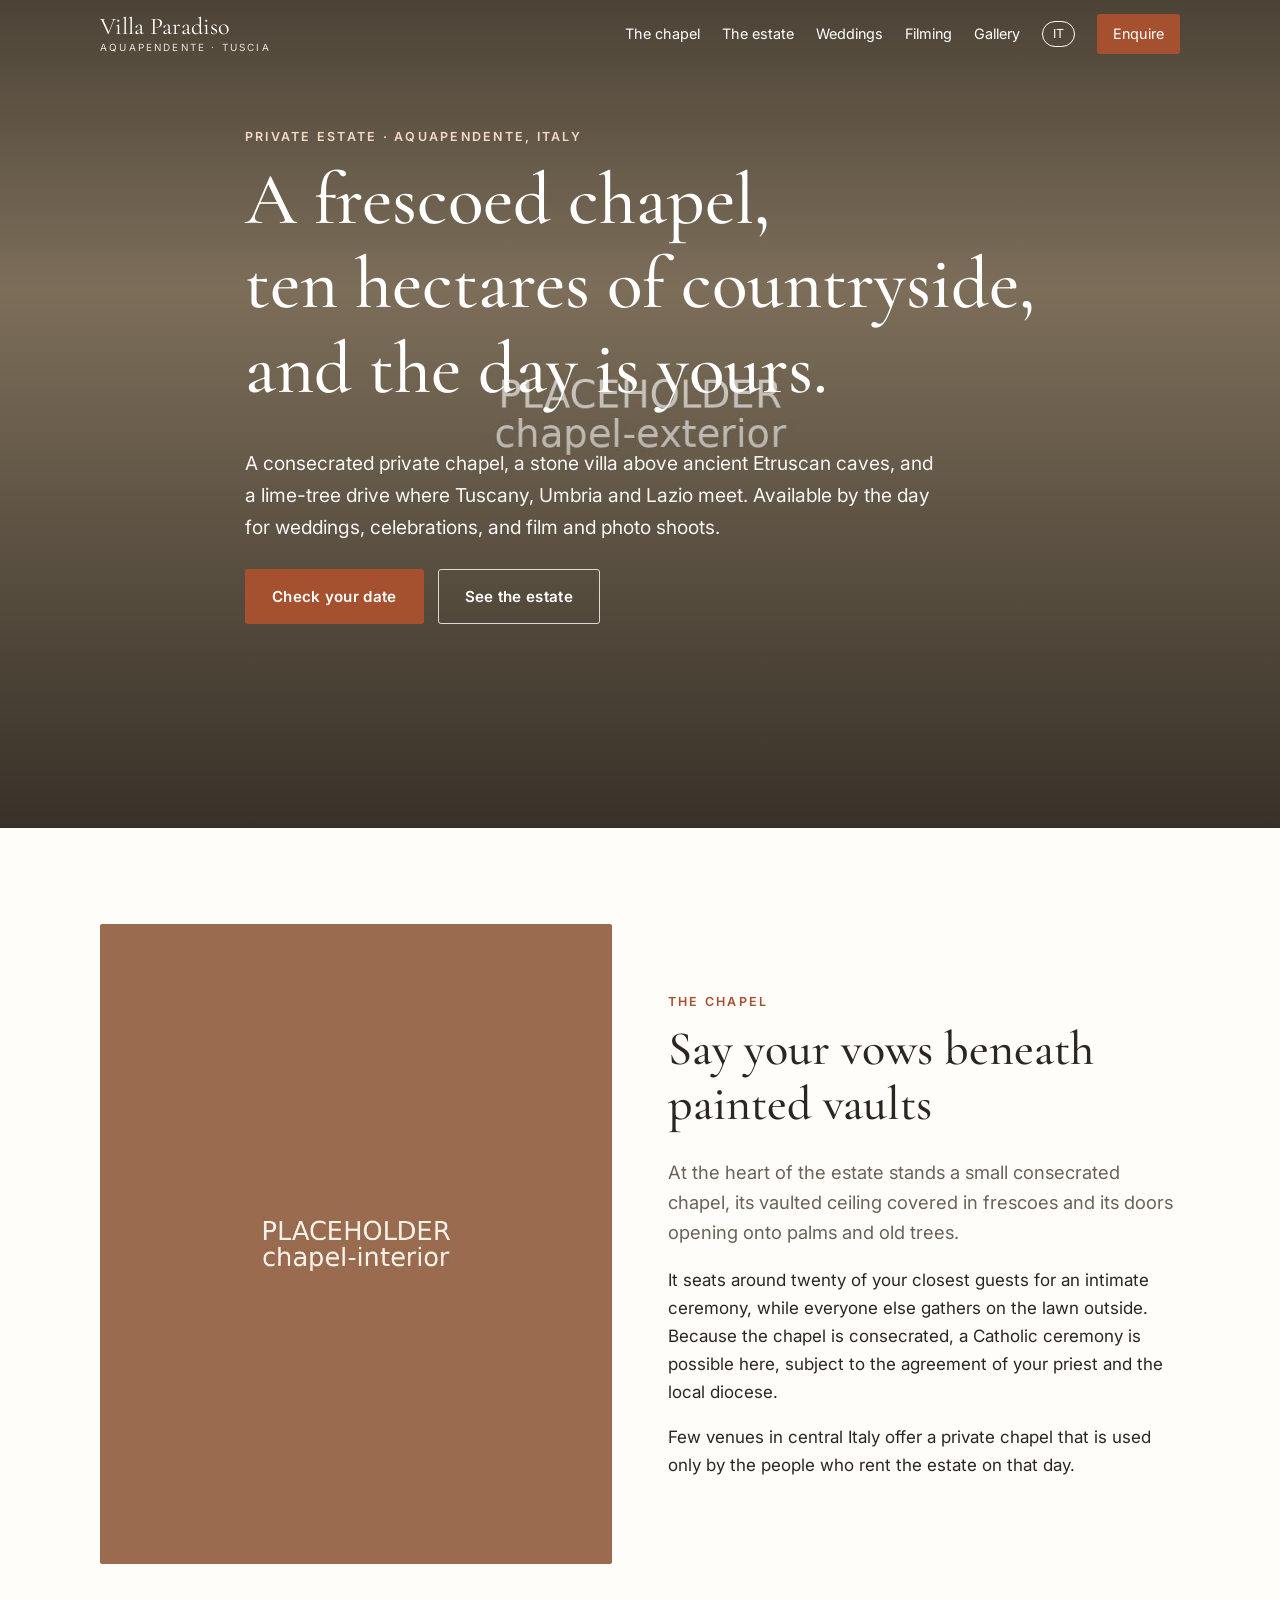
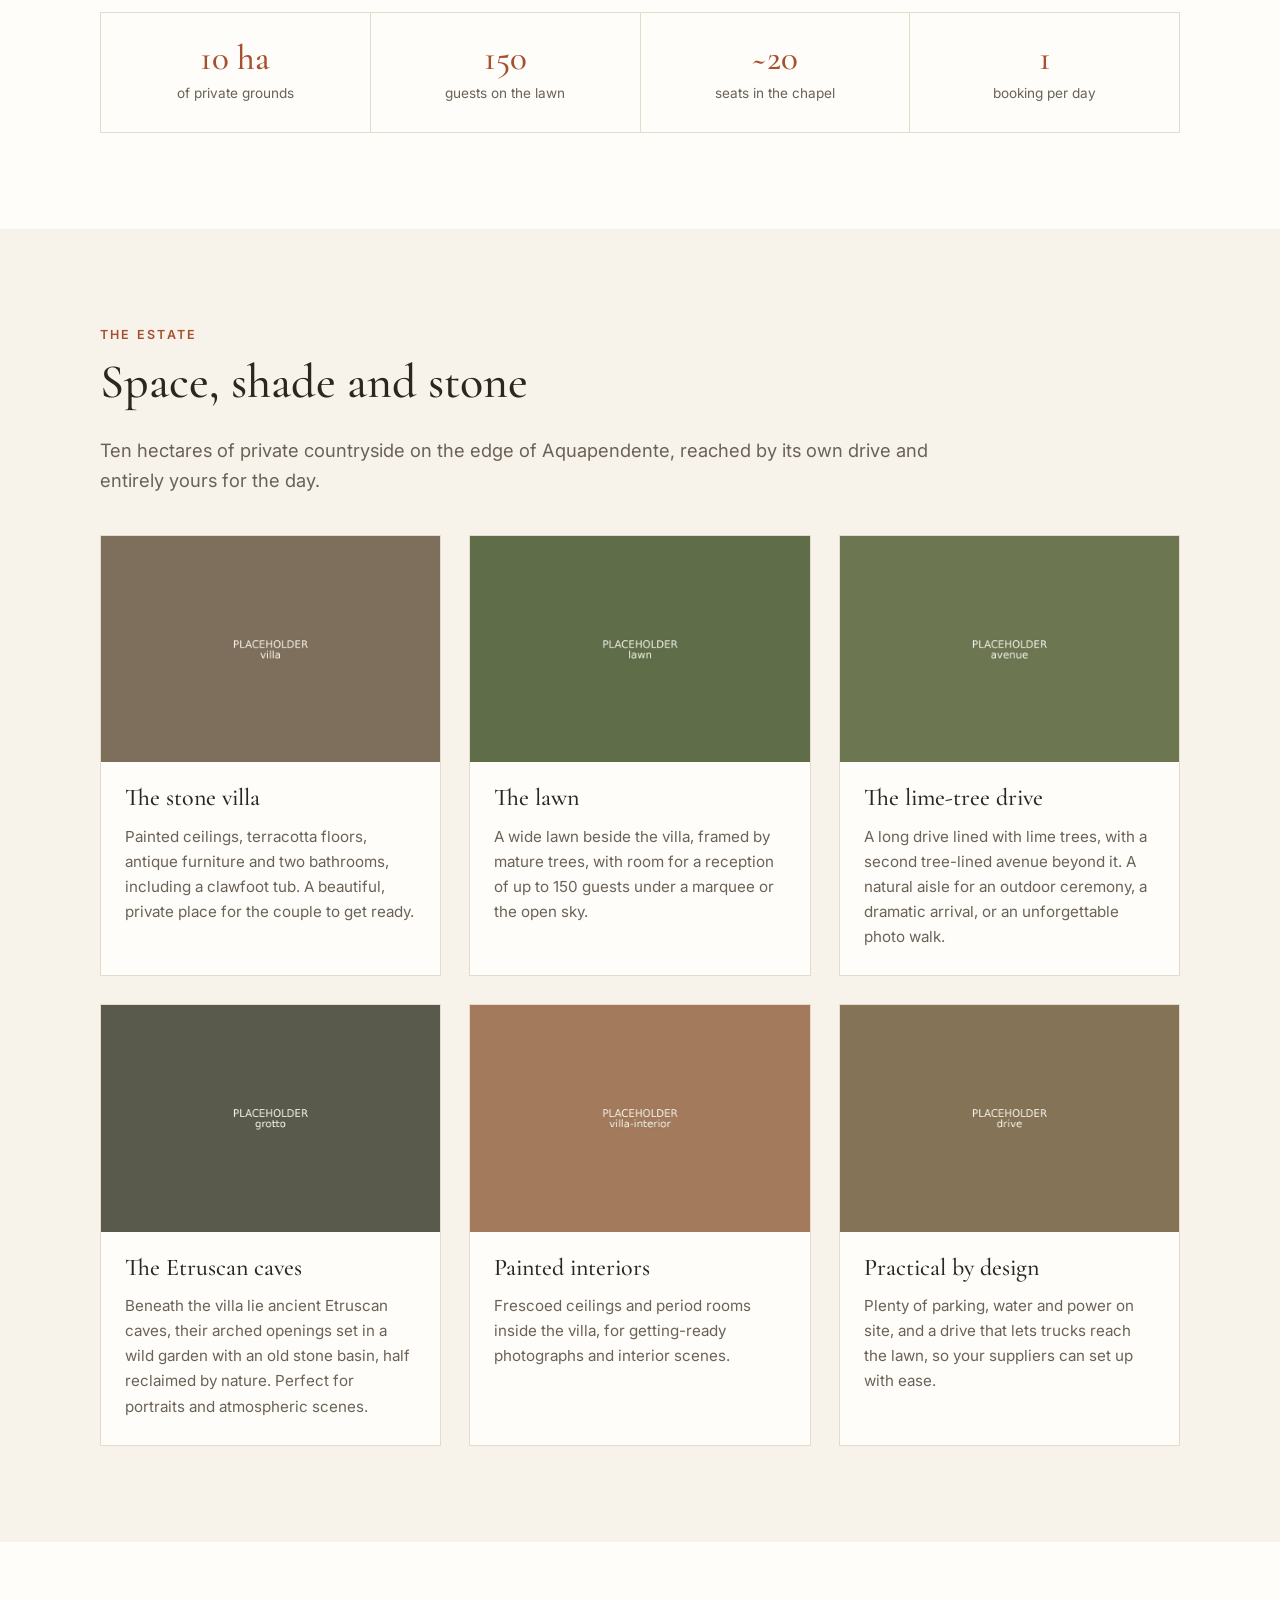
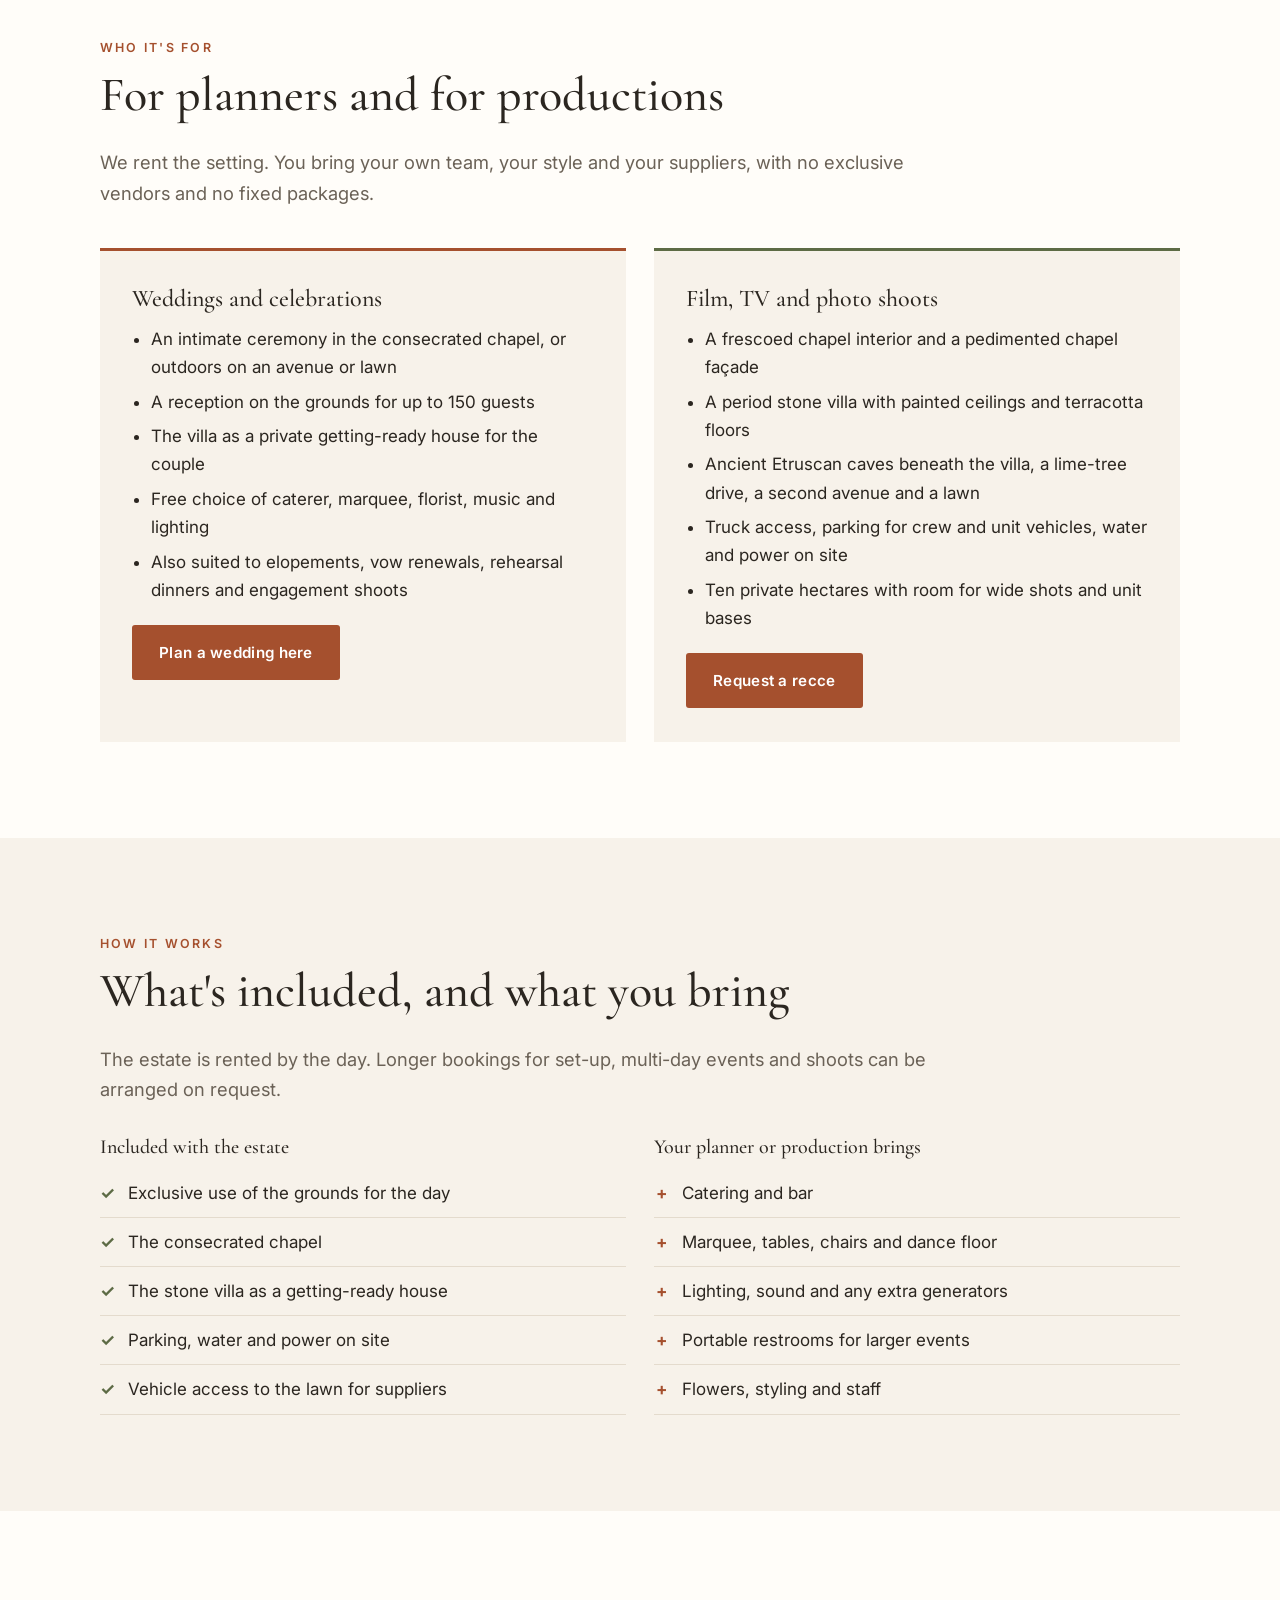
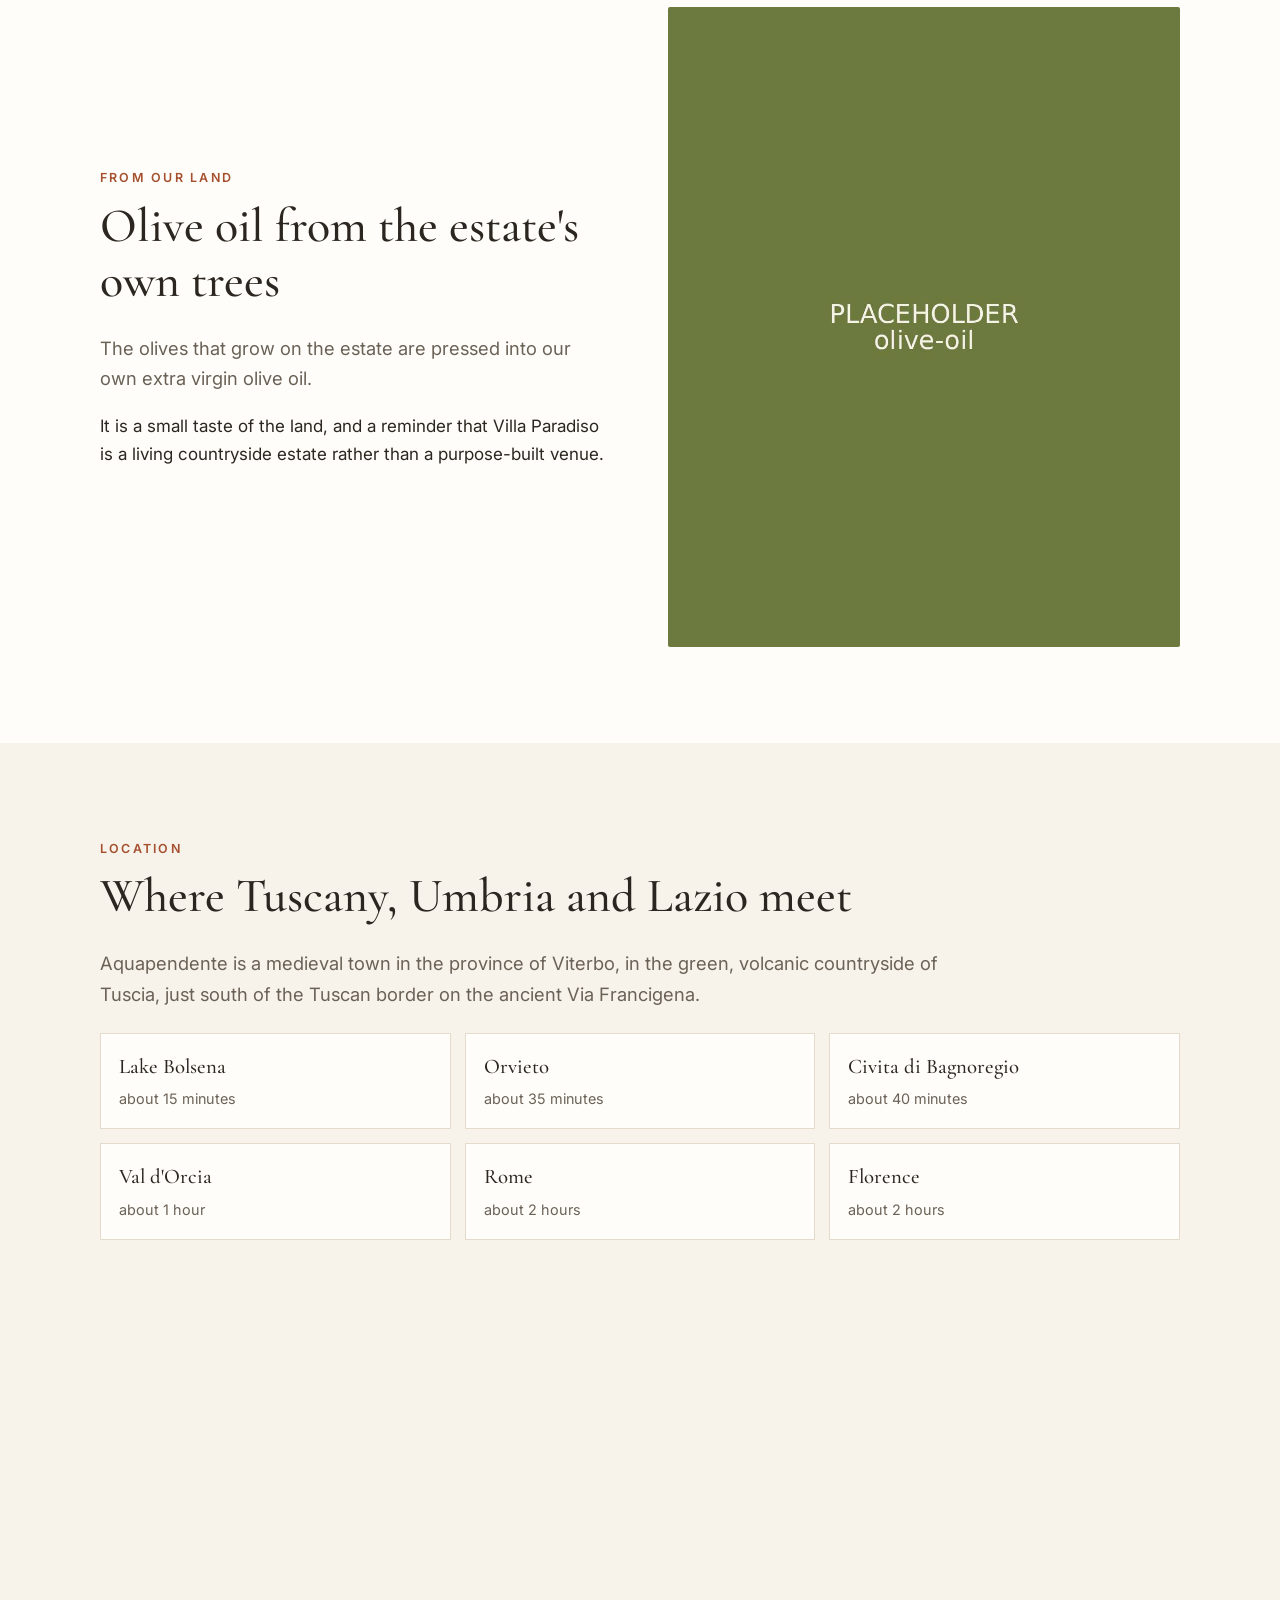
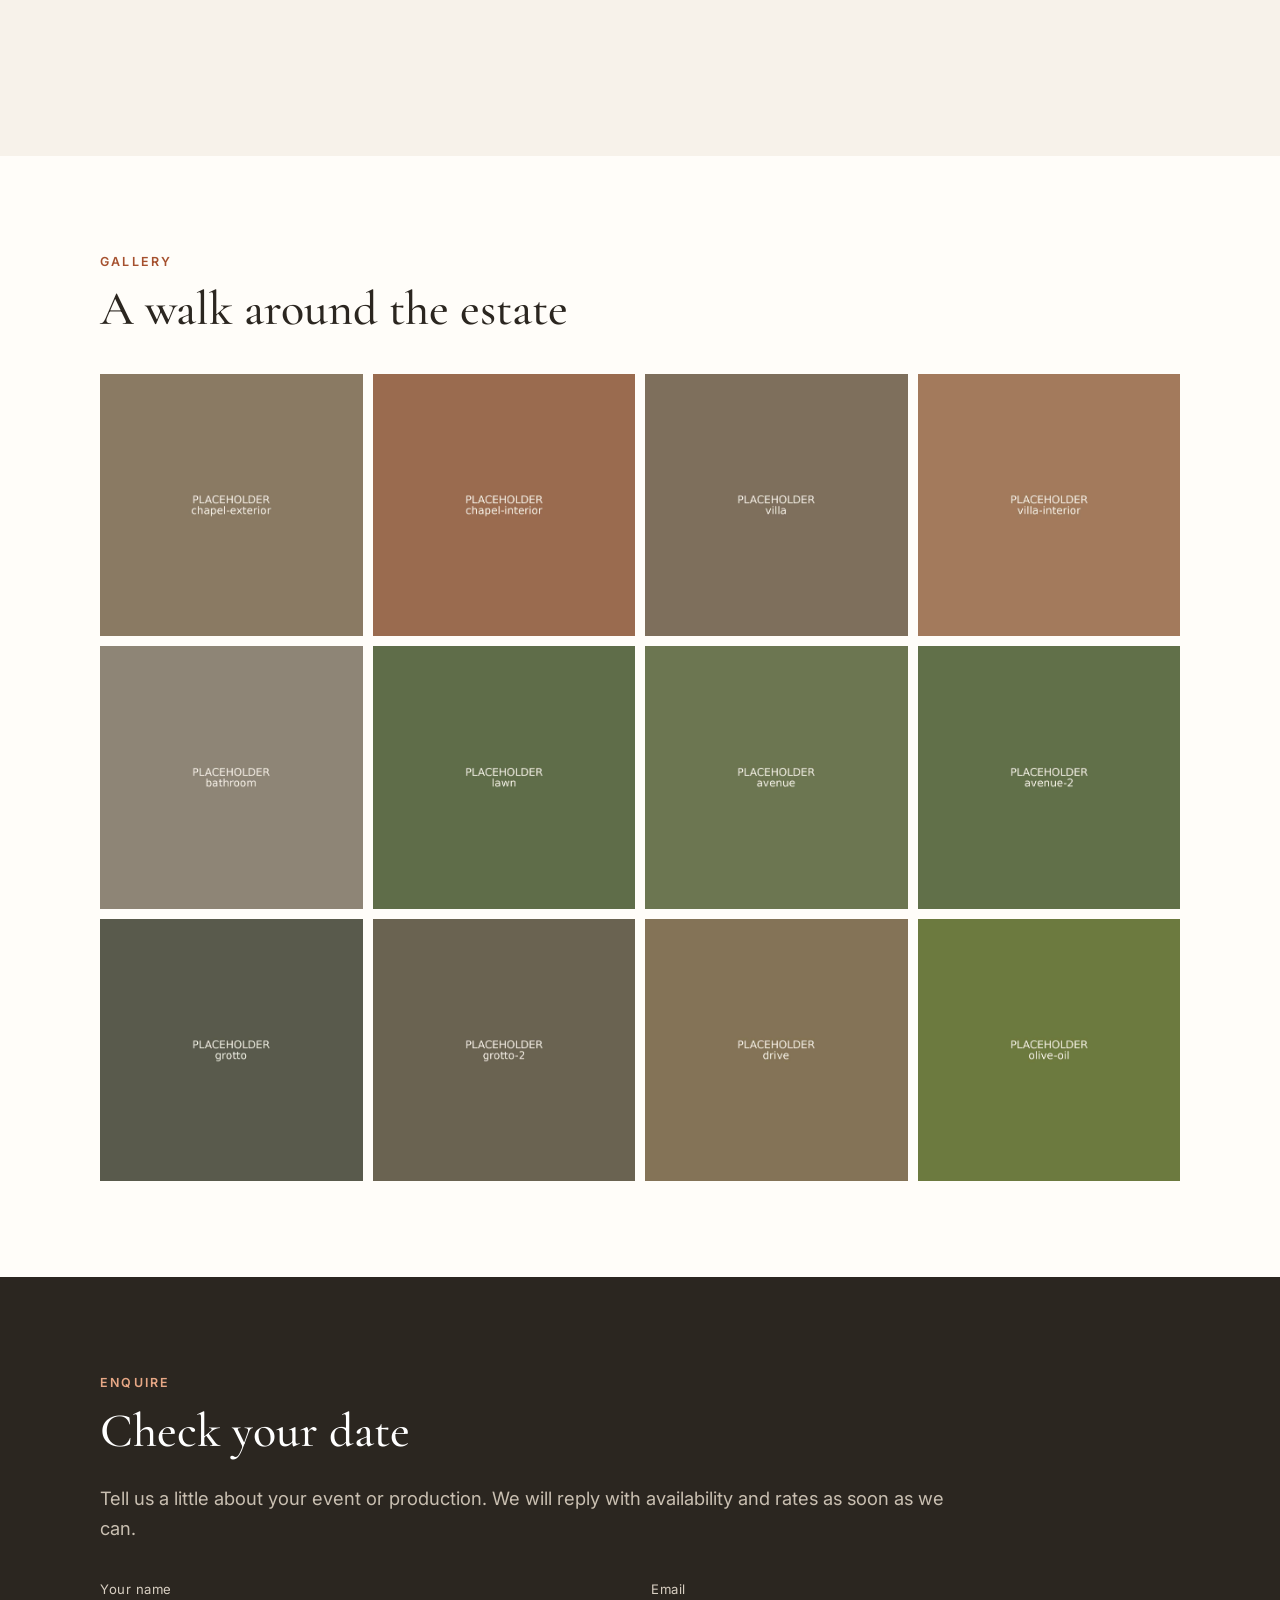
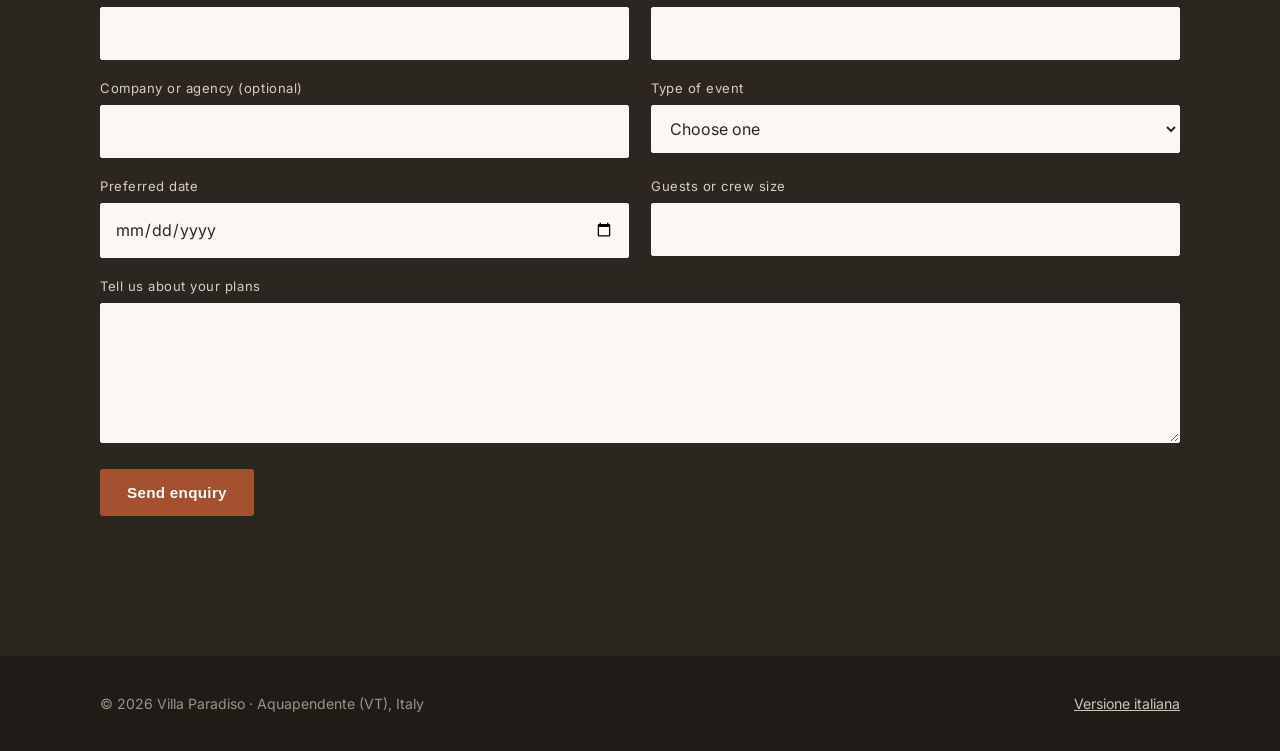
==== index.html @ 88b655b9 "Add Etruscan caves and lime-tree drive; olive oil as story only Co-Authored-By: Claude Opus 5.5 (1M " ====
<!doctype html>
<html lang="en">
<head>
  <meta charset="utf-8">
  <meta name="viewport" content="width=device-width, initial-scale=1">
  <title>Villa Paradiso · Private chapel and estate for weddings and filming in Tuscia, Italy</title>
  <meta name="description" content="A private consecrated chapel with frescoes, a stone villa and 10 hectares of grounds near Aquapendente, between Tuscany, Umbria and Lazio. For weddings of up to 150 guests and film and photo shoots.">
  <link rel="canonical" href="https://villaparadisotuscia.it/">
  <link rel="alternate" hreflang="en" href="https://villaparadisotuscia.it/">
  <link rel="alternate" hreflang="it" href="https://villaparadisotuscia.it/it/">
  <link rel="alternate" hreflang="x-default" href="https://villaparadisotuscia.it/">
  <meta property="og:title" content="Villa Paradiso · Tuscia">
  <meta property="og:description" content="Private frescoed chapel and 10-hectare estate for weddings and filming, near Aquapendente, Italy.">
  <meta property="og:image" content="https://villaparadisotuscia.it/assets/img/chapel-exterior.jpg">
  <meta property="og:type" content="website">
  <link rel="icon" href="assets/img/favicon.svg" type="image/svg+xml">
  <link rel="preconnect" href="https://fonts.googleapis.com">
  <link rel="preconnect" href="https://fonts.gstatic.com" crossorigin>
  <link href="https://fonts.googleapis.com/css2?family=Cormorant+Garamond:ital,wght@0,400;0,500;1,400&family=Inter:wght@400;500;600&display=swap" rel="stylesheet">
  <link rel="stylesheet" href="assets/css/style.css">
</head>
<body>

<header class="site-header">
  <div class="wrap">
    <a class="brand" href="#top">Villa Paradiso<small>Aquapendente · Tuscia</small></a>
    <button class="menu-toggle" aria-label="Menu" aria-expanded="false">☰</button>
    <nav class="nav">
      <a href="#chapel">The chapel</a>
      <a href="#estate">The estate</a>
      <a href="#weddings">Weddings</a>
      <a href="#filming">Filming</a>
      <a href="#gallery">Gallery</a>
      <a class="lang" href="it/" hreflang="it" lang="it">IT</a>
      <a class="btn-small" href="#enquire">Enquire</a>
    </nav>
  </div>
</header>

<main id="top">

<section class="hero" style="background-image:url('assets/img/chapel-exterior.jpg')">
  <div class="wrap">
    <div class="eyebrow">Private estate · Aquapendente, Italy</div>
    <h1>A frescoed chapel,<br>ten hectares of countryside,<br>and the day is yours.</h1>
    <p>A consecrated private chapel, a stone villa above ancient Etruscan caves, and a lime-tree drive where Tuscany, Umbria and Lazio meet. Available by the day for weddings, celebrations, and film and photo shoots.</p>
    <div class="hero-actions">
      <a class="btn btn-primary" href="#enquire">Check your date</a>
      <a class="btn btn-ghost" href="#gallery">See the estate</a>
    </div>
  </div>
</section>

<section id="chapel" class="alt">
  <div class="wrap split">
    <div class="split-media"><img src="assets/img/chapel-interior.jpg" alt="Frescoed vaulted ceiling and altar inside the private chapel" loading="lazy"></div>
    <div>
      <div class="eyebrow">The chapel</div>
      <h2>Say your vows beneath painted vaults</h2>
      <p class="lead">At the heart of the estate stands a small consecrated chapel, its vaulted ceiling covered in frescoes and its doors opening onto palms and old trees.</p>
      <p>It seats around twenty of your closest guests for an intimate ceremony, while everyone else gathers on the lawn outside. Because the chapel is consecrated, a Catholic ceremony is possible here, subject to the agreement of your priest and the local diocese.</p>
      <p>Few venues in central Italy offer a private chapel that is used only by the people who rent the estate on that day.</p>
    </div>
  </div>
  <div class="wrap">
    <div class="facts">
      <div class="fact"><strong>10 ha</strong><span>of private grounds</span></div>
      <div class="fact"><strong>150</strong><span>guests on the lawn</span></div>
      <div class="fact"><strong>~20</strong><span>seats in the chapel</span></div>
      <div class="fact"><strong>1</strong><span>booking per day</span></div>
    </div>
  </div>
</section>

<section id="estate">
  <div class="wrap">
    <div class="eyebrow">The estate</div>
    <h2>Space, shade and stone</h2>
    <p class="lead">Ten hectares of private countryside on the edge of Aquapendente, reached by its own drive and entirely yours for the day.</p>
    <div class="cards">
      <article class="card">
        <img src="assets/img/villa.jpg" alt="Three-storey stone villa with green shutters" loading="lazy">
        <div class="card-body">
          <h3>The stone villa</h3>
          <p>Painted ceilings, terracotta floors, antique furniture and two bathrooms, including a clawfoot tub. A beautiful, private place for the couple to get ready.</p>
        </div>
      </article>
      <article class="card">
        <img src="assets/img/lawn.jpg" alt="Lawn beside the villa shaded by mature trees" loading="lazy">
        <div class="card-body">
          <h3>The lawn</h3>
          <p>A wide lawn beside the villa, framed by mature trees, with room for a reception of up to 150 guests under a marquee or the open sky.</p>
        </div>
      </article>
      <article class="card">
        <img src="assets/img/avenue.jpg" alt="Long drive lined with lime trees" loading="lazy">
        <div class="card-body">
          <h3>The lime-tree drive</h3>
          <p>A long drive lined with lime trees, with a second tree-lined avenue beyond it. A natural aisle for an outdoor ceremony, a dramatic arrival, or an unforgettable photo walk.</p>
        </div>
      </article>
      <article class="card">
        <img src="assets/img/grotto.jpg" alt="Arched Etruscan caves beneath the villa" loading="lazy">
        <div class="card-body">
          <h3>The Etruscan caves</h3>
          <p>Beneath the villa lie ancient Etruscan caves, their arched openings set in a wild garden with an old stone basin, half reclaimed by nature. Perfect for portraits and atmospheric scenes.</p>
        </div>
      </article>
      <article class="card">
        <img src="assets/img/villa-interior.jpg" alt="Frescoed ceiling inside the villa" loading="lazy">
        <div class="card-body">
          <h3>Painted interiors</h3>
          <p>Frescoed ceilings and period rooms inside the villa, for getting-ready photographs and interior scenes.</p>
        </div>
      </article>
      <article class="card">
        <img src="assets/img/drive.jpg" alt="Gravel drive through the estate" loading="lazy">
        <div class="card-body">
          <h3>Practical by design</h3>
          <p>Plenty of parking, water and power on site, and a drive that lets trucks reach the lawn, so your suppliers can set up with ease.</p>
        </div>
      </article>
    </div>
  </div>
</section>

<section id="weddings" class="alt">
  <div class="wrap">
    <div class="eyebrow">Who it's for</div>
    <h2>For planners and for productions</h2>
    <p class="lead">We rent the setting. You bring your own team, your style and your suppliers, with no exclusive vendors and no fixed packages.</p>
    <div class="audience">
      <div class="audience-panel">
        <h3>Weddings and celebrations</h3>
        <ul>
          <li>An intimate ceremony in the consecrated chapel, or outdoors on an avenue or lawn</li>
          <li>A reception on the grounds for up to 150 guests</li>
          <li>The villa as a private getting-ready house for the couple</li>
          <li>Free choice of caterer, marquee, florist, music and lighting</li>
          <li>Also suited to elopements, vow renewals, rehearsal dinners and engagement shoots</li>
        </ul>
        <a class="btn btn-primary" href="#enquire">Plan a wedding here</a>
      </div>
      <div class="audience-panel film" id="filming">
        <h3>Film, TV and photo shoots</h3>
        <ul>
          <li>A frescoed chapel interior and a pedimented chapel façade</li>
          <li>A period stone villa with painted ceilings and terracotta floors</li>
          <li>Ancient Etruscan caves beneath the villa, a lime-tree drive, a second avenue and a lawn</li>
          <li>Truck access, parking for crew and unit vehicles, water and power on site</li>
          <li>Ten private hectares with room for wide shots and unit bases</li>
        </ul>
        <a class="btn btn-primary" href="#enquire">Request a recce</a>
      </div>
    </div>
  </div>
</section>

<section id="included">
  <div class="wrap">
    <div class="eyebrow">How it works</div>
    <h2>What's included, and what you bring</h2>
    <p class="lead">The estate is rented by the day. Longer bookings for set-up, multi-day events and shoots can be arranged on request.</p>
    <div class="included">
      <div>
        <h3>Included with the estate</h3>
        <ul class="yes">
          <li>Exclusive use of the grounds for the day</li>
          <li>The consecrated chapel</li>
          <li>The stone villa as a getting-ready house</li>
          <li>Parking, water and power on site</li>
          <li>Vehicle access to the lawn for suppliers</li>
        </ul>
      </div>
      <div>
        <h3>Your planner or production brings</h3>
        <ul class="bring">
          <li>Catering and bar</li>
          <li>Marquee, tables, chairs and dance floor</li>
          <li>Lighting, sound and any extra generators</li>
          <li>Portable restrooms for larger events</li>
          <li>Flowers, styling and staff</li>
        </ul>
      </div>
    </div>
  </div>
</section>

<section id="olive-oil" class="alt">
  <div class="wrap split reverse">
    <div class="split-media"><img src="assets/img/olive-oil.jpg" alt="Bottle of extra virgin olive oil made from the estate's olives" loading="lazy"></div>
    <div>
      <div class="eyebrow">From our land</div>
      <h2>Olive oil from the estate's own trees</h2>
      <p class="lead">The olives that grow on the estate are pressed into our own extra virgin olive oil.</p>
      <p>It is a small taste of the land, and a reminder that Villa Paradiso is a living countryside estate rather than a purpose-built venue.</p>
    </div>
  </div>
</section>

<section id="location">
  <div class="wrap">
    <div class="eyebrow">Location</div>
    <h2>Where Tuscany, Umbria and Lazio meet</h2>
    <p class="lead">Aquapendente is a medieval town in the province of Viterbo, in the green, volcanic countryside of Tuscia, just south of the Tuscan border on the ancient Via Francigena.</p>
    <ul class="distances">
      <li><strong>Lake Bolsena</strong><span>about 15 minutes</span></li>
      <li><strong>Orvieto</strong><span>about 35 minutes</span></li>
      <li><strong>Civita di Bagnoregio</strong><span>about 40 minutes</span></li>
      <li><strong>Val d'Orcia</strong><span>about 1 hour</span></li>
      <li><strong>Rome</strong><span>about 2 hours</span></li>
      <li><strong>Florence</strong><span>about 2 hours</span></li>
    </ul>
    <iframe class="map-frame" title="Map of Aquapendente" loading="lazy" src="https://maps.google.com/maps?q=Aquapendente%20VT%2C%20Italy&amp;z=9&amp;output=embed"></iframe>
  </div>
</section>

<section id="gallery" class="alt">
  <div class="wrap">
    <div class="eyebrow">Gallery</div>
    <h2>A walk around the estate</h2>
    <div class="gallery">
      <button><img src="assets/img/chapel-exterior.jpg" alt="The chapel façade among palms" loading="lazy"></button>
      <button><img src="assets/img/chapel-interior.jpg" alt="Frescoed chapel interior" loading="lazy"></button>
      <button><img src="assets/img/villa.jpg" alt="The stone villa" loading="lazy"></button>
      <button><img src="assets/img/villa-interior.jpg" alt="Painted ceiling in the villa" loading="lazy"></button>
      <button><img src="assets/img/bathroom.jpg" alt="Bathroom with clawfoot tub" loading="lazy"></button>
      <button><img src="assets/img/lawn.jpg" alt="The lawn and mature trees" loading="lazy"></button>
      <button><img src="assets/img/avenue.jpg" alt="The lime-tree drive" loading="lazy"></button>
      <button><img src="assets/img/avenue-2.jpg" alt="The second avenue" loading="lazy"></button>
      <button><img src="assets/img/grotto.jpg" alt="The Etruscan caves beneath the villa" loading="lazy"></button>
      <button><img src="assets/img/grotto-2.jpg" alt="Stone basin in the garden by the caves" loading="lazy"></button>
      <button><img src="assets/img/drive.jpg" alt="The drive through the estate" loading="lazy"></button>
      <button><img src="assets/img/olive-oil.jpg" alt="Estate olive oil" loading="lazy"></button>
    </div>
  </div>
</section>

<section id="enquire" class="enquire">
  <div class="wrap">
    <div class="eyebrow">Enquire</div>
    <h2>Check your date</h2>
    <p class="lead">Tell us a little about your event or production. We will reply with availability and rates as soon as we can.</p>
    <form class="enquiry" action="https://formspree.io/f/YOUR_FORM_ID" method="POST"
      data-msg-sending="Sending…"
      data-msg-ok="Thank you. Your enquiry has been sent and we will be in touch soon."
      data-msg-err="Sorry, something went wrong. Please try again in a moment."
      data-msg-setup="The enquiry form is not connected yet.">
      <input type="hidden" name="_subject" value="New enquiry from villaparadisotuscia.it (EN)">
      <input type="text" name="_gotcha" class="hp" tabindex="-1" autocomplete="off" aria-hidden="true">
      <div>
        <label for="name">Your name</label>
        <input id="name" name="name" required autocomplete="name">
      </div>
      <div>
        <label for="email">Email</label>
        <input id="email" name="email" type="email" required autocomplete="email">
      </div>
      <div>
        <label for="company">Company or agency (optional)</label>
        <input id="company" name="company" autocomplete="organization">
      </div>
      <div>
        <label for="type">Type of event</label>
        <select id="type" name="type" required>
          <option value="">Choose one</option>
          <option>Wedding</option>
          <option>Elopement or vow renewal</option>
          <option>Private celebration</option>
          <option>Film or TV production</option>
          <option>Photo shoot</option>
          <option>Other</option>
        </select>
      </div>
      <div>
        <label for="date">Preferred date</label>
        <input id="date" name="date" type="date">
      </div>
      <div>
        <label for="guests">Guests or crew size</label>
        <input id="guests" name="guests" type="number" min="1" max="500">
      </div>
      <div class="full">
        <label for="message">Tell us about your plans</label>
        <textarea id="message" name="message" required></textarea>
      </div>
      <div class="full">
        <button class="btn btn-primary" type="submit">Send enquiry</button>
      </div>
      <p class="form-status" role="status"></p>
    </form>
  </div>
</section>

</main>

<footer>
  <div class="wrap">
    <span>© <span id="year">2026</span> Villa Paradiso · Aquapendente (VT), Italy</span>
    <span><a href="it/" hreflang="it" lang="it">Versione italiana</a></span>
  </div>
</footer>

<div class="lightbox" role="dialog" aria-modal="true" aria-label="Photo viewer">
  <button class="lb-close" aria-label="Close">×</button>
  <button class="lb-prev" aria-label="Previous photo">‹</button>
  <img alt="">
  <button class="lb-next" aria-label="Next photo">›</button>
</div>

<script src="assets/js/main.js"></script>
</body>
</html>
---- assets/css/style.css ----
:root {
  --cream: #f7f2ea;
  --paper: #fffdf9;
  --ink: #2b2620;
  --muted: #6b6257;
  --terracotta: #a5502e;
  --terracotta-dark: #86401f;
  --olive: #5d6b45;
  --line: #e4dbcd;
  --serif: "Cormorant Garamond", Georgia, "Times New Roman", serif;
  --sans: "Inter", system-ui, -apple-system, "Segoe UI", Roboto, sans-serif;
  --max: 1120px;
}

* { box-sizing: border-box; }
html { scroll-behavior: smooth; }
body {
  margin: 0;
  background: var(--cream);
  color: var(--ink);
  font-family: var(--sans);
  font-size: 17px;
  line-height: 1.65;
}
img { max-width: 100%; display: block; }
a { color: var(--terracotta); }
h1, h2, h3 { font-family: var(--serif); font-weight: 500; line-height: 1.15; margin: 0 0 .5em; }
h1 { font-size: clamp(2.6rem, 6vw, 4.6rem); }
h2 { font-size: clamp(2rem, 4vw, 3rem); }
h3 { font-size: 1.5rem; }
p { margin: 0 0 1em; }

.wrap { max-width: var(--max); margin: 0 auto; padding: 0 20px; }
.eyebrow {
  font-size: .78rem; letter-spacing: .18em; text-transform: uppercase;
  color: var(--terracotta); font-weight: 600; margin-bottom: .8em;
}
.lead { font-size: 1.15rem; color: var(--muted); max-width: 46em; }

/* Header */
.site-header {
  position: fixed; inset: 0 0 auto 0; z-index: 50;
  transition: background .25s, box-shadow .25s;
}
.site-header.scrolled { background: rgba(255, 253, 249, .96); box-shadow: 0 1px 0 var(--line); }
.site-header .wrap { display: flex; align-items: center; justify-content: space-between; height: 68px; }
.brand { font-family: var(--serif); font-size: 1.5rem; color: #fff; text-decoration: none; line-height: 1; }
.brand small { display: block; font-family: var(--sans); font-size: .62rem; letter-spacing: .22em; text-transform: uppercase; opacity: .85; margin-top: 4px; }
.site-header.scrolled .brand, .site-header.scrolled .nav a { color: var(--ink); }
.nav { display: flex; gap: 22px; align-items: center; }
.nav a { color: #fff; text-decoration: none; font-size: .9rem; }
.nav a:hover { text-decoration: underline; }
.nav .lang { border: 1px solid currentColor; padding: 2px 10px; border-radius: 99px; font-size: .78rem; }
.nav .btn-small { background: var(--terracotta); color: #fff !important; padding: 8px 16px; border-radius: 3px; }
.menu-toggle { display: none; background: none; border: 0; color: #fff; font-size: 1.6rem; cursor: pointer; }
.site-header.scrolled .menu-toggle { color: var(--ink); }

/* Hero */
.hero {
  position: relative; min-height: 92vh; display: flex; align-items: flex-end;
  color: #fff; background: #3a342c center / cover no-repeat;
}
.hero::before {
  content: ""; position: absolute; inset: 0;
  background: linear-gradient(180deg, rgba(0,0,0,.45) 0%, rgba(0,0,0,.1) 35%, rgba(0,0,0,.6) 100%);
}
.hero .wrap { position: relative; padding-bottom: 12vh; }
.hero .eyebrow { color: #f3d9c6; }
.hero p { font-size: 1.2rem; max-width: 36em; opacity: .95; }
.hero-actions { display: flex; gap: 14px; flex-wrap: wrap; margin-top: 1.5em; }

.btn {
  display: inline-block; padding: 14px 26px; border-radius: 3px; text-decoration: none;
  font-weight: 600; font-size: .95rem; letter-spacing: .02em; border: 1px solid transparent; cursor: pointer;
}
.btn-primary { background: var(--terracotta); color: #fff; }
.btn-primary:hover { background: var(--terracotta-dark); }
.btn-ghost { border-color: rgba(255,255,255,.8); color: #fff; }
.btn-ghost:hover { background: rgba(255,255,255,.12); }

/* Sections */
section { padding: 96px 0; }
section.alt { background: var(--paper); }
.split { display: grid; grid-template-columns: 1fr 1fr; gap: 56px; align-items: center; }
.split.reverse .split-media { order: 2; }
.split-media img { width: 100%; aspect-ratio: 4 / 5; object-fit: cover; border-radius: 2px; }
.facts { display: grid; grid-template-columns: repeat(4, 1fr); gap: 1px; background: var(--line); border: 1px solid var(--line); margin-top: 48px; }
.fact { background: var(--paper); padding: 26px 20px; text-align: center; }
.fact strong { display: block; font-family: var(--serif); font-size: 2.2rem; font-weight: 500; color: var(--terracotta); line-height: 1.1; }
.fact span { font-size: .85rem; color: var(--muted); }

.cards { display: grid; grid-template-columns: repeat(3, 1fr); gap: 28px; margin-top: 40px; }
.card { background: var(--paper); border: 1px solid var(--line); }
section.alt .card { background: var(--cream); }
.card img { width: 100%; aspect-ratio: 3 / 2; object-fit: cover; }
.card-body { padding: 22px 24px 26px; }
.card-body p { color: var(--muted); font-size: .95rem; margin: 0; }

.audience { display: grid; grid-template-columns: 1fr 1fr; gap: 28px; margin-top: 40px; }
.audience-panel { background: var(--cream); border-top: 3px solid var(--terracotta); padding: 34px 32px; }
.audience-panel.film { border-top-color: var(--olive); }
.audience-panel ul { padding-left: 1.1em; margin: 0 0 1.2em; }
.audience-panel li { margin-bottom: .4em; }

.included { display: grid; grid-template-columns: 1fr 1fr; gap: 28px; margin-top: 32px; }
.included h3 { font-size: 1.25rem; }
.included ul { list-style: none; padding: 0; margin: 0; }
.included li { padding: 10px 0 10px 28px; border-bottom: 1px solid var(--line); position: relative; }
.included .yes li::before { content: "✓"; position: absolute; left: 0; color: var(--olive); font-weight: 700; }
.included .bring li::before { content: "+"; position: absolute; left: 2px; color: var(--terracotta); font-weight: 700; }

.distances { list-style: none; padding: 0; margin: 24px 0 0; display: grid; grid-template-columns: repeat(3, 1fr); gap: 14px; }
.distances li { background: var(--paper); border: 1px solid var(--line); padding: 16px 18px; }
.distances strong { display: block; font-family: var(--serif); font-size: 1.3rem; font-weight: 500; }
.distances span { color: var(--muted); font-size: .9rem; }
.map-frame { width: 100%; height: 380px; border: 0; margin-top: 32px; filter: saturate(.85); }

/* Gallery */
.gallery { display: grid; grid-template-columns: repeat(4, 1fr); gap: 10px; margin-top: 36px; }
.gallery button { padding: 0; border: 0; background: none; cursor: zoom-in; }
.gallery img { width: 100%; aspect-ratio: 1; object-fit: cover; transition: opacity .2s; }
.gallery button:hover img { opacity: .85; }
.lightbox {
  position: fixed; inset: 0; z-index: 100; background: rgba(20,17,14,.94);
  display: none; align-items: center; justify-content: center; padding: 20px;
}
.lightbox.open { display: flex; }
.lightbox img { max-height: 88vh; max-width: 100%; object-fit: contain; }
.lightbox button { position: absolute; background: none; border: 0; color: #fff; font-size: 2.4rem; cursor: pointer; padding: 10px 16px; }
.lightbox .lb-close { top: 10px; right: 10px; }
.lightbox .lb-prev { left: 6px; top: 50%; transform: translateY(-50%); }
.lightbox .lb-next { right: 6px; top: 50%; transform: translateY(-50%); }

/* Form */
.enquire { background: var(--ink); color: #efe8dd; }
.enquire h2 { color: #fff; }
.enquire .lead { color: #c9bfb1; }
.enquire .eyebrow { color: #e7a785; }
form.enquiry { display: grid; grid-template-columns: 1fr 1fr; gap: 18px 22px; margin-top: 36px; }
form.enquiry .full { grid-column: 1 / -1; }
form.enquiry label { display: block; font-size: .82rem; letter-spacing: .04em; margin-bottom: 6px; color: #d8cfc2; }
form.enquiry input, form.enquiry select, form.enquiry textarea {
  width: 100%; padding: 12px 14px; font: inherit; font-size: 1rem; color: var(--ink);
  background: #fbf8f3; border: 1px solid #fbf8f3; border-radius: 2px;
}
form.enquiry input:focus, form.enquiry select:focus, form.enquiry textarea:focus { outline: 2px solid #e7a785; outline-offset: 1px; }
form.enquiry textarea { min-height: 140px; resize: vertical; }
.hp { position: absolute; left: -9999px; }
.form-status { grid-column: 1 / -1; margin: 0; min-height: 1.5em; }
.form-status.ok { color: #b9d39a; }
.form-status.err { color: #f2a48a; }

footer { background: #1f1b17; color: #9d9386; padding: 36px 0; font-size: .88rem; }
footer .wrap { display: flex; justify-content: space-between; gap: 20px; flex-wrap: wrap; }
footer a { color: #cfc5b7; }

/* Responsive */
@media (max-width: 900px) {
  .split, .audience, .included { grid-template-columns: 1fr; gap: 32px; }
  .split.reverse .split-media { order: 0; }
  .cards { grid-template-columns: 1fr 1fr; }
  .facts { grid-template-columns: 1fr 1fr; }
  .distances { grid-template-columns: 1fr 1fr; }
  .gallery { grid-template-columns: repeat(3, 1fr); }
}
@media (max-width: 760px) {
  .menu-toggle { display: block; }
  .nav {
    display: none; position: absolute; top: 68px; left: 0; right: 0; flex-direction: column;
    background: var(--paper); padding: 20px; gap: 16px; box-shadow: 0 8px 20px rgba(0,0,0,.08);
  }
  .nav.open { display: flex; }
  .nav a { color: var(--ink); }
  .site-header { background: rgba(255, 253, 249, .96); }
  .site-header .brand, .site-header .menu-toggle { color: var(--ink); }
}
@media (max-width: 560px) {
  section { padding: 68px 0; }
  .cards, .distances { grid-template-columns: 1fr; }
  .gallery { grid-template-columns: 1fr 1fr; }
  form.enquiry { grid-template-columns: 1fr; }
  .audience-panel { padding: 26px 22px; }
}
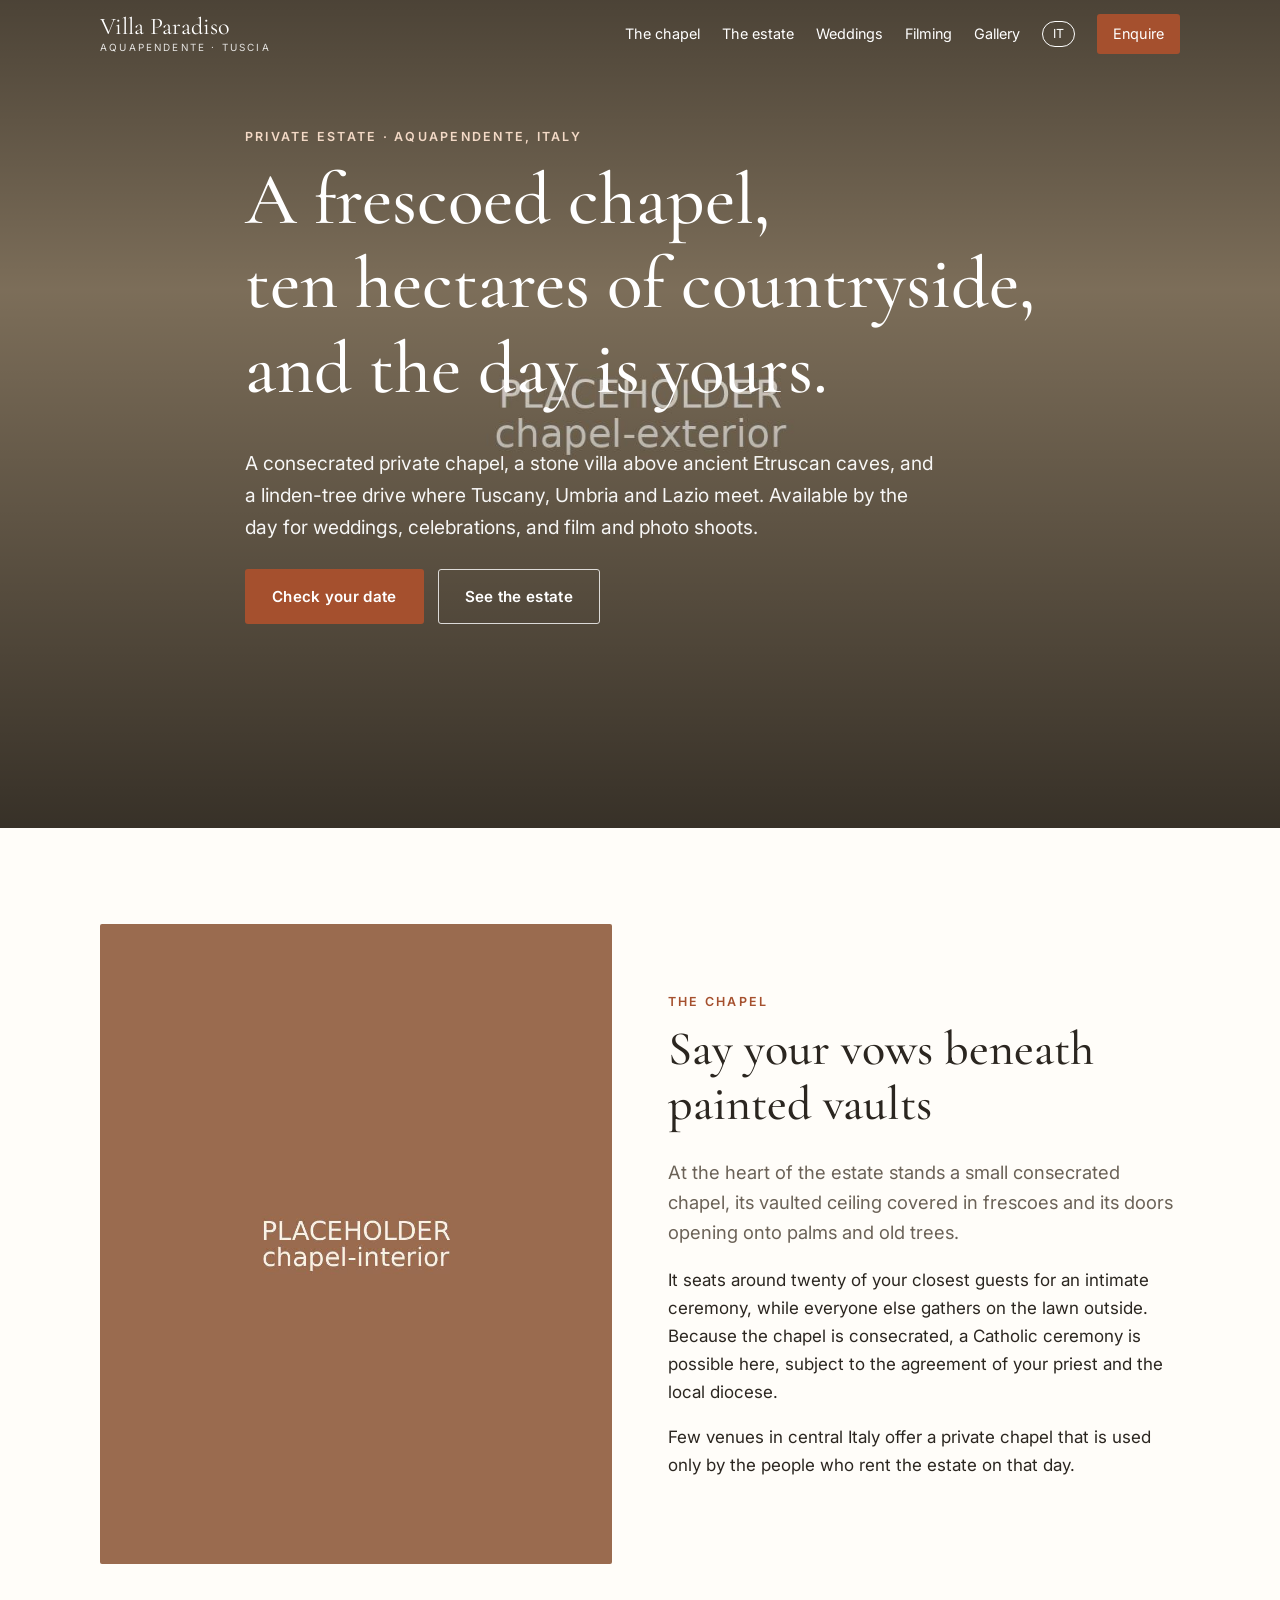
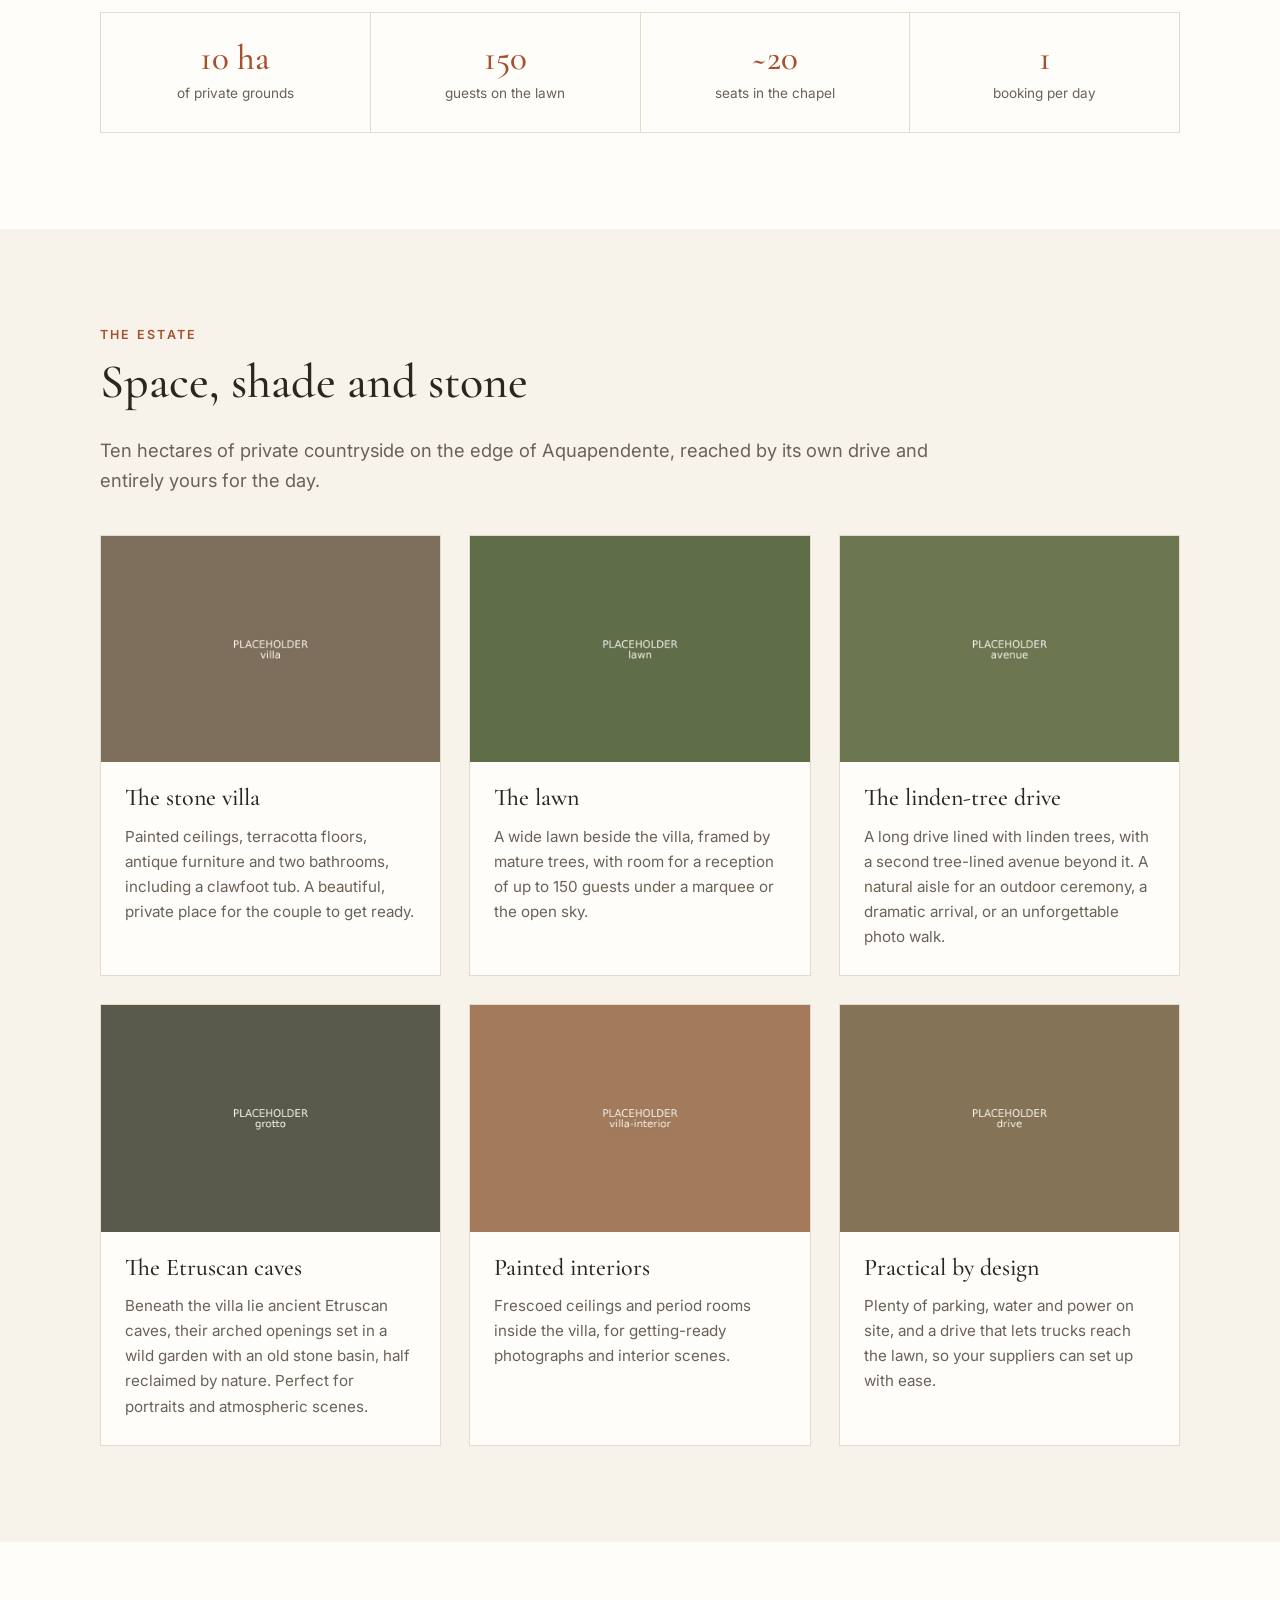
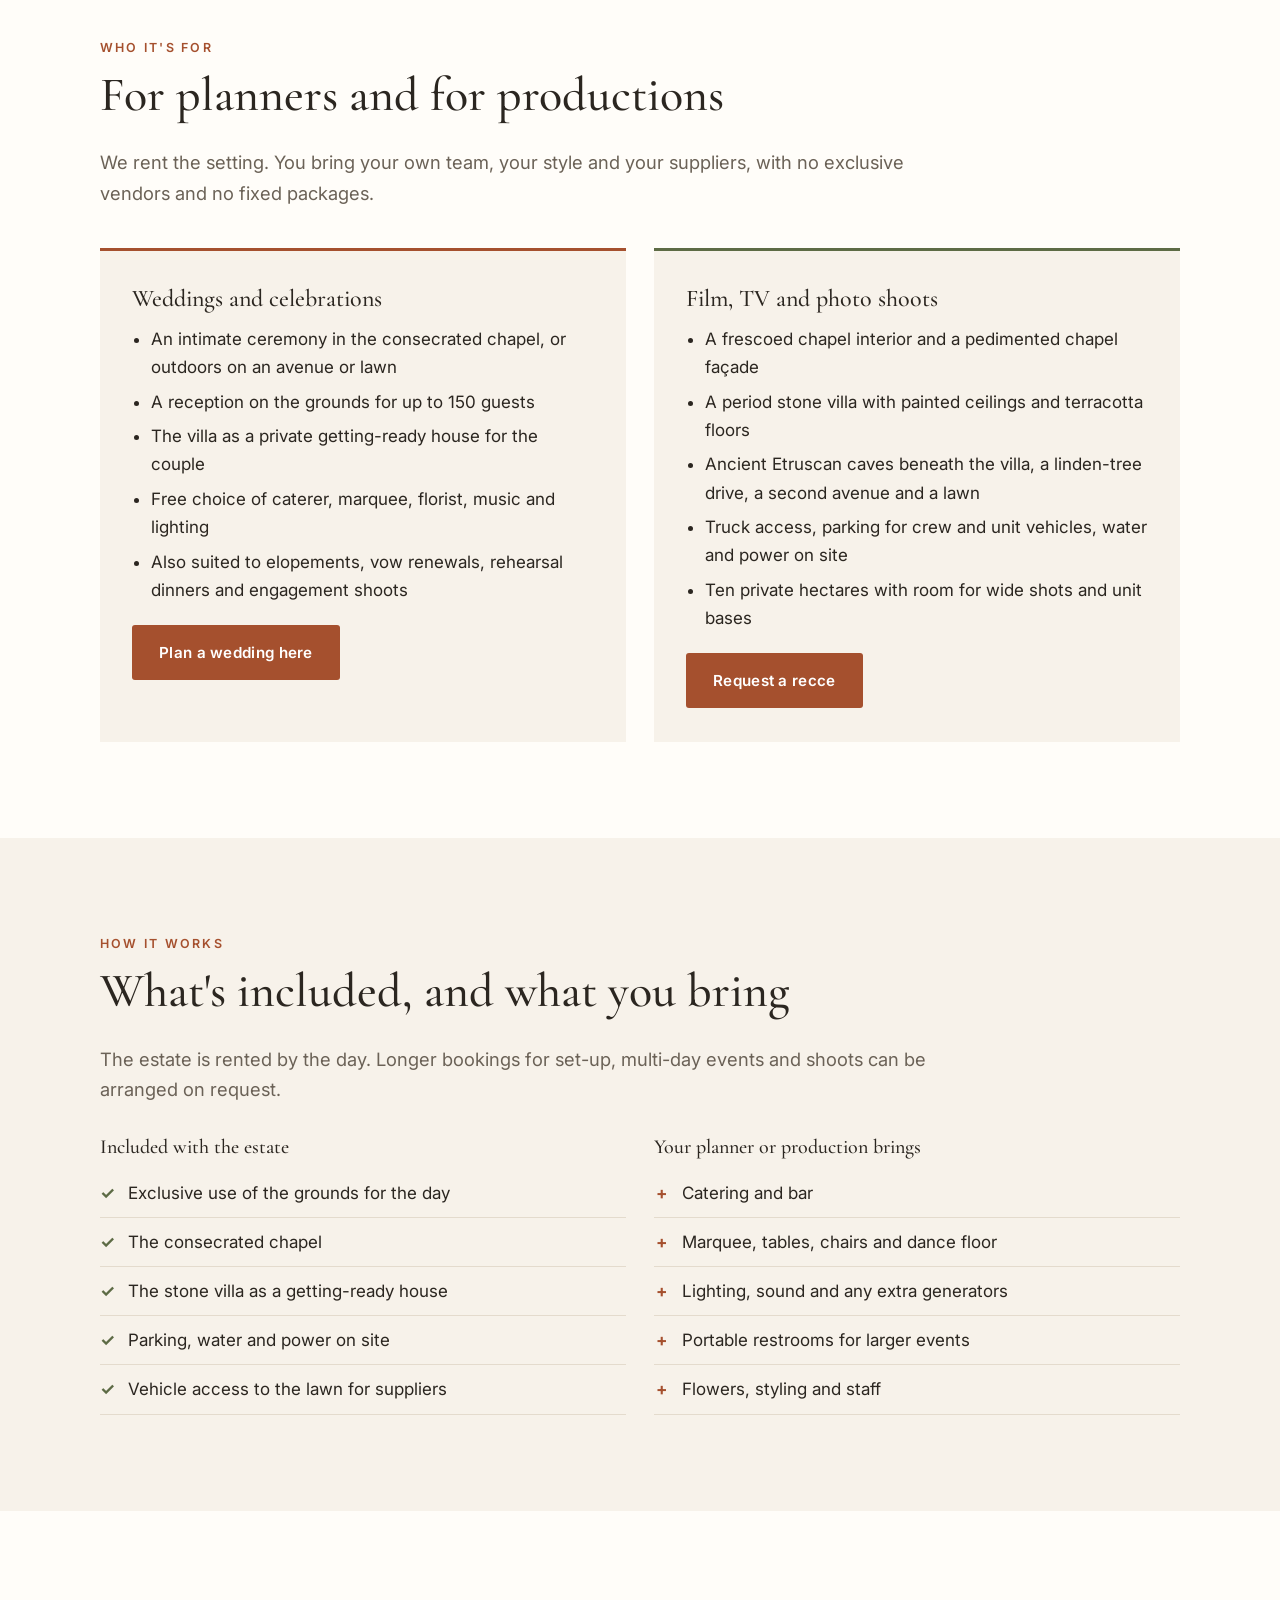
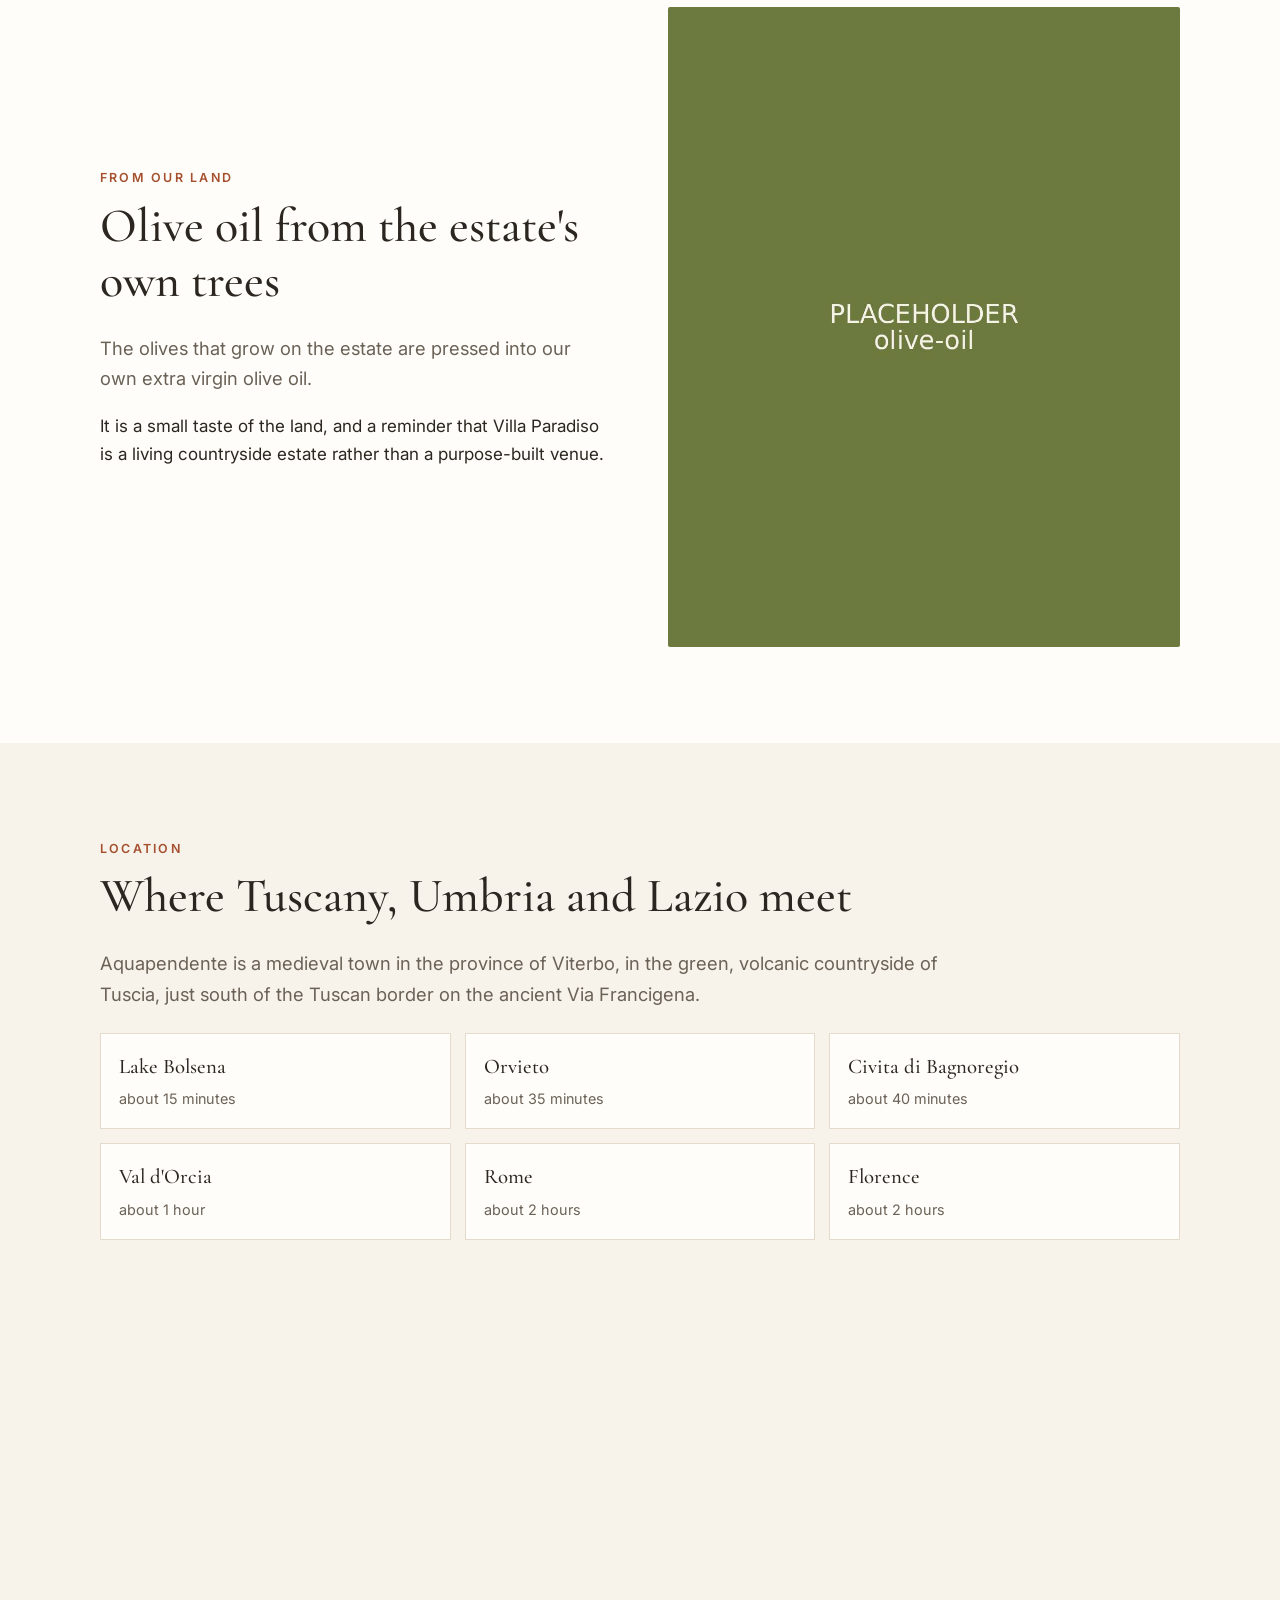
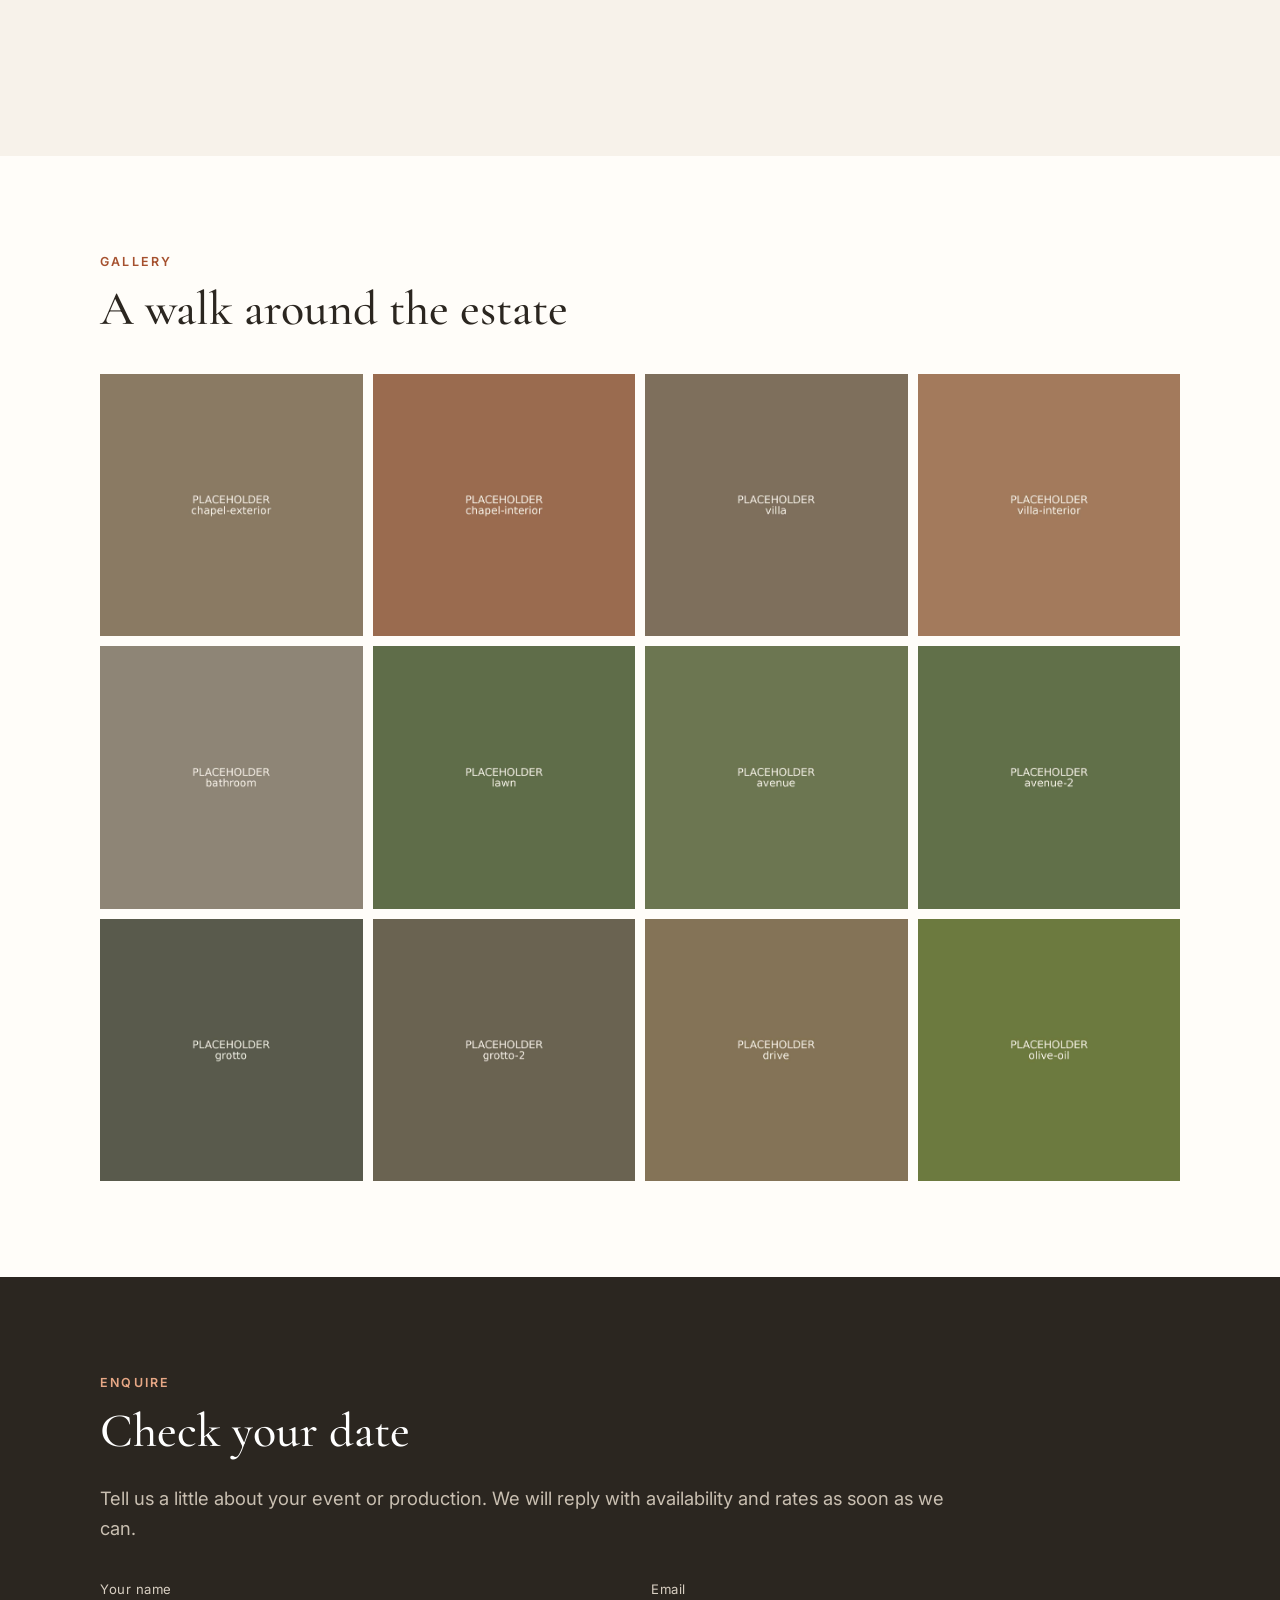
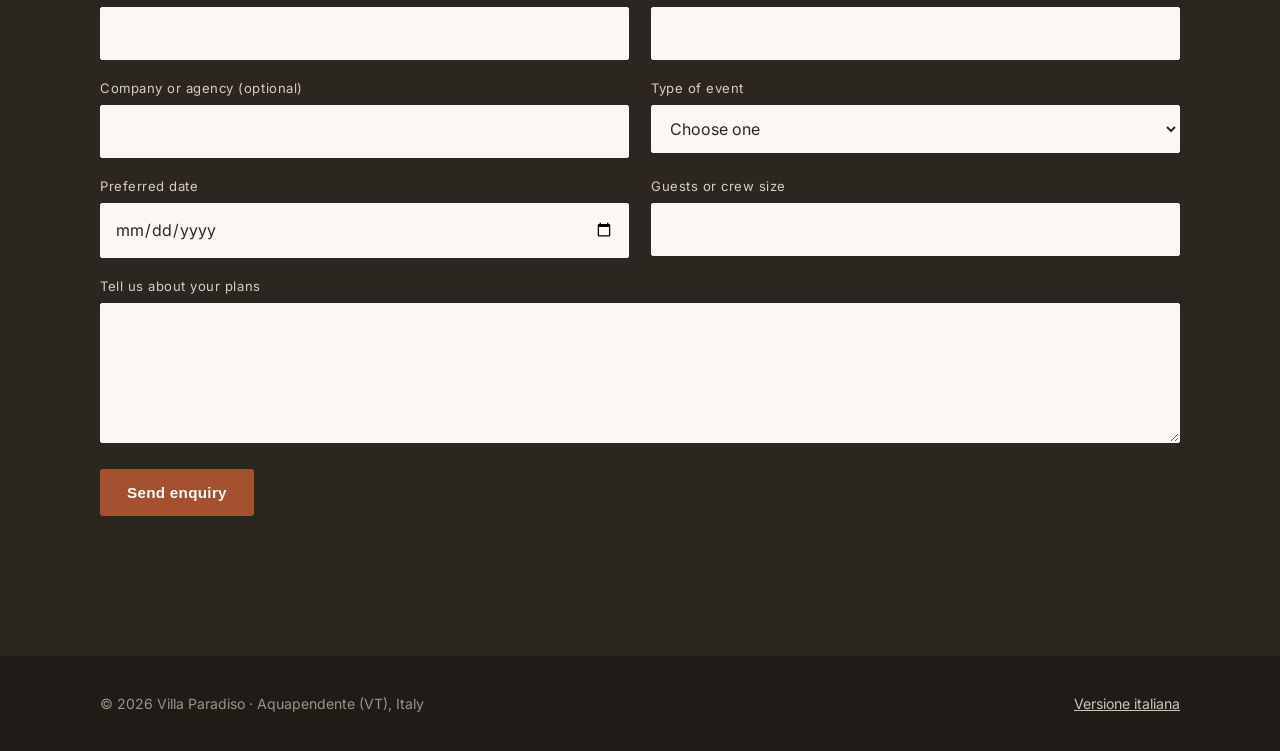
==== commit 8cb34b78: "Call the tigli linden trees in English Co-Authored-By: Claude Opus 5.5 (1M context) <noreply@anthrop" ====
--- a/index.html
+++ b/index.html
@@ -43,7 +43,7 @@
   <div class="wrap">
     <div class="eyebrow">Private estate · Aquapendente, Italy</div>
     <h1>A frescoed chapel,<br>ten hectares of countryside,<br>and the day is yours.</h1>
-    <p>A consecrated private chapel, a stone villa above ancient Etruscan caves, and a lime-tree drive where Tuscany, Umbria and Lazio meet. Available by the day for weddings, celebrations, and film and photo shoots.</p>
+    <p>A consecrated private chapel, a stone villa above ancient Etruscan caves, and a linden-tree drive where Tuscany, Umbria and Lazio meet. Available by the day for weddings, celebrations, and film and photo shoots.</p>
     <div class="hero-actions">
       <a class="btn btn-primary" href="#enquire">Check your date</a>
       <a class="btn btn-ghost" href="#gallery">See the estate</a>
@@ -93,10 +93,10 @@
         </div>
       </article>
       <article class="card">
-        <img src="assets/img/avenue.jpg" alt="Long drive lined with lime trees" loading="lazy">
-        <div class="card-body">
-          <h3>The lime-tree drive</h3>
-          <p>A long drive lined with lime trees, with a second tree-lined avenue beyond it. A natural aisle for an outdoor ceremony, a dramatic arrival, or an unforgettable photo walk.</p>
+        <img src="assets/img/avenue.jpg" alt="Long drive lined with linden trees" loading="lazy">
+        <div class="card-body">
+          <h3>The linden-tree drive</h3>
+          <p>A long drive lined with linden trees, with a second tree-lined avenue beyond it. A natural aisle for an outdoor ceremony, a dramatic arrival, or an unforgettable photo walk.</p>
         </div>
       </article>
       <article class="card">
@@ -146,7 +146,7 @@
         <ul>
           <li>A frescoed chapel interior and a pedimented chapel façade</li>
           <li>A period stone villa with painted ceilings and terracotta floors</li>
-          <li>Ancient Etruscan caves beneath the villa, a lime-tree drive, a second avenue and a lawn</li>
+          <li>Ancient Etruscan caves beneath the villa, a linden-tree drive, a second avenue and a lawn</li>
           <li>Truck access, parking for crew and unit vehicles, water and power on site</li>
           <li>Ten private hectares with room for wide shots and unit bases</li>
         </ul>
@@ -226,7 +226,7 @@
       <button><img src="assets/img/villa-interior.jpg" alt="Painted ceiling in the villa" loading="lazy"></button>
       <button><img src="assets/img/bathroom.jpg" alt="Bathroom with clawfoot tub" loading="lazy"></button>
       <button><img src="assets/img/lawn.jpg" alt="The lawn and mature trees" loading="lazy"></button>
-      <button><img src="assets/img/avenue.jpg" alt="The lime-tree drive" loading="lazy"></button>
+      <button><img src="assets/img/avenue.jpg" alt="The linden-tree drive" loading="lazy"></button>
       <button><img src="assets/img/avenue-2.jpg" alt="The second avenue" loading="lazy"></button>
       <button><img src="assets/img/grotto.jpg" alt="The Etruscan caves beneath the villa" loading="lazy"></button>
       <button><img src="assets/img/grotto-2.jpg" alt="Stone basin in the garden by the caves" loading="lazy"></button>
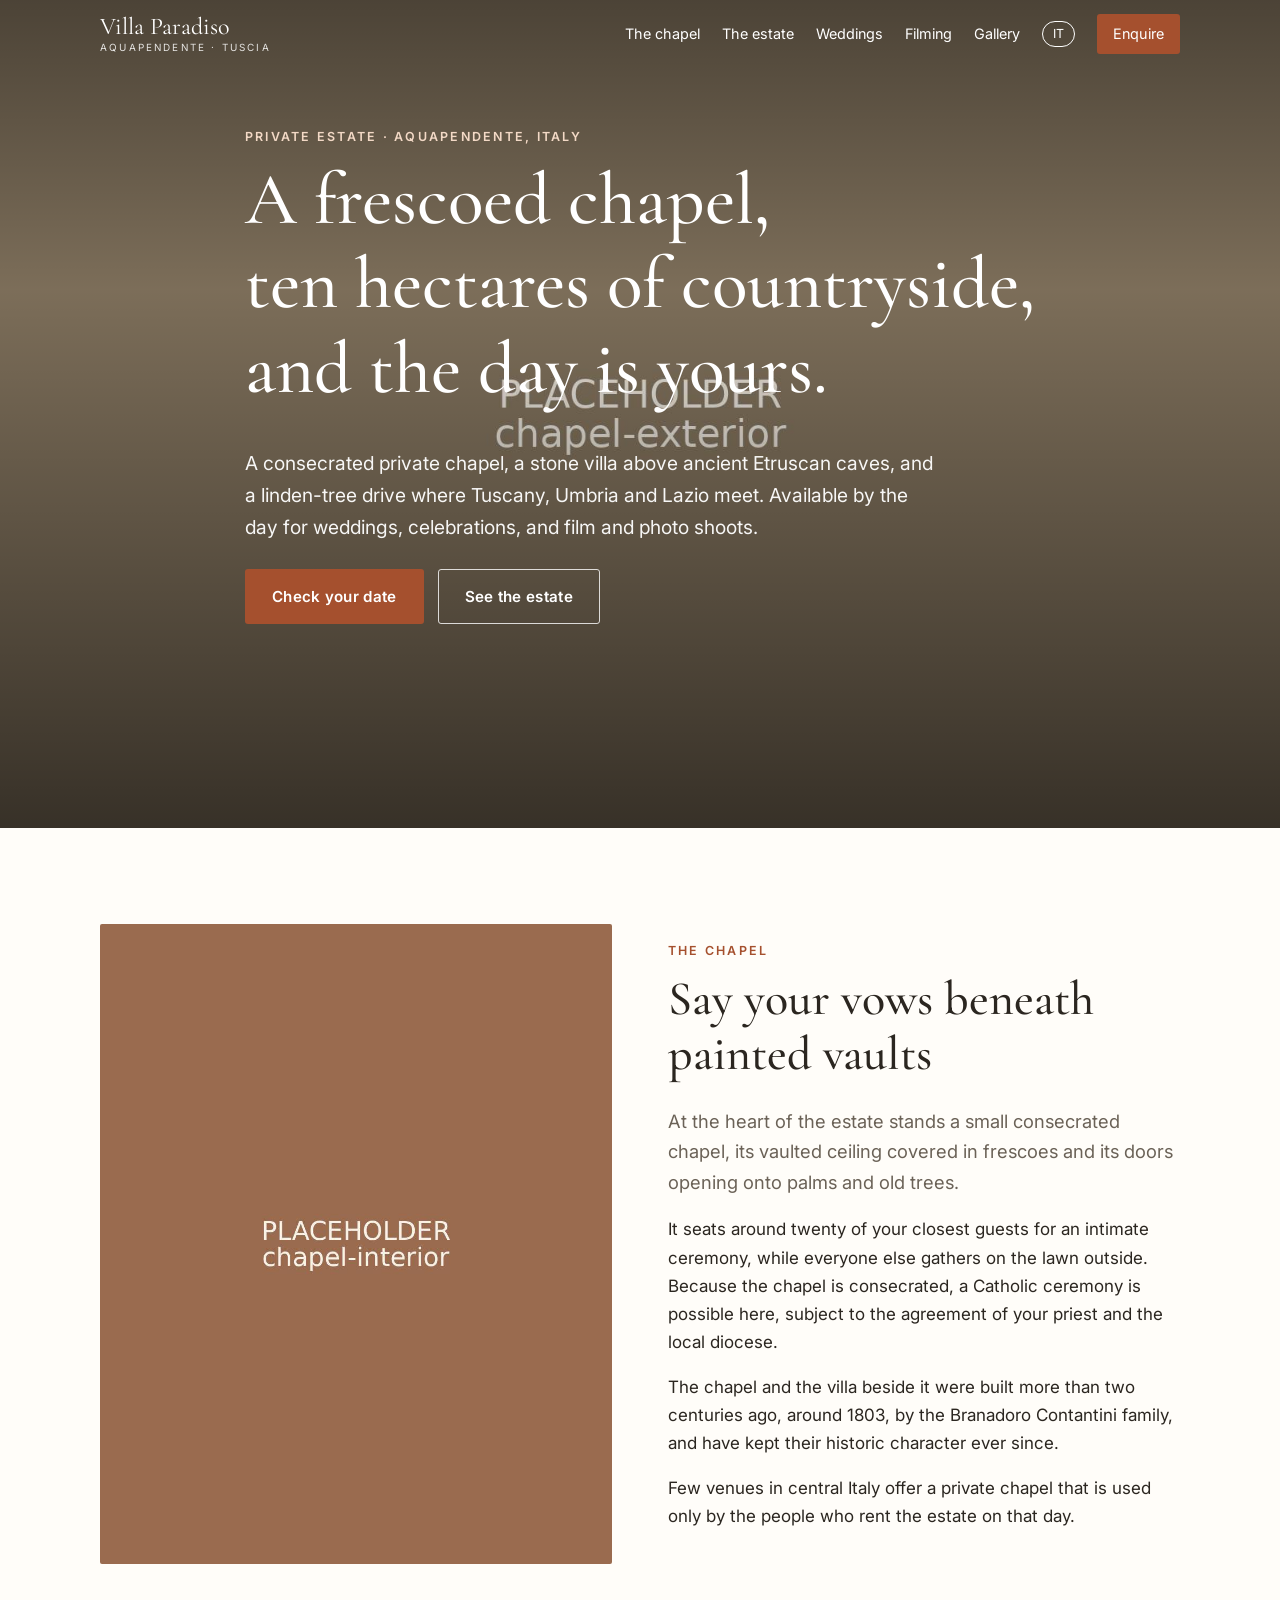
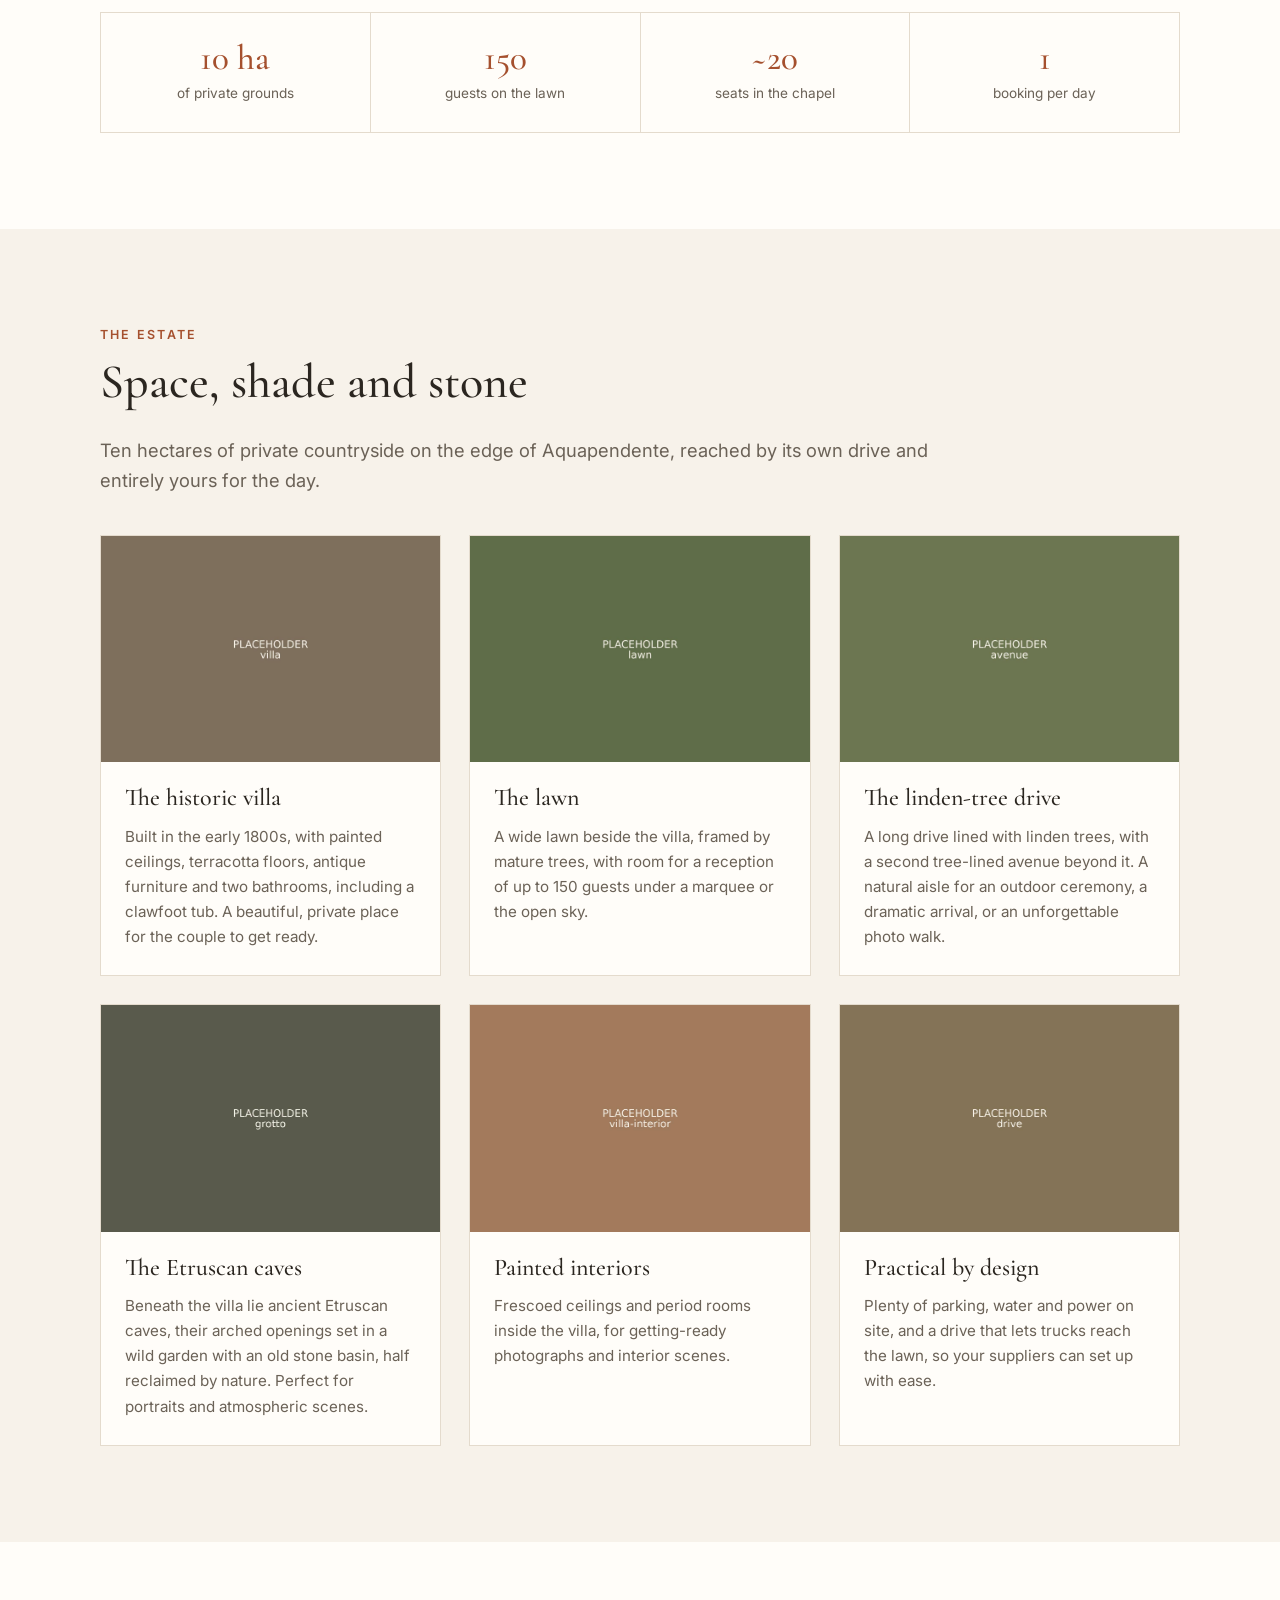
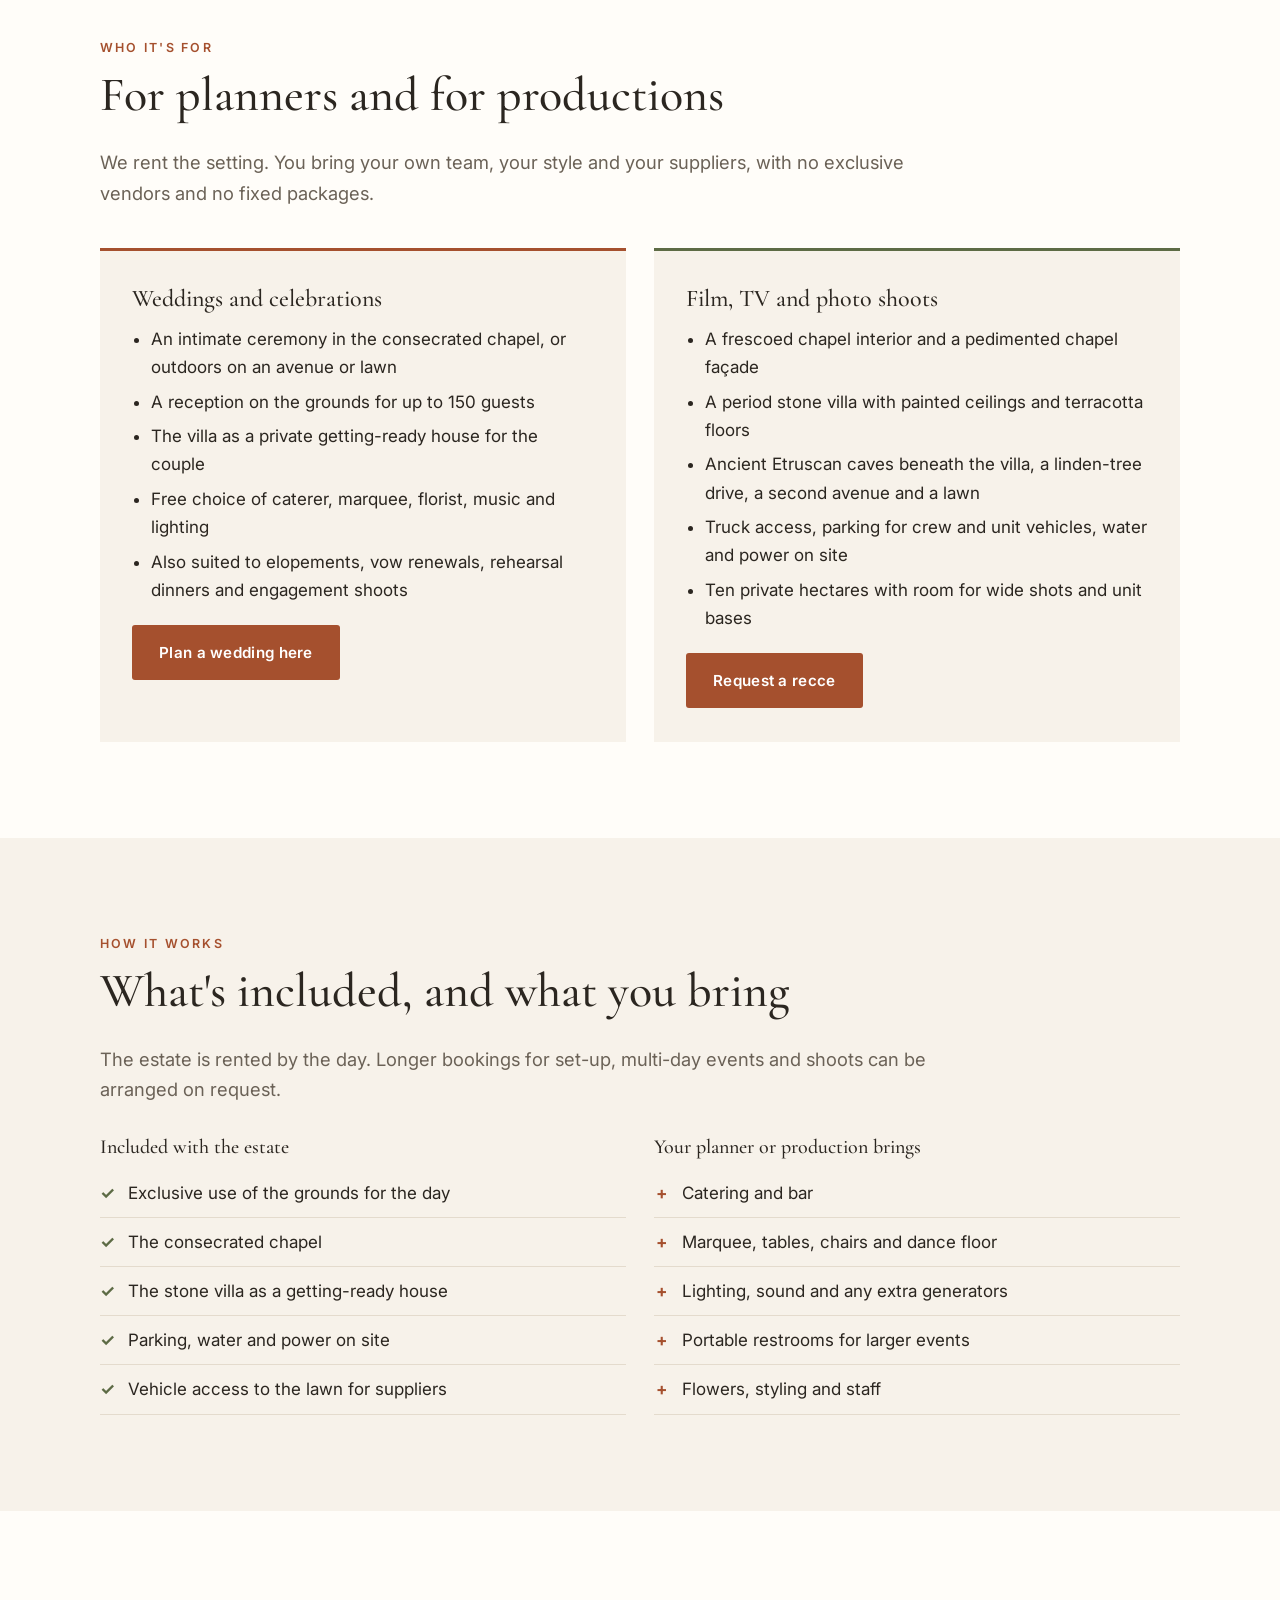
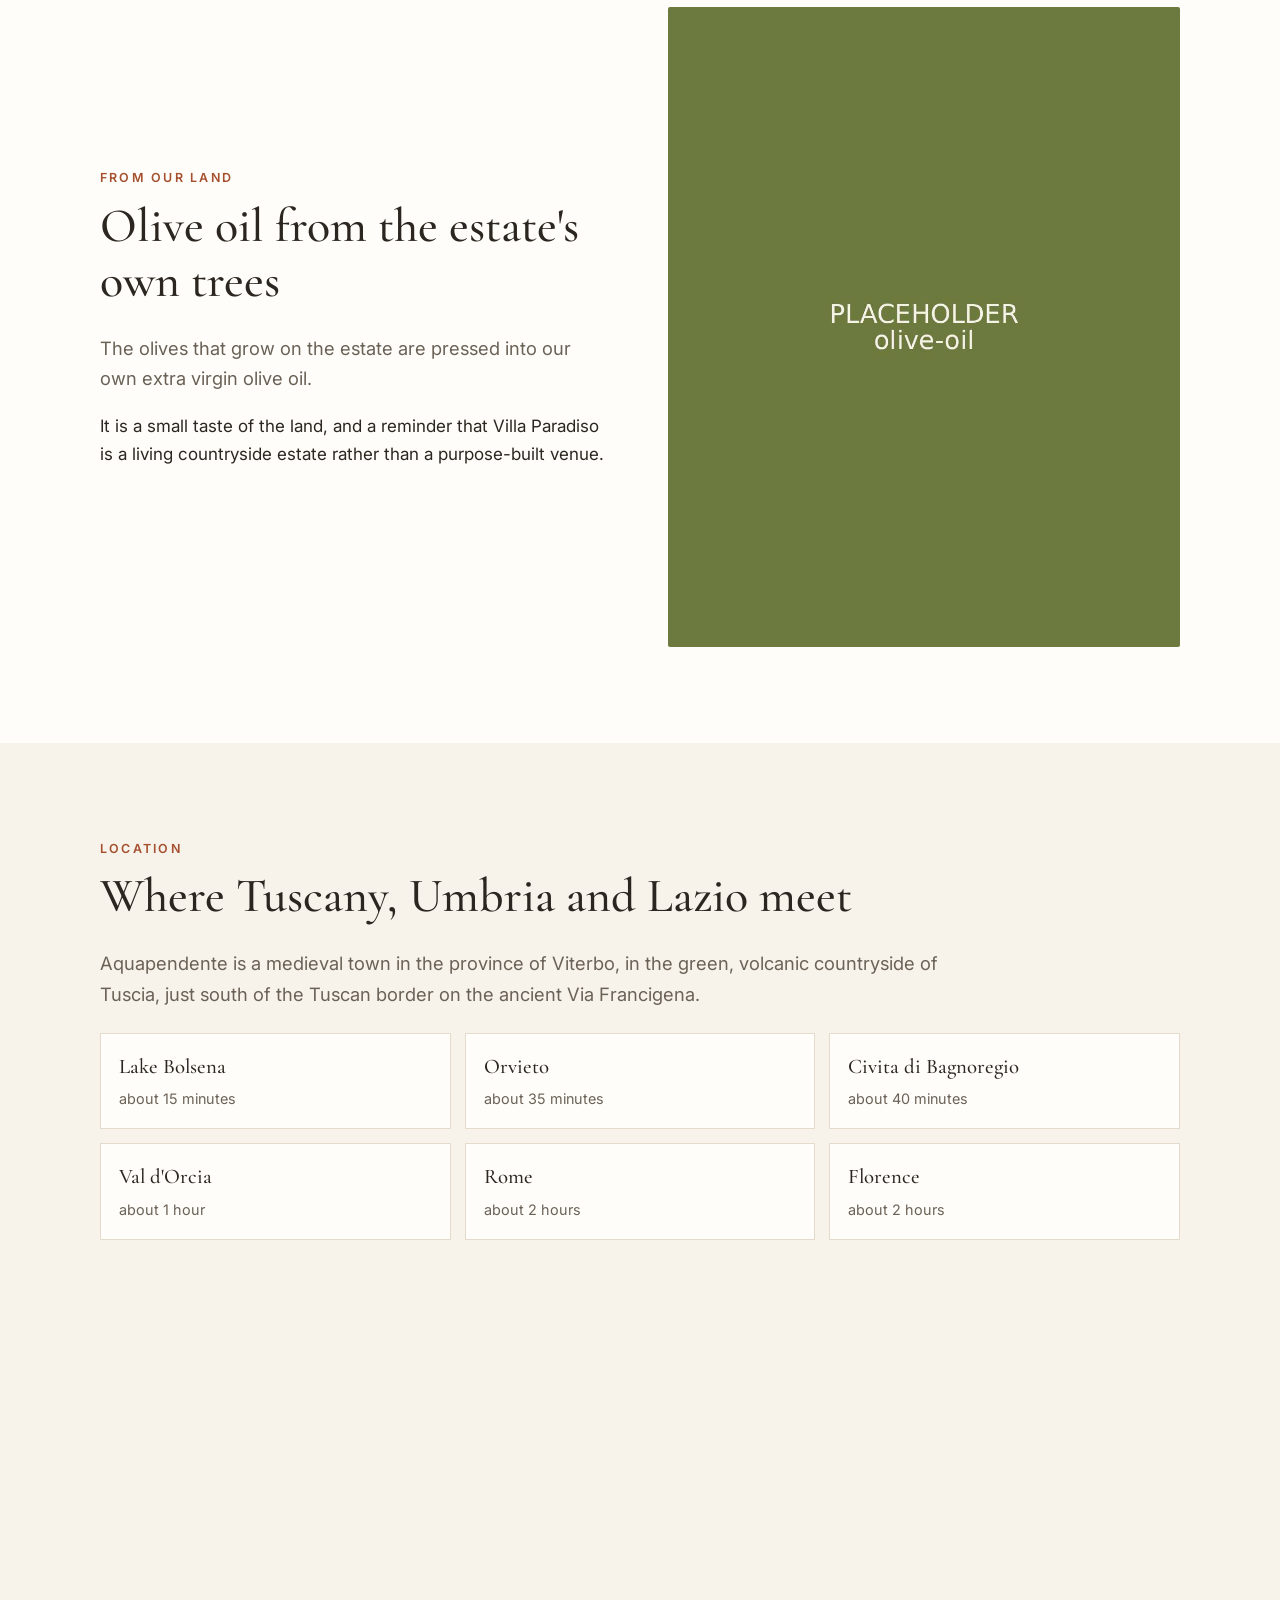
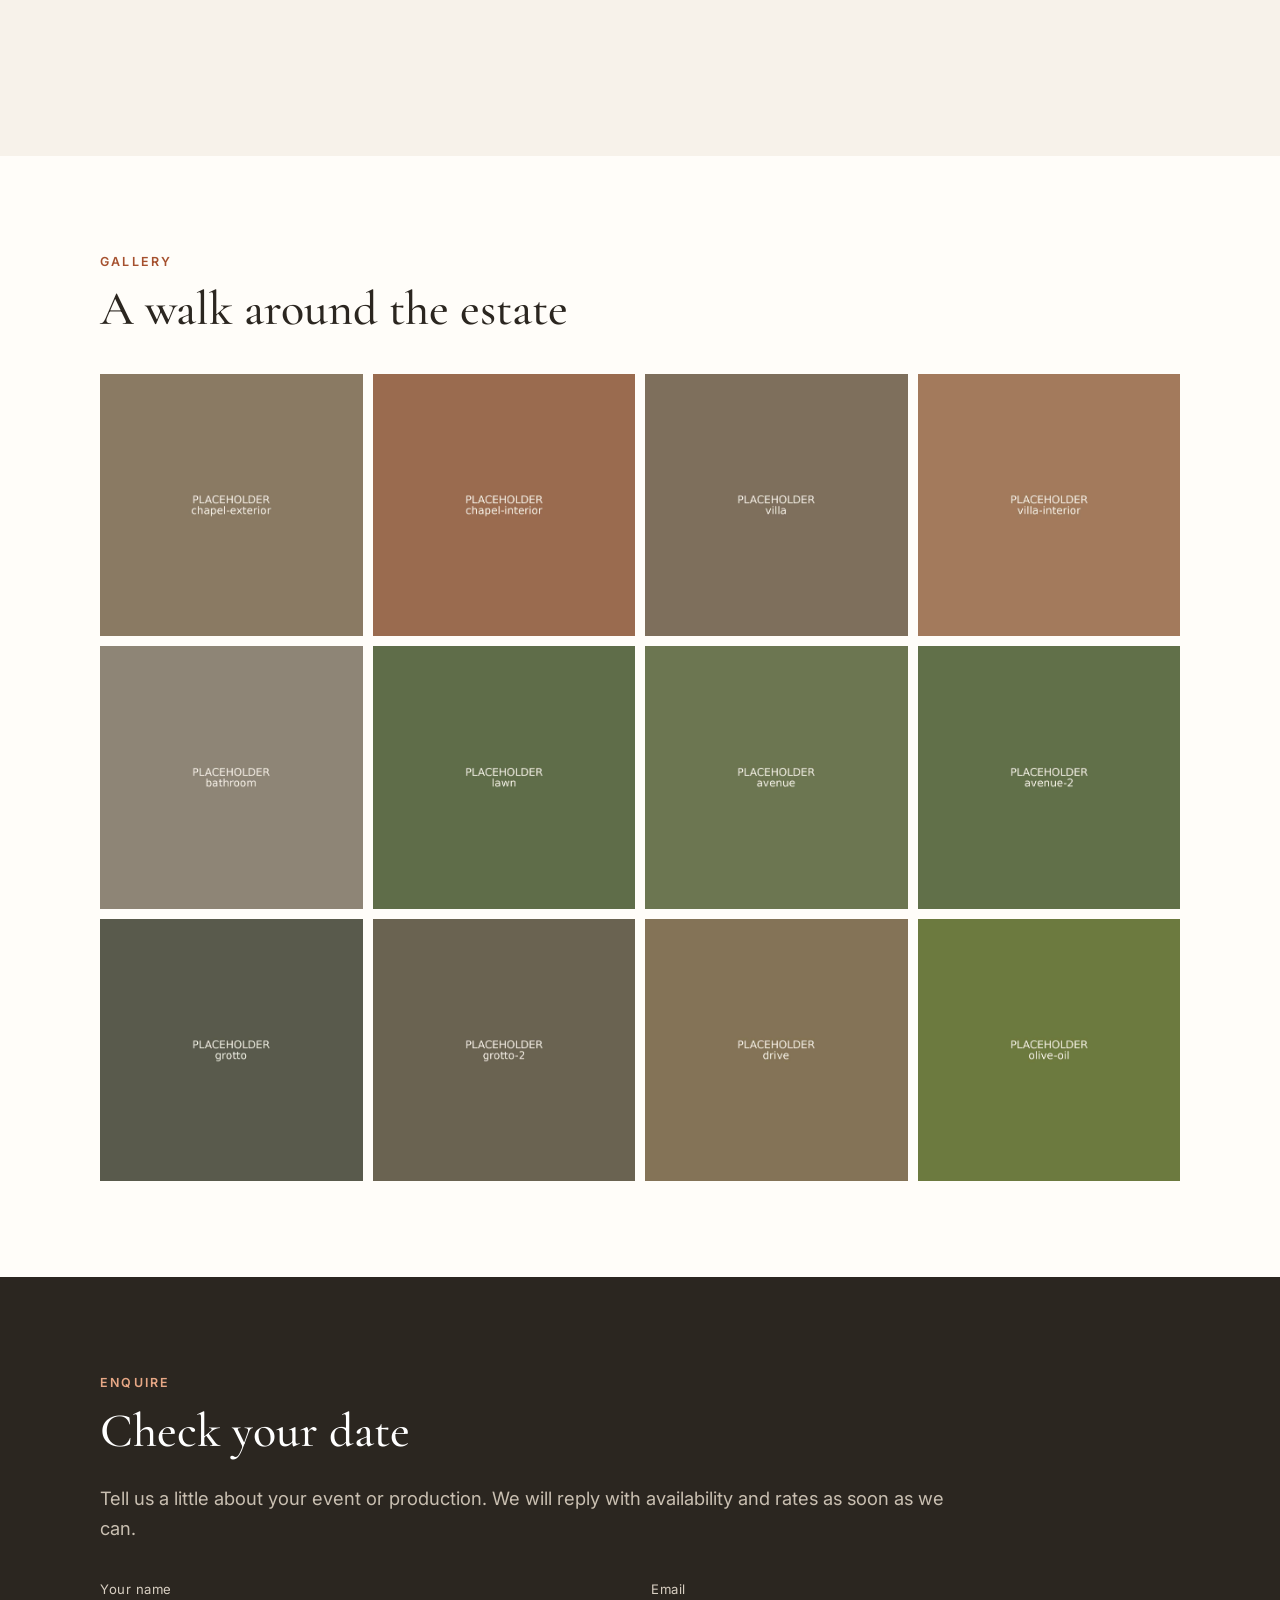
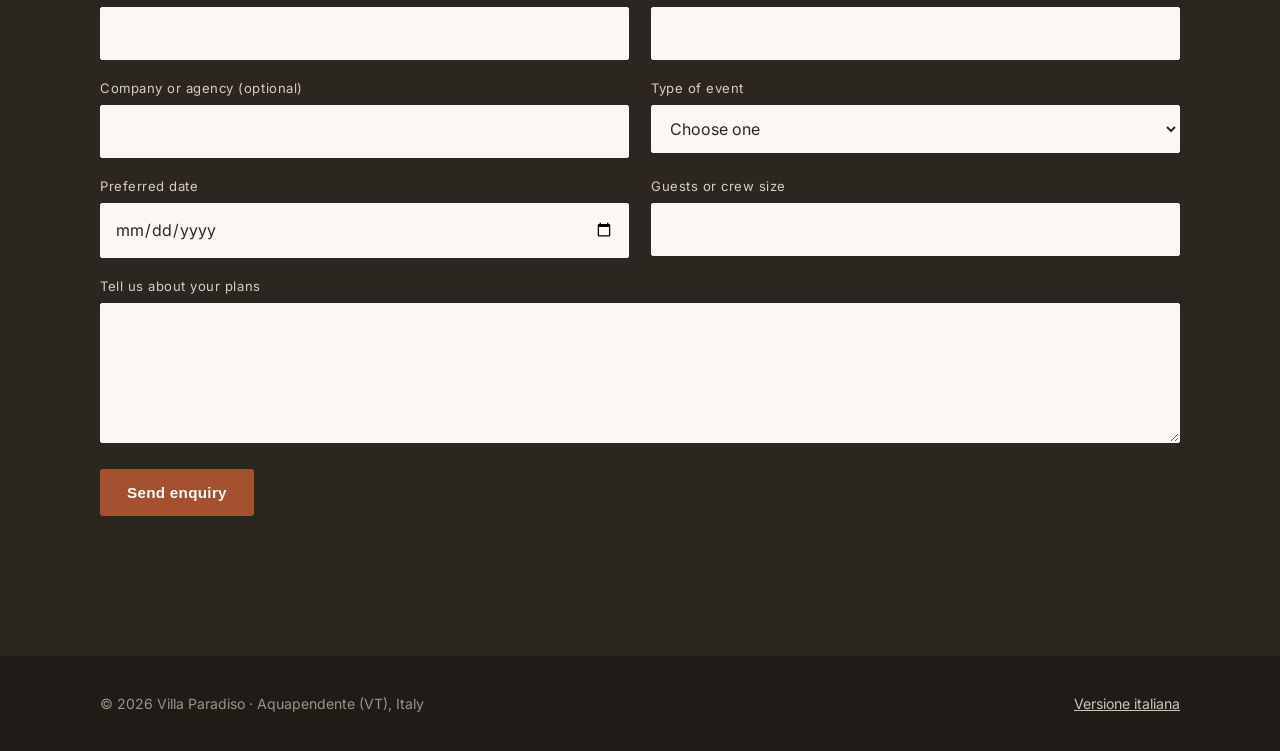
==== commit 7d30a43e: "Add estate history: villa and chapel built around 1803 Co-Authored-By: Claude Opus 5.5 (1M context) " ====
--- a/index.html
+++ b/index.html
@@ -59,6 +59,7 @@
       <h2>Say your vows beneath painted vaults</h2>
       <p class="lead">At the heart of the estate stands a small consecrated chapel, its vaulted ceiling covered in frescoes and its doors opening onto palms and old trees.</p>
       <p>It seats around twenty of your closest guests for an intimate ceremony, while everyone else gathers on the lawn outside. Because the chapel is consecrated, a Catholic ceremony is possible here, subject to the agreement of your priest and the local diocese.</p>
+      <p>The chapel and the villa beside it were built more than two centuries ago, around 1803, by the Branadoro Contantini family, and have kept their historic character ever since.</p>
       <p>Few venues in central Italy offer a private chapel that is used only by the people who rent the estate on that day.</p>
     </div>
   </div>
@@ -81,8 +82,8 @@
       <article class="card">
         <img src="assets/img/villa.jpg" alt="Three-storey stone villa with green shutters" loading="lazy">
         <div class="card-body">
-          <h3>The stone villa</h3>
-          <p>Painted ceilings, terracotta floors, antique furniture and two bathrooms, including a clawfoot tub. A beautiful, private place for the couple to get ready.</p>
+          <h3>The historic villa</h3>
+          <p>Built in the early 1800s, with painted ceilings, terracotta floors, antique furniture and two bathrooms, including a clawfoot tub. A beautiful, private place for the couple to get ready.</p>
         </div>
       </article>
       <article class="card">
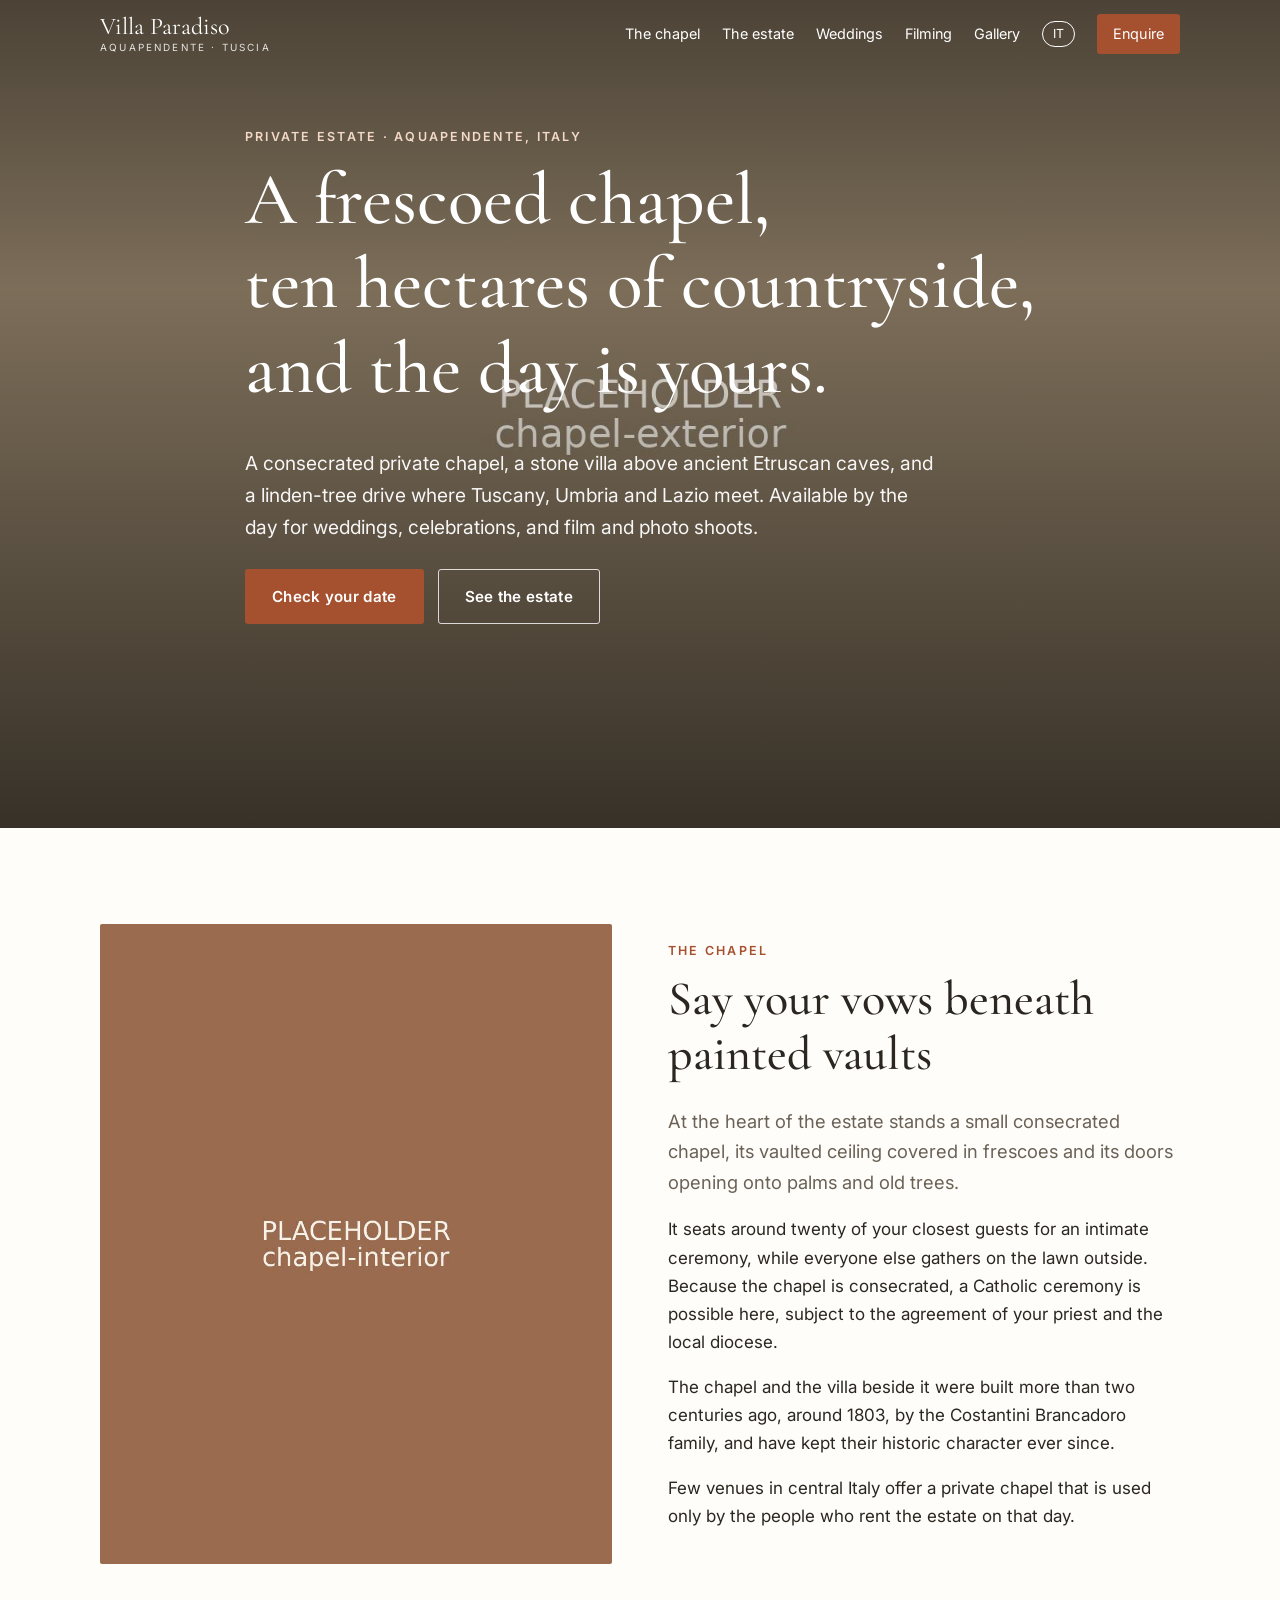
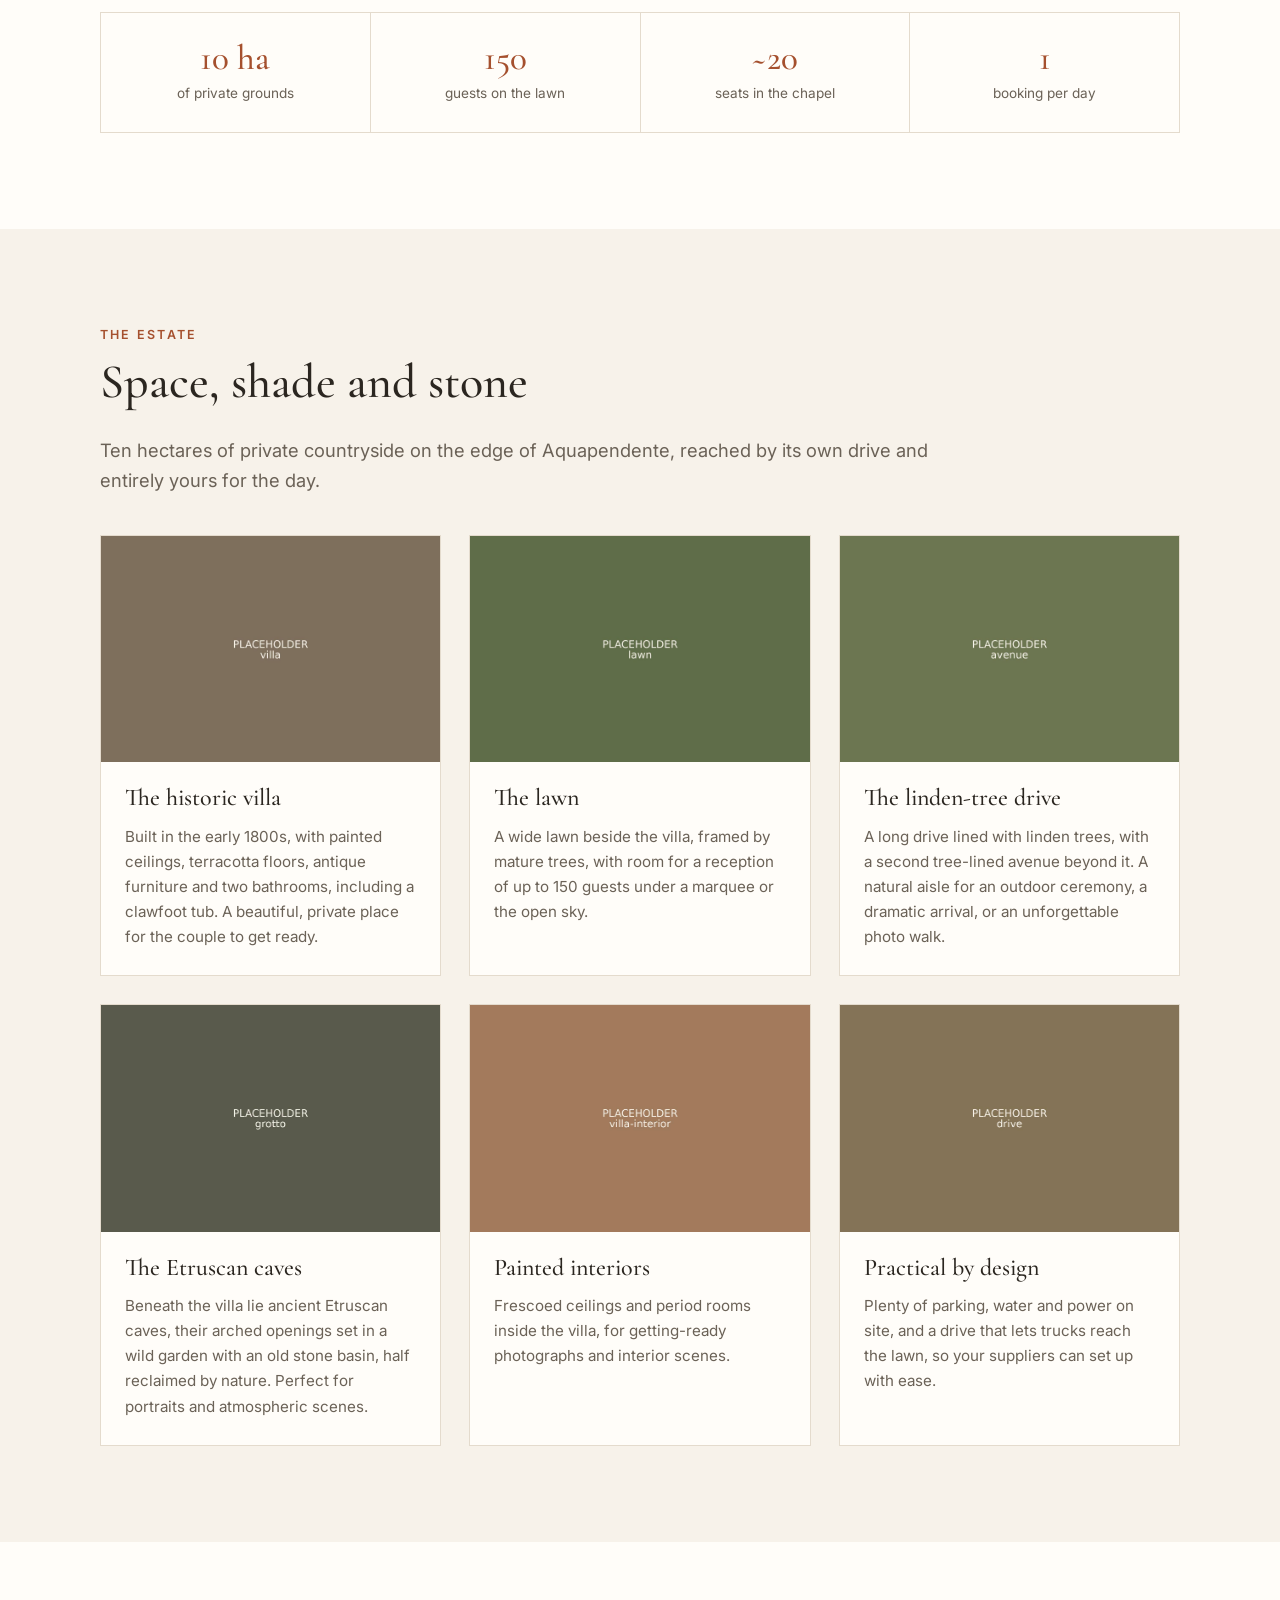
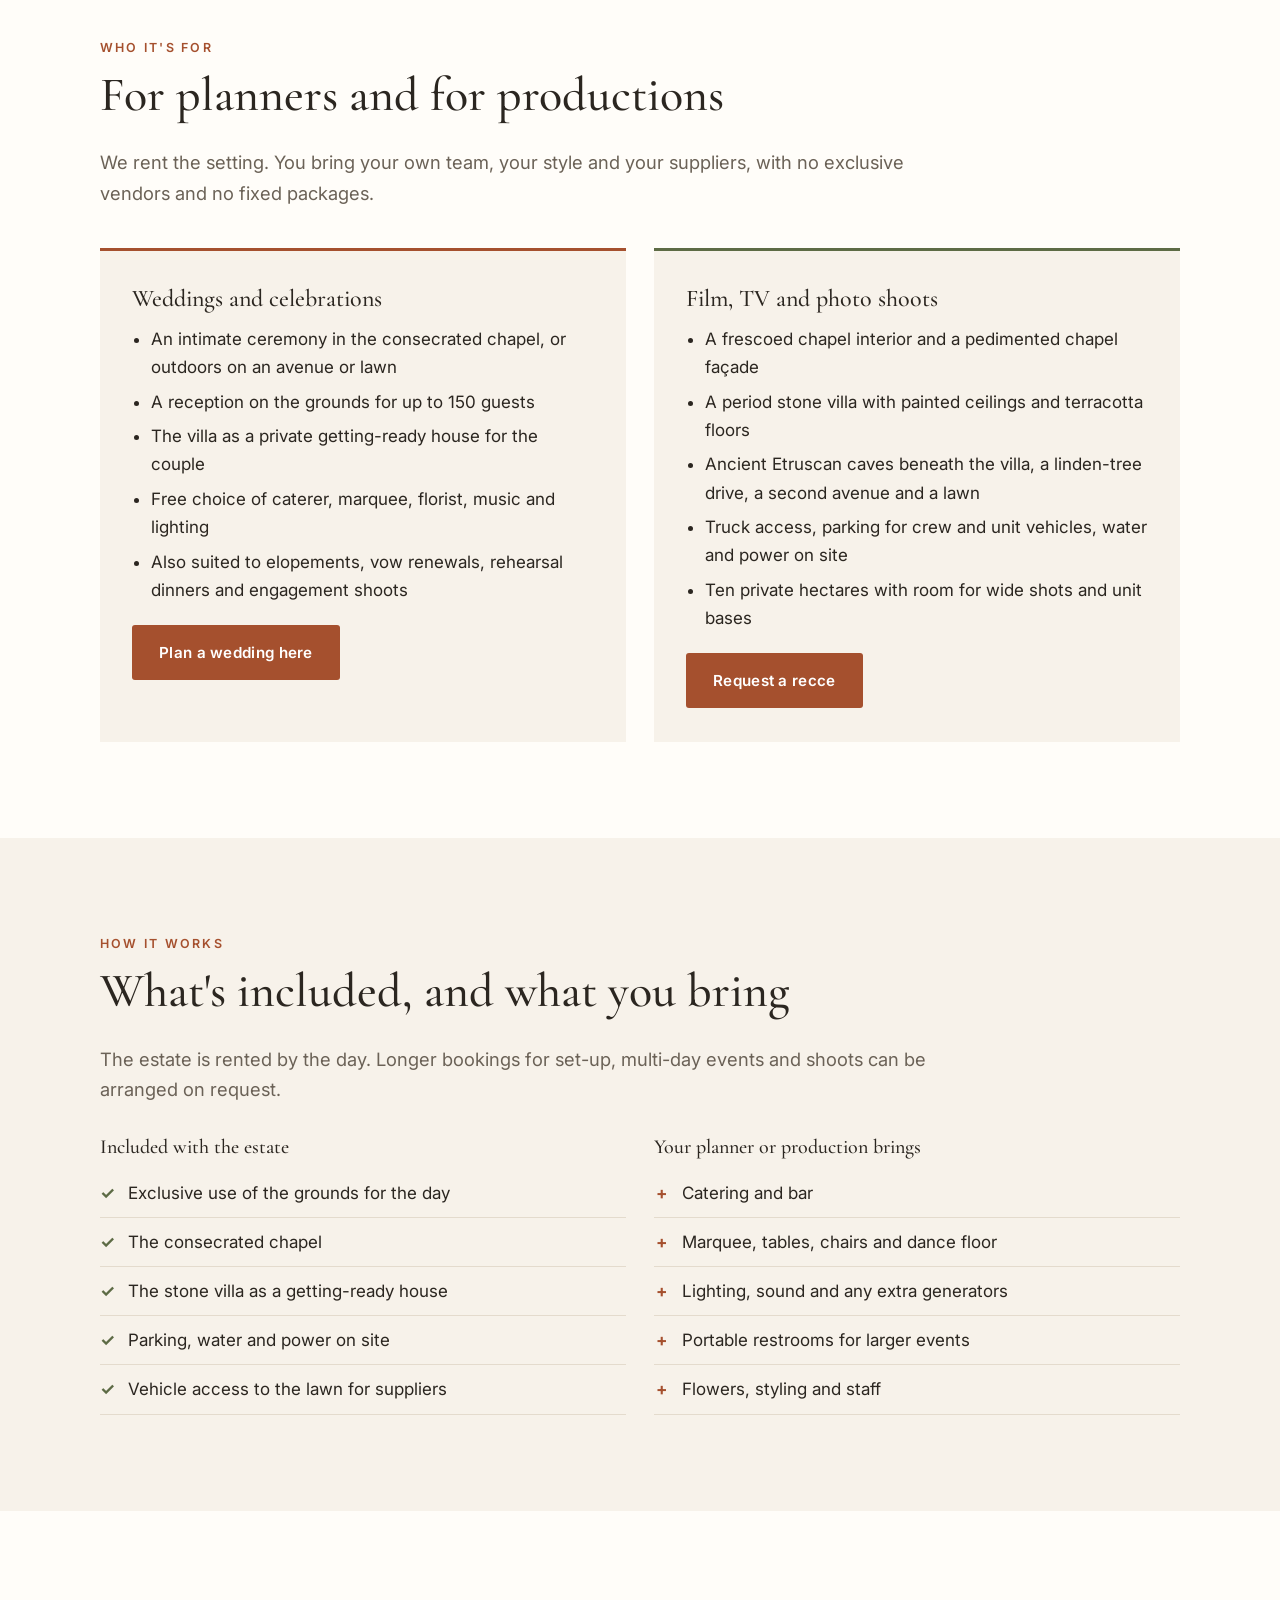
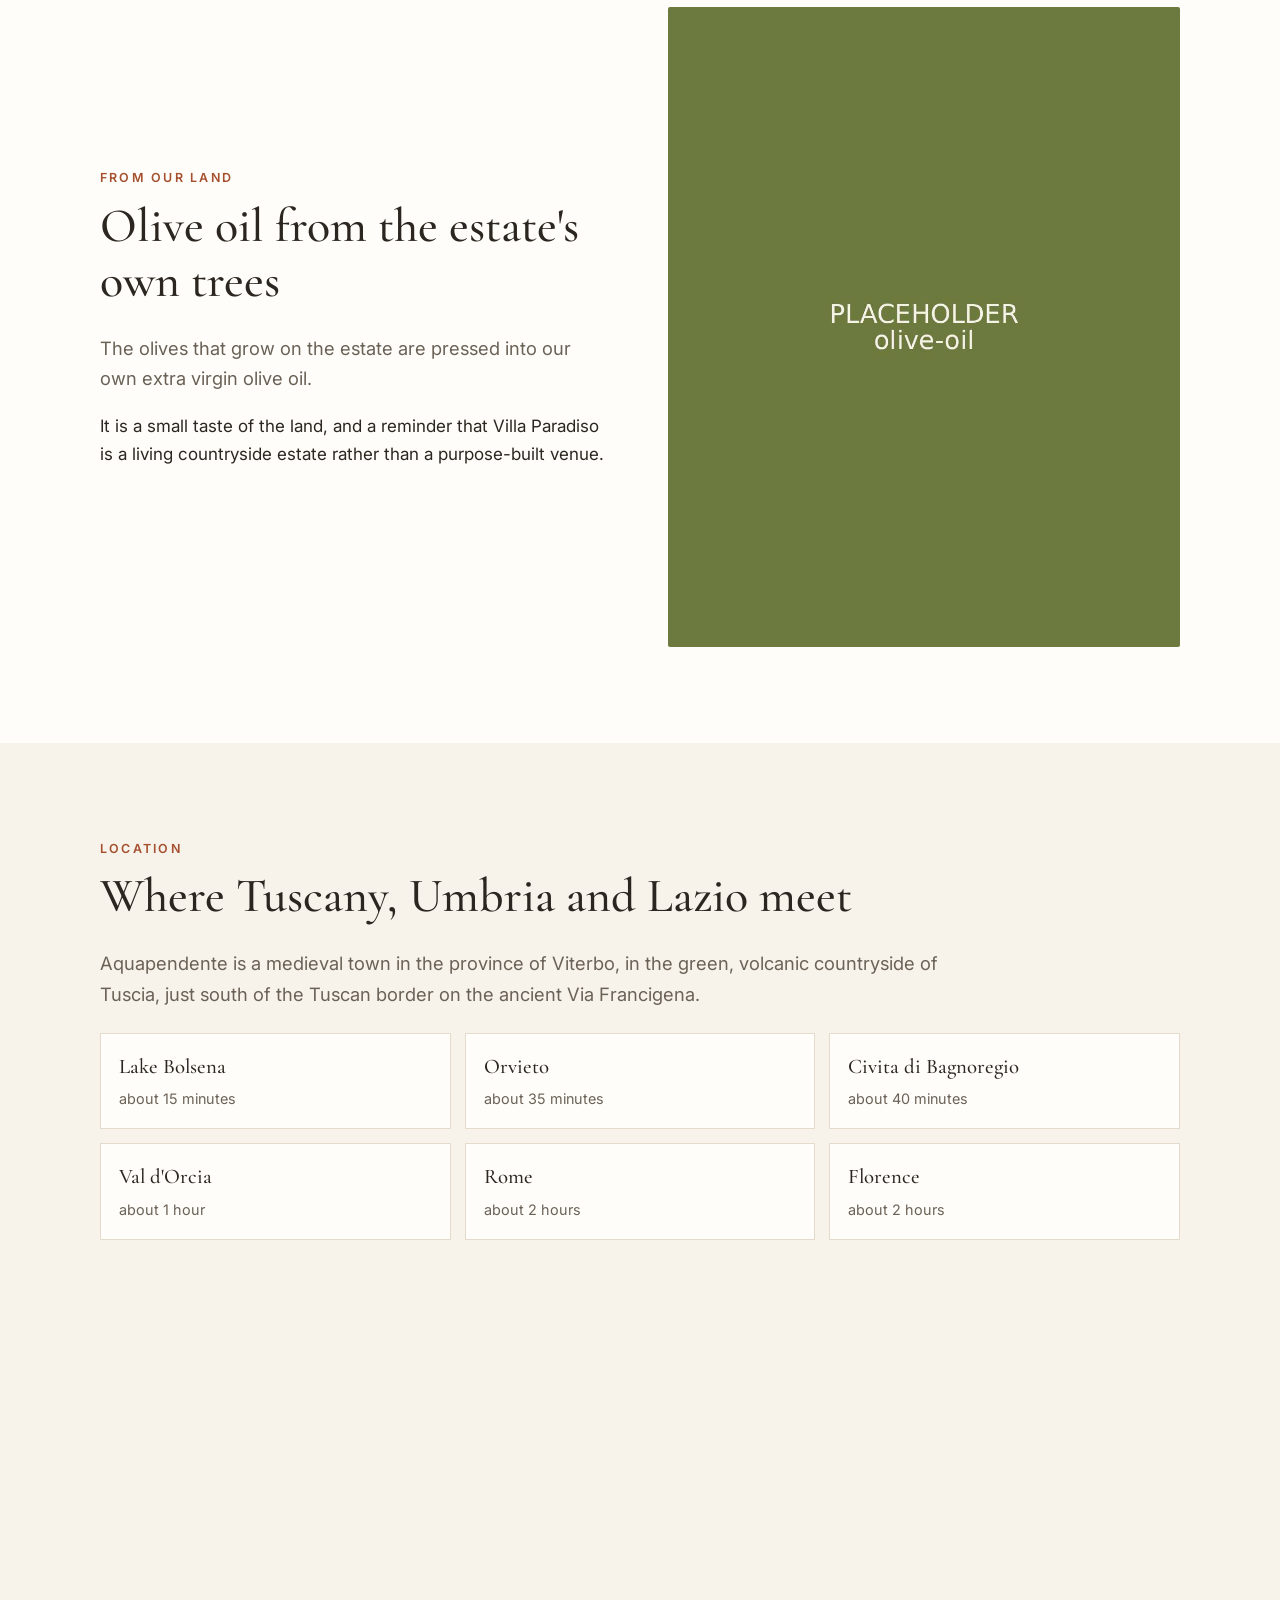
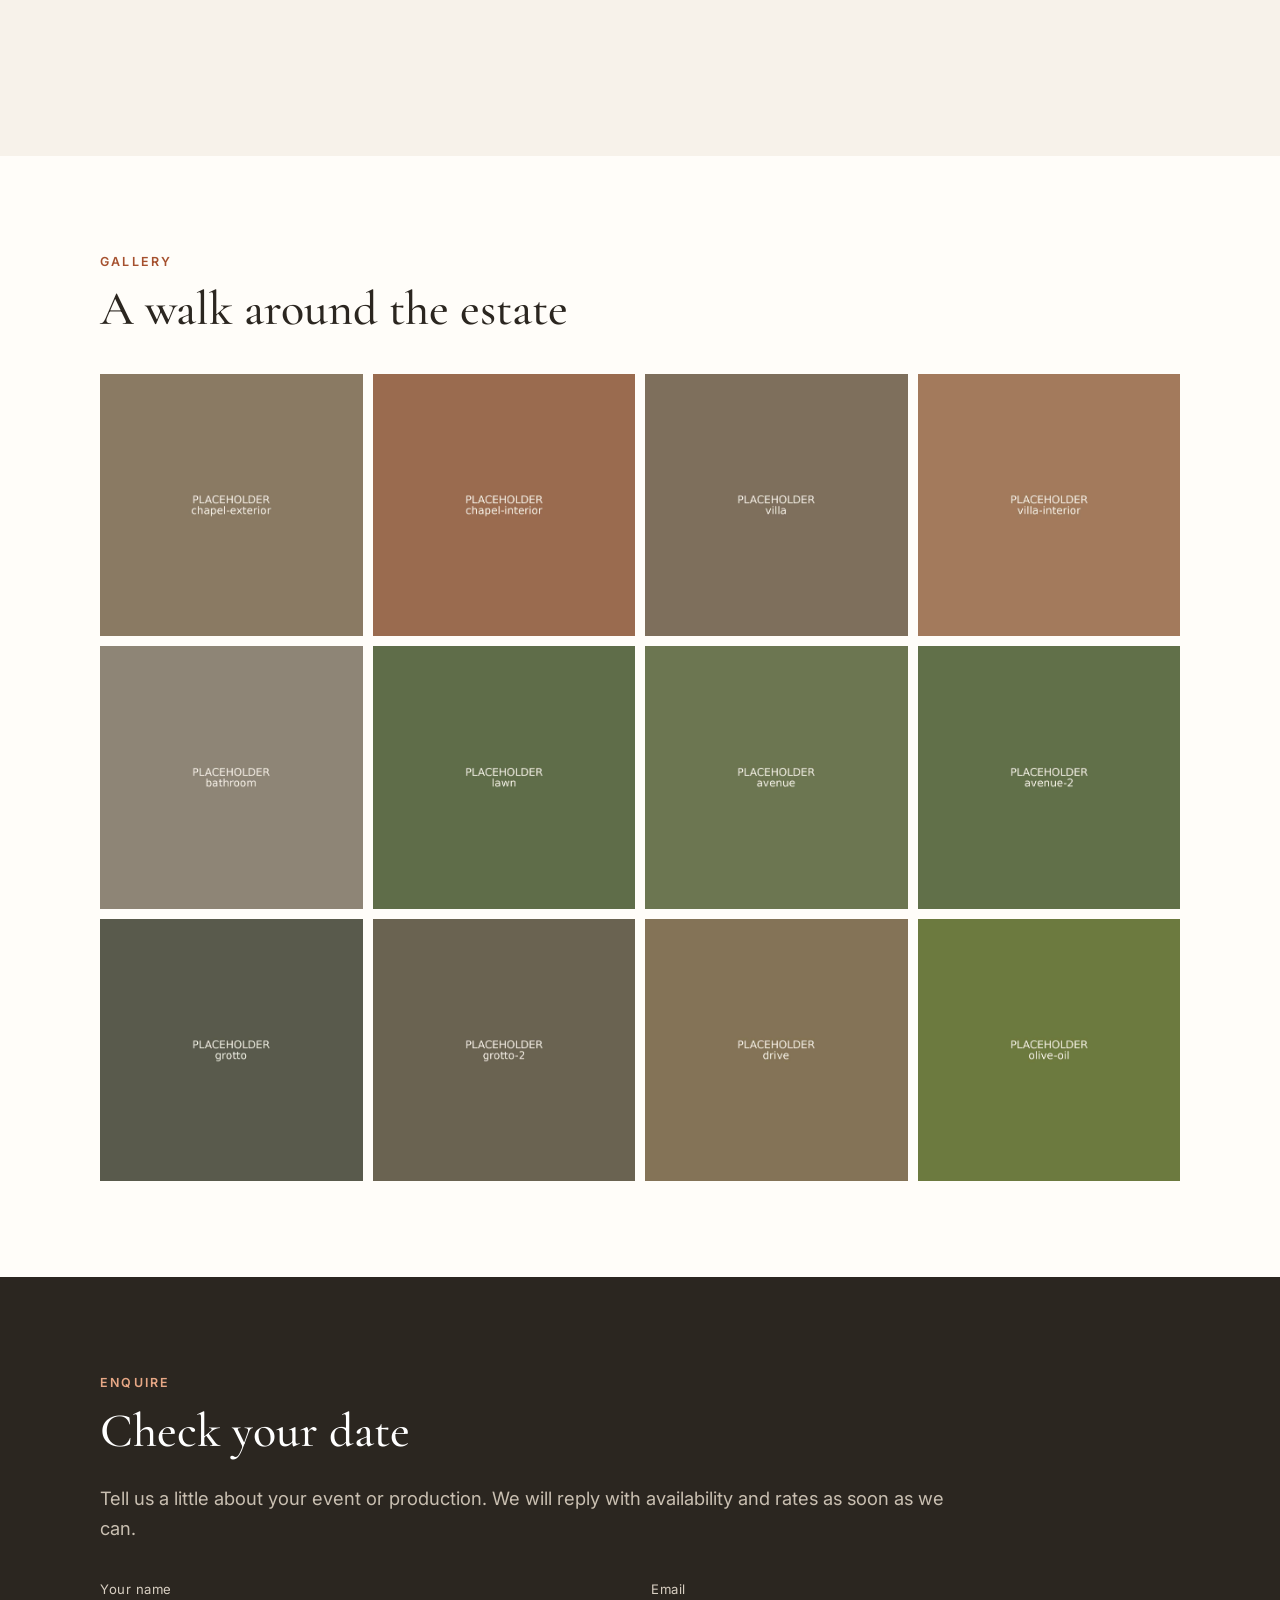
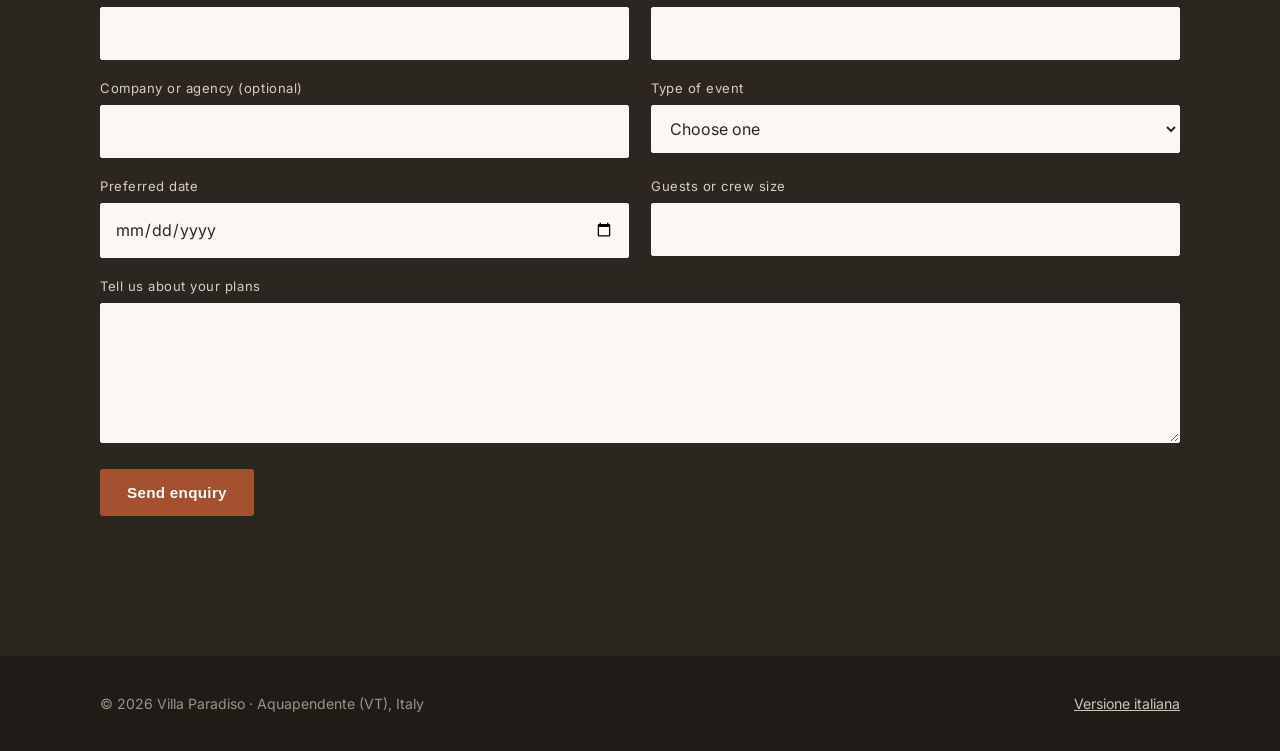
==== commit 9956b1eb: "Correct family name to Costantini Brancadoro Co-Authored-By: Claude Opus 5.5 (1M context) <noreply@a" ====
--- a/index.html
+++ b/index.html
@@ -59,7 +59,7 @@
       <h2>Say your vows beneath painted vaults</h2>
       <p class="lead">At the heart of the estate stands a small consecrated chapel, its vaulted ceiling covered in frescoes and its doors opening onto palms and old trees.</p>
       <p>It seats around twenty of your closest guests for an intimate ceremony, while everyone else gathers on the lawn outside. Because the chapel is consecrated, a Catholic ceremony is possible here, subject to the agreement of your priest and the local diocese.</p>
-      <p>The chapel and the villa beside it were built more than two centuries ago, around 1803, by the Branadoro Contantini family, and have kept their historic character ever since.</p>
+      <p>The chapel and the villa beside it were built more than two centuries ago, around 1803, by the Costantini Brancadoro family, and have kept their historic character ever since.</p>
       <p>Few venues in central Italy offer a private chapel that is used only by the people who rent the estate on that day.</p>
     </div>
   </div>
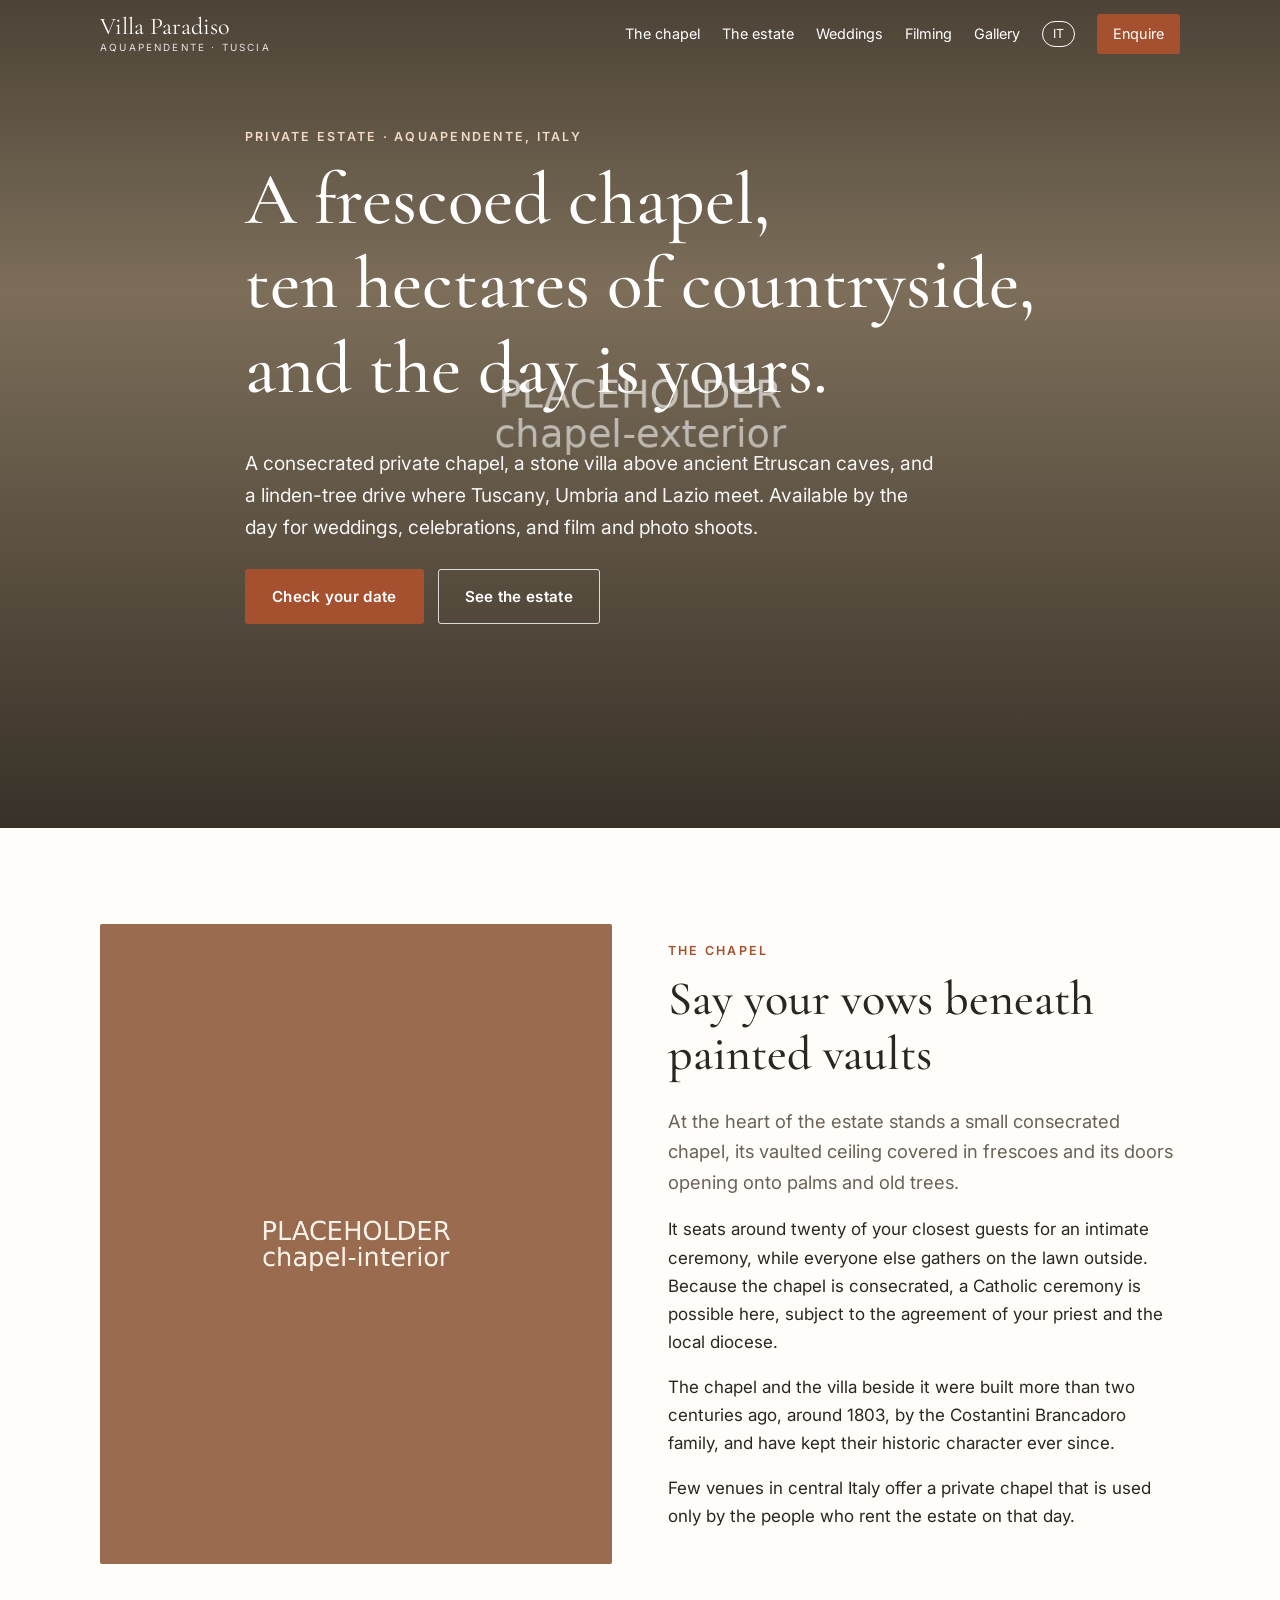
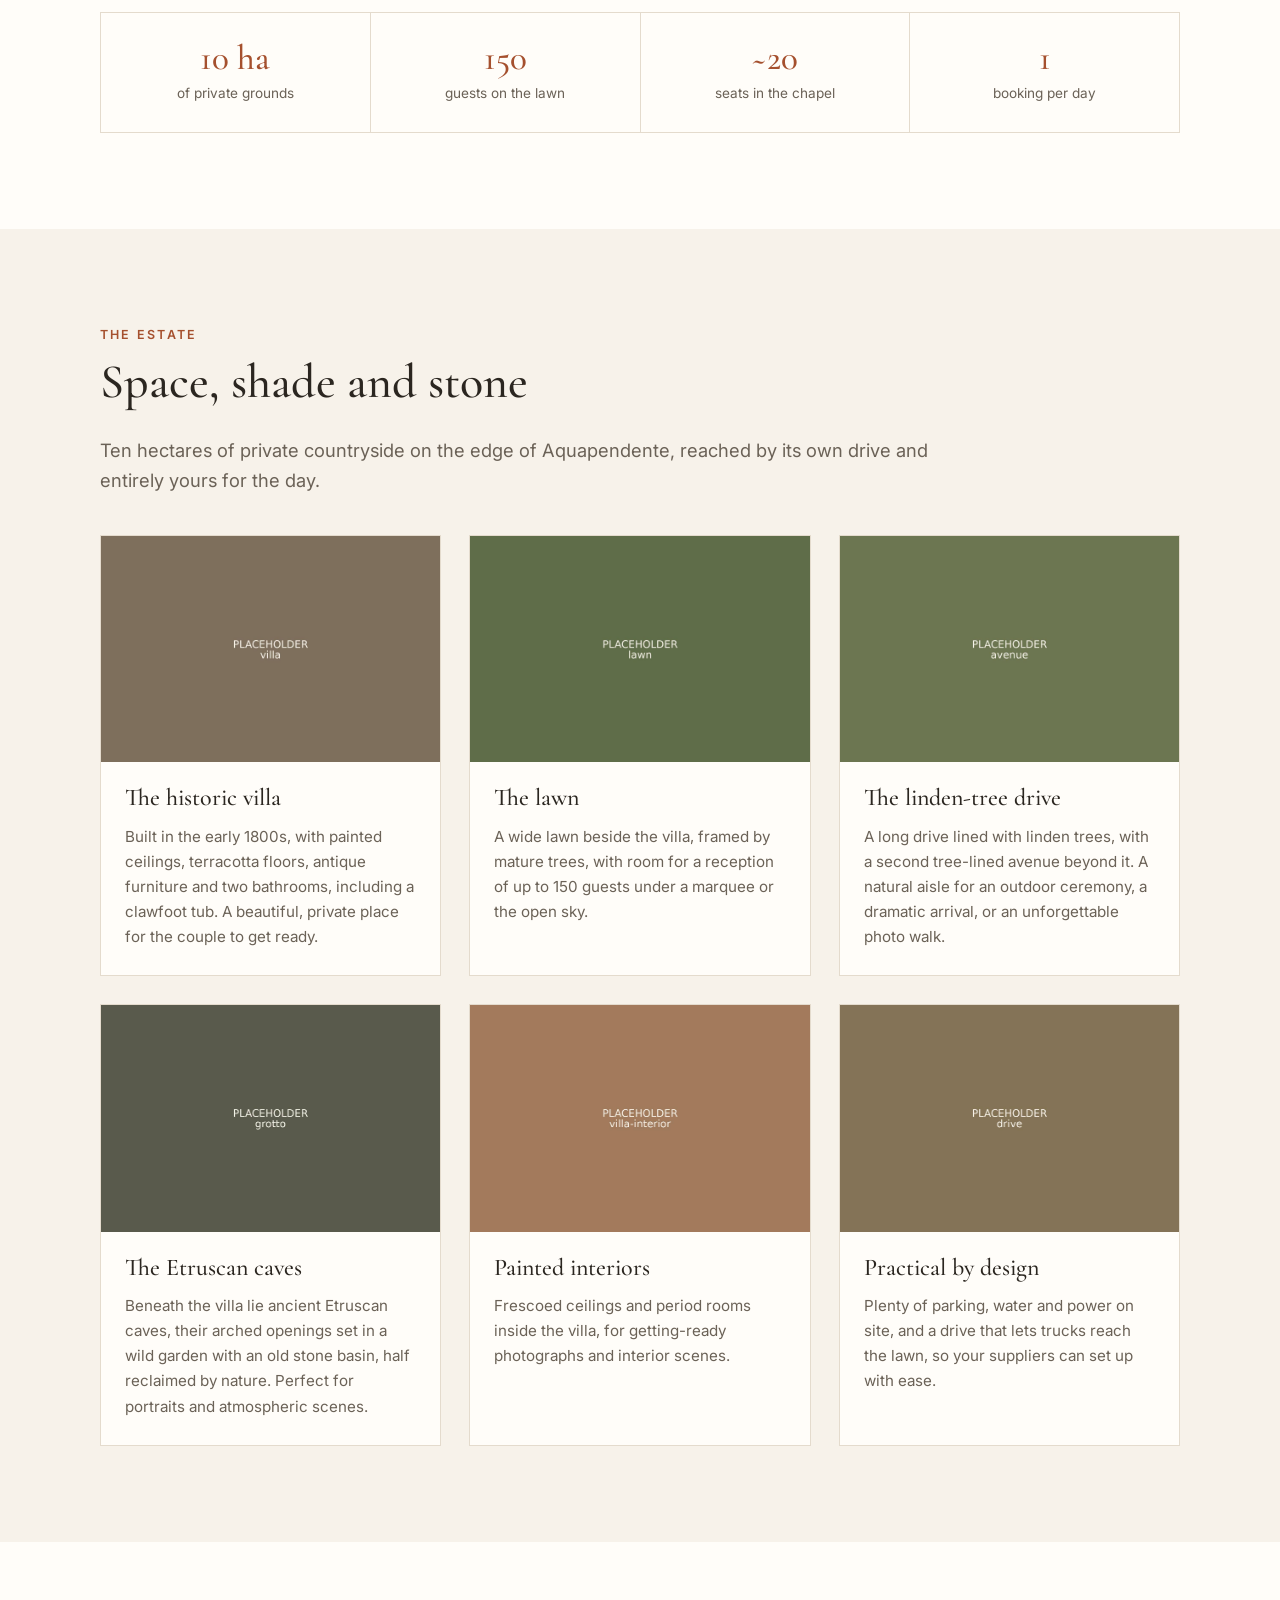
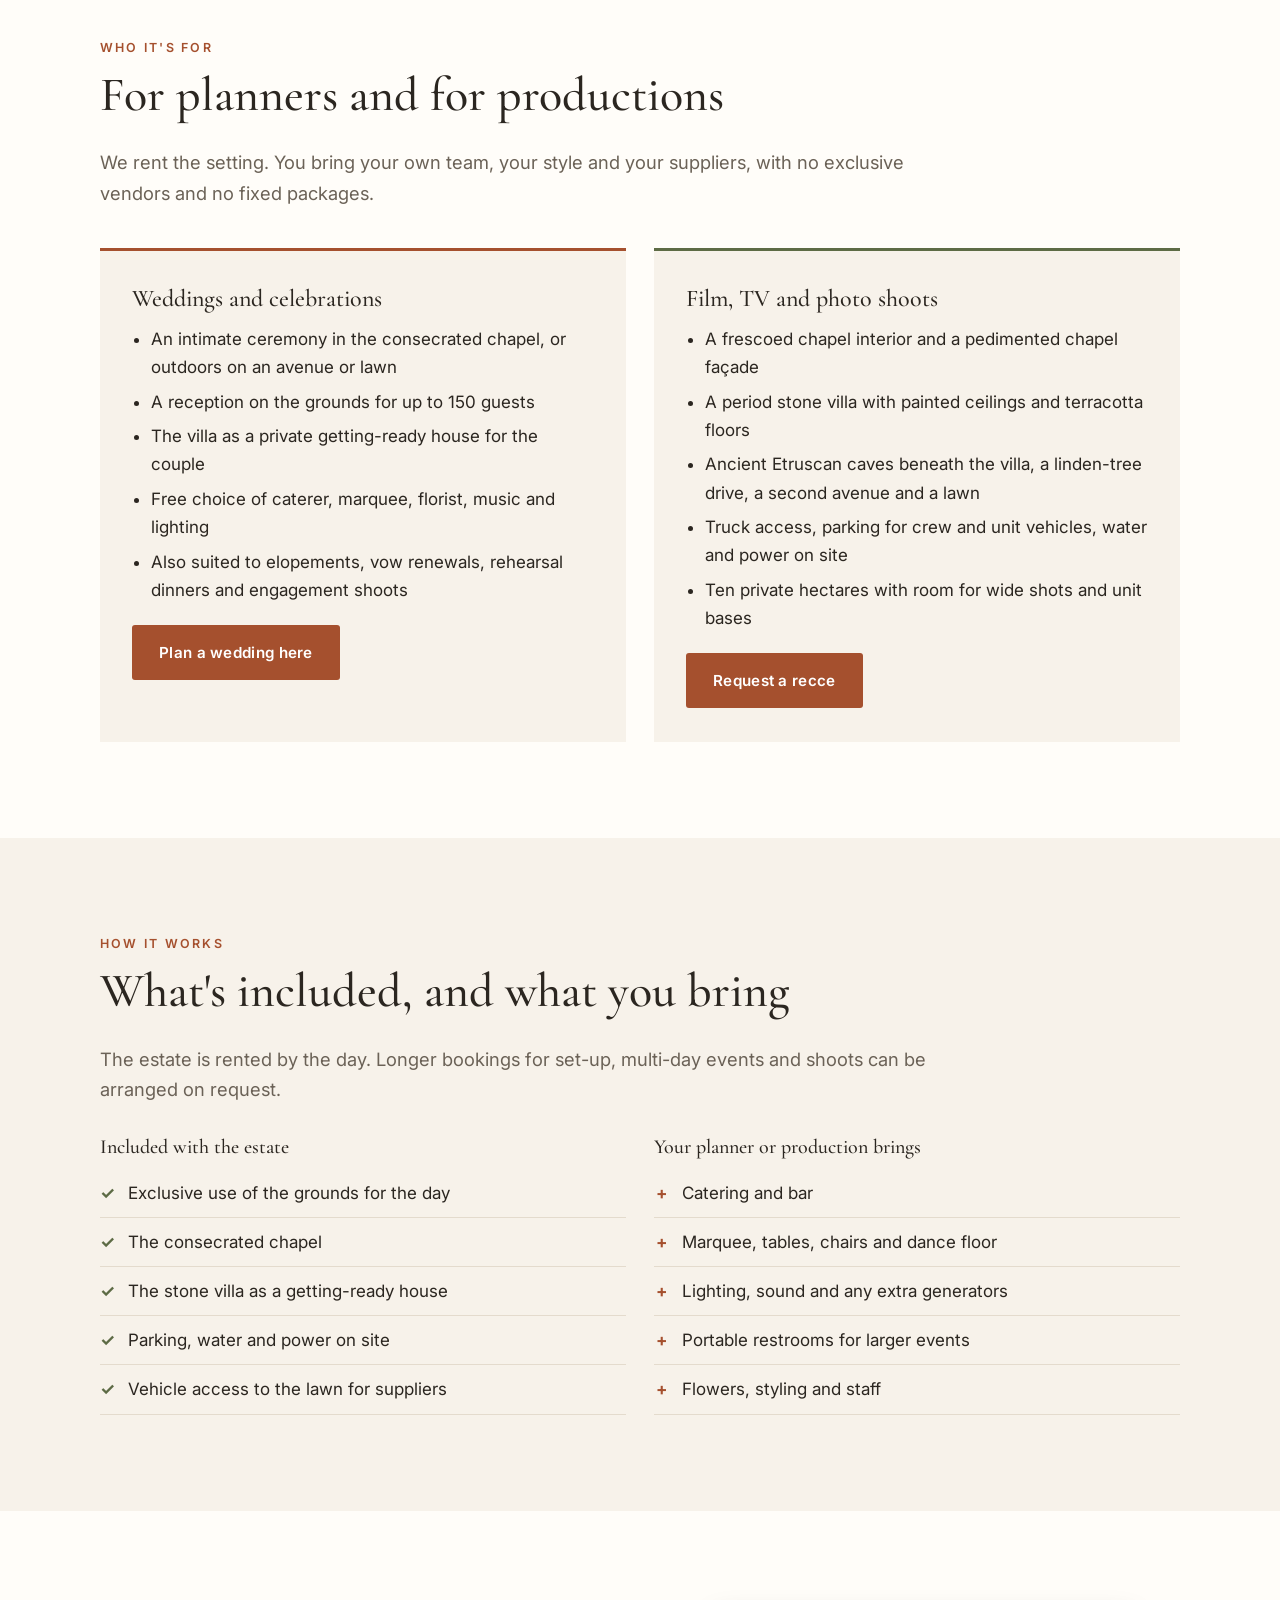
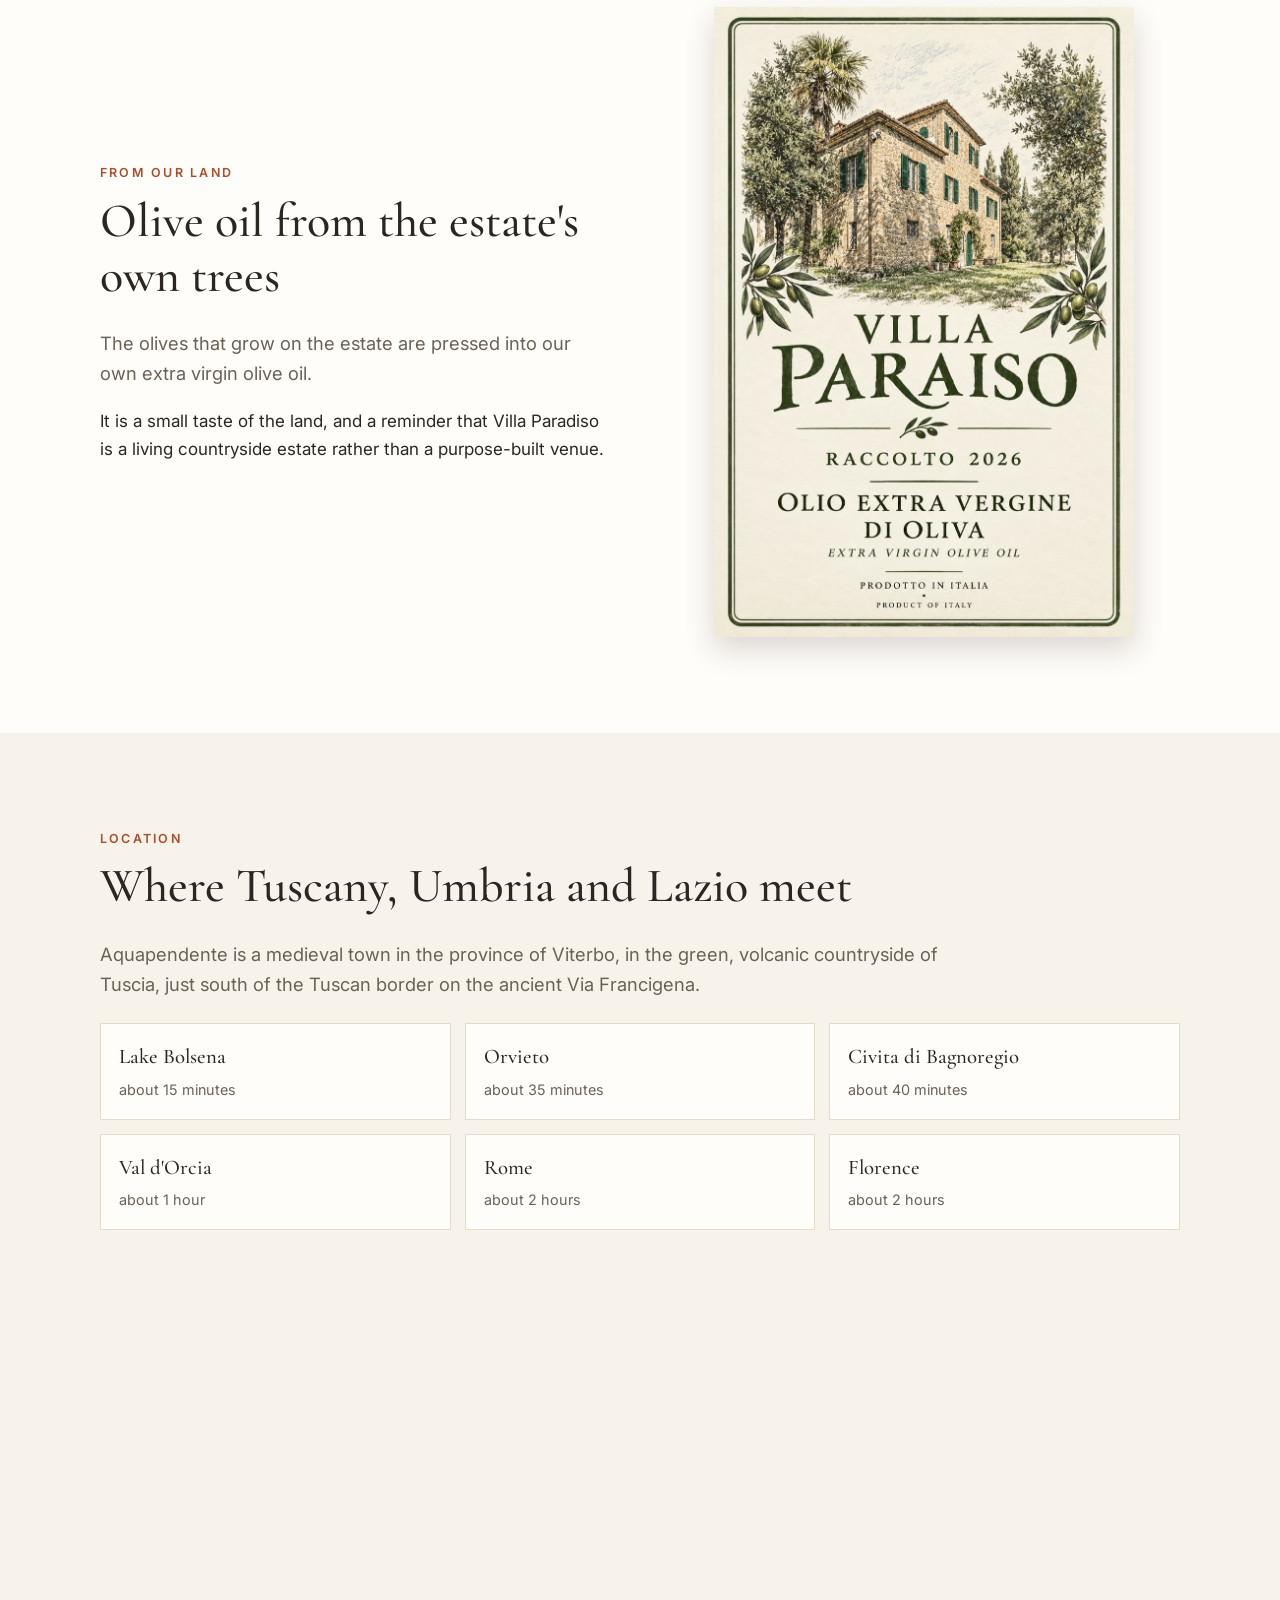
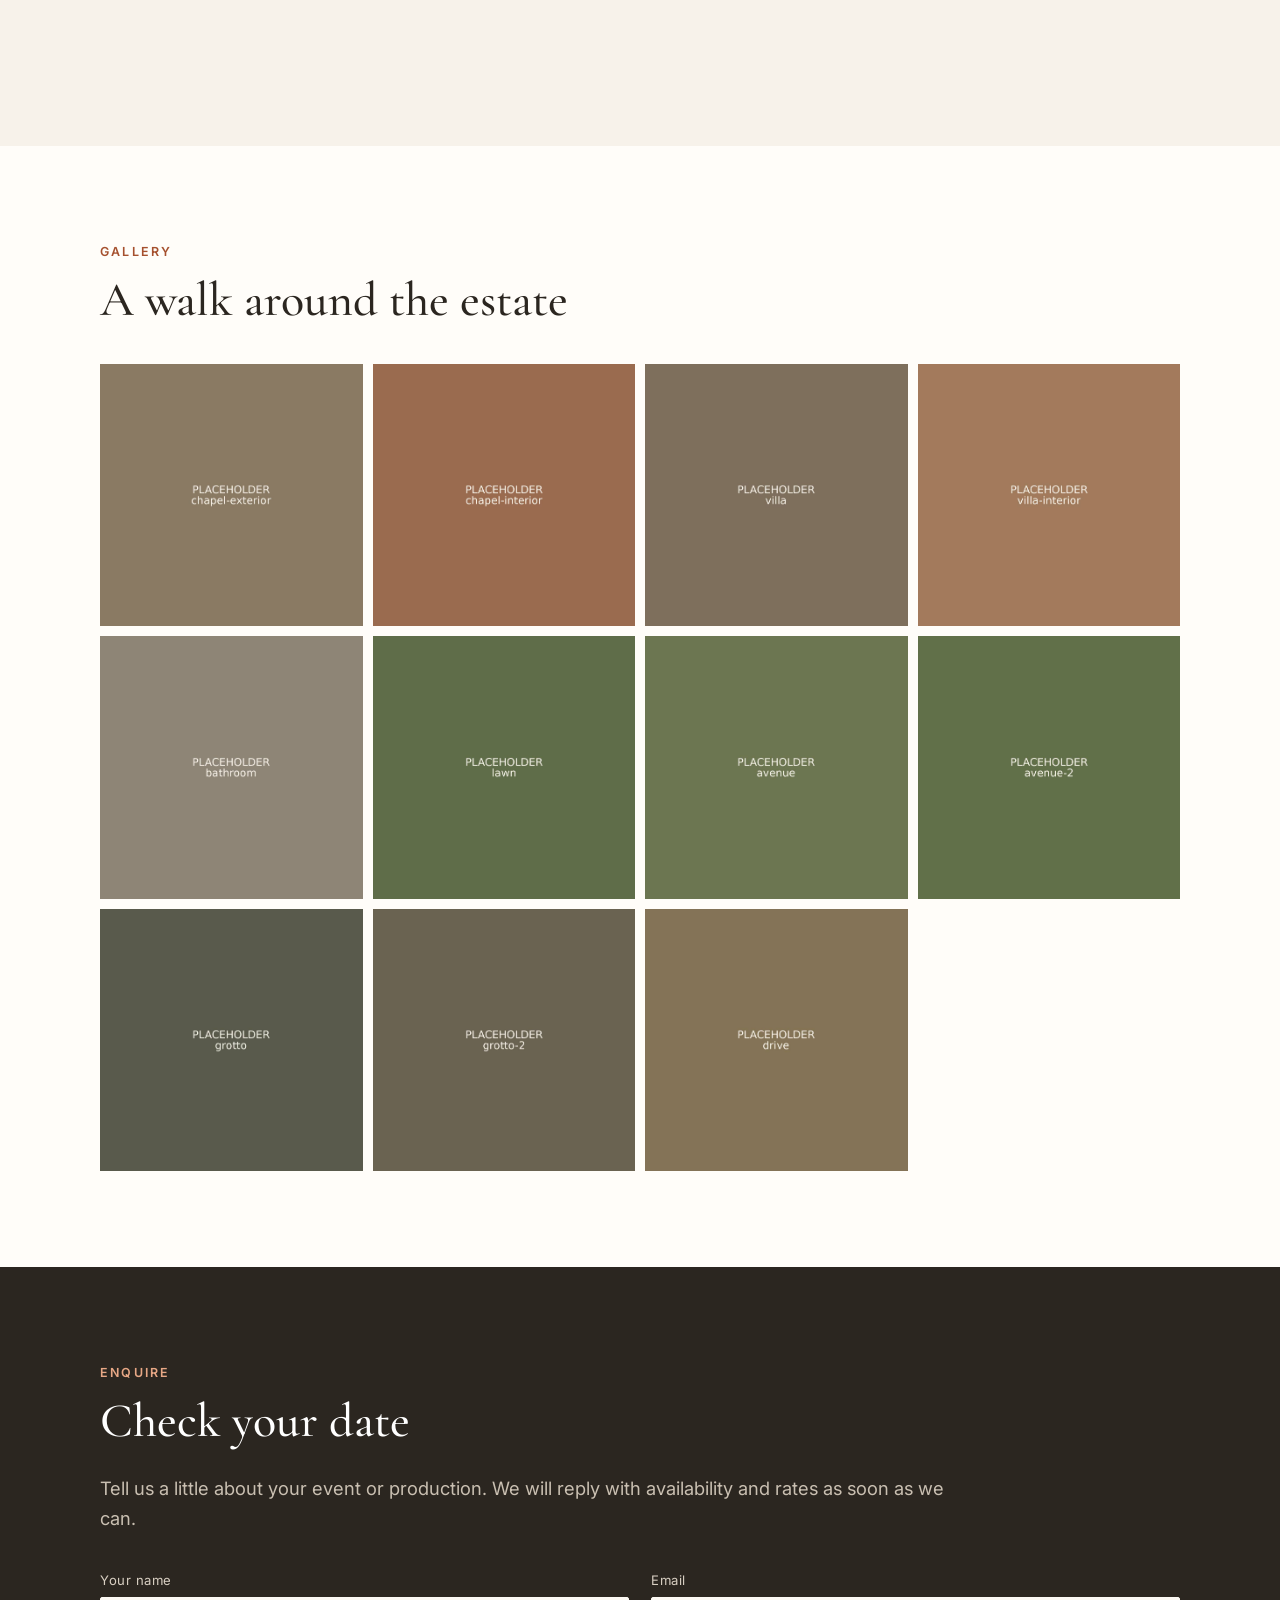
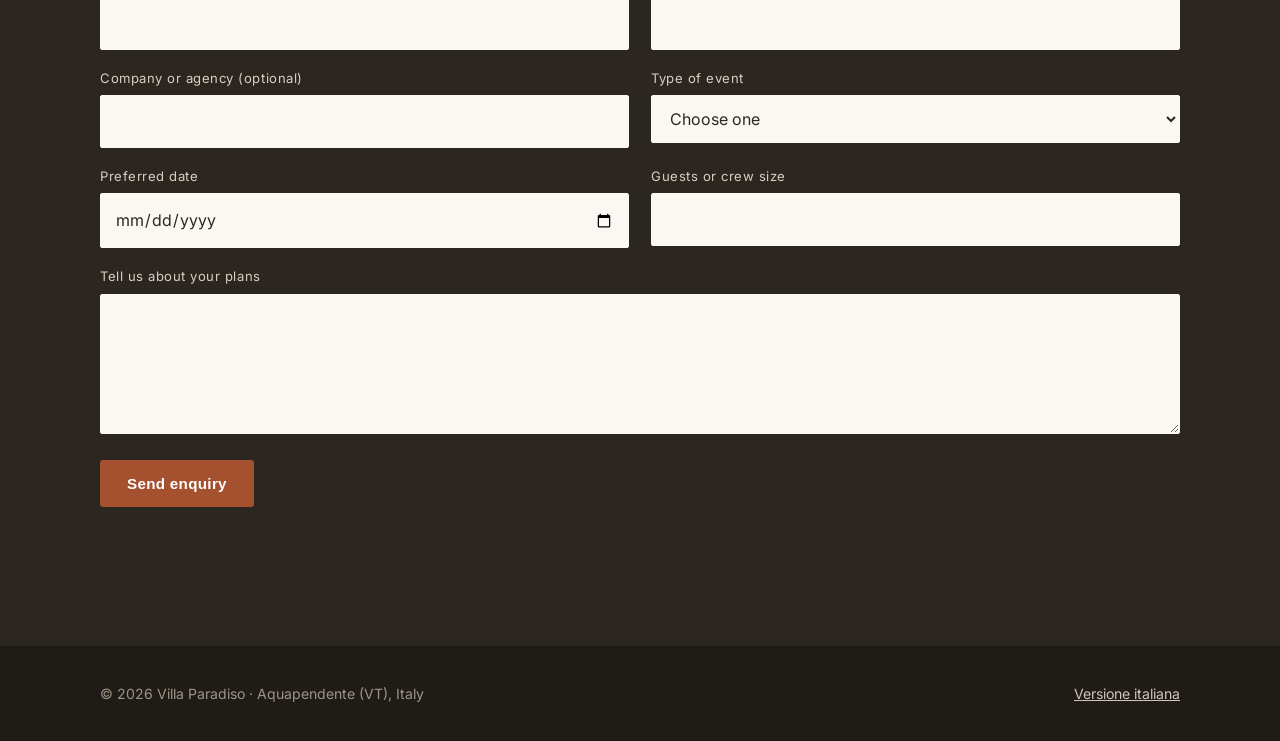
==== commit eca5694c: "Add the estate olive oil label Co-Authored-By: Claude Opus 5.5 (1M context) <noreply@anthropic.com> " ====
--- a/index.html
+++ b/index.html
@@ -232,7 +232,6 @@
       <button><img src="assets/img/grotto.jpg" alt="The Etruscan caves beneath the villa" loading="lazy"></button>
       <button><img src="assets/img/grotto-2.jpg" alt="Stone basin in the garden by the caves" loading="lazy"></button>
       <button><img src="assets/img/drive.jpg" alt="The drive through the estate" loading="lazy"></button>
-      <button><img src="assets/img/olive-oil.jpg" alt="Estate olive oil" loading="lazy"></button>
     </div>
   </div>
 </section>
--- a/assets/css/style.css
+++ b/assets/css/style.css
@@ -181,3 +181,6 @@
   form.enquiry { grid-template-columns: 1fr; }
   .audience-panel { padding: 26px 22px; }
 }
+
+/* Olive oil label: show the whole label, not a crop */
+#olive-oil .split-media img { aspect-ratio: auto; max-width: 420px; margin: 0 auto; box-shadow: 0 12px 30px rgba(43, 38, 32, .18); }
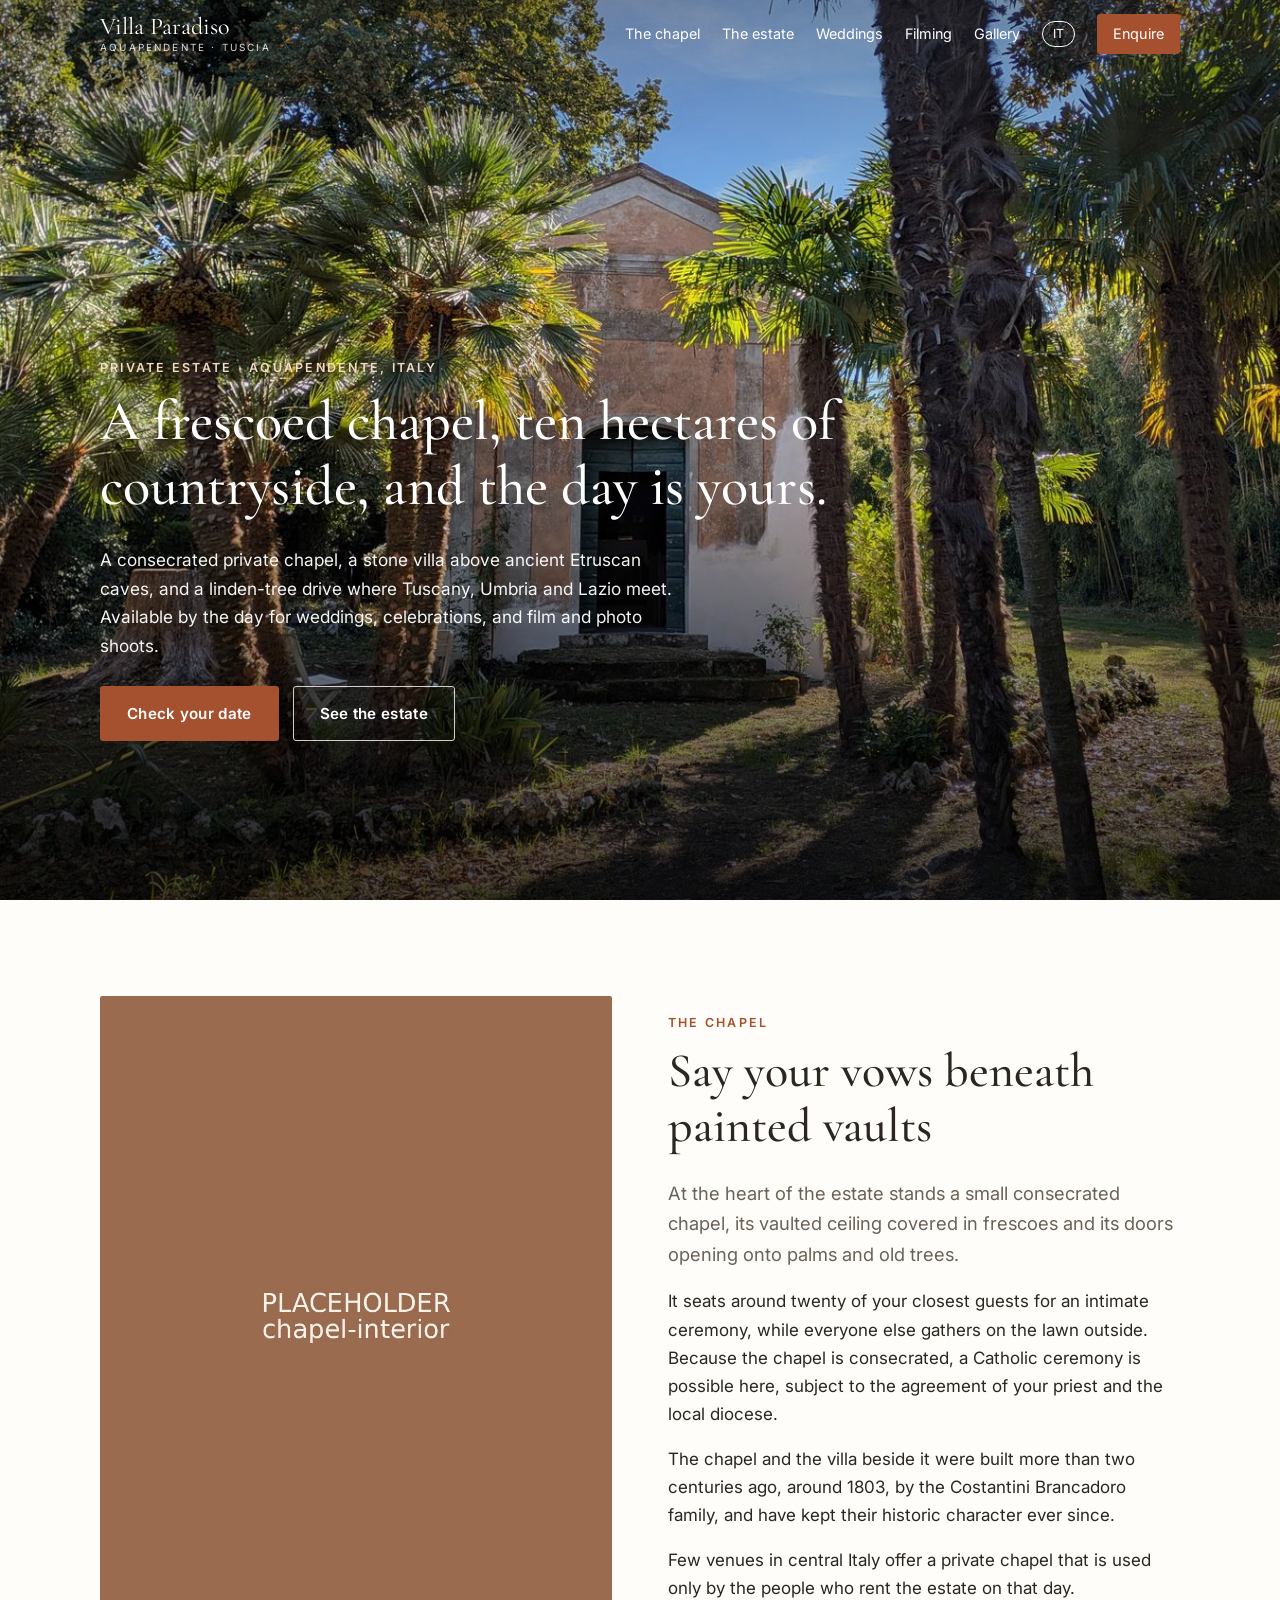
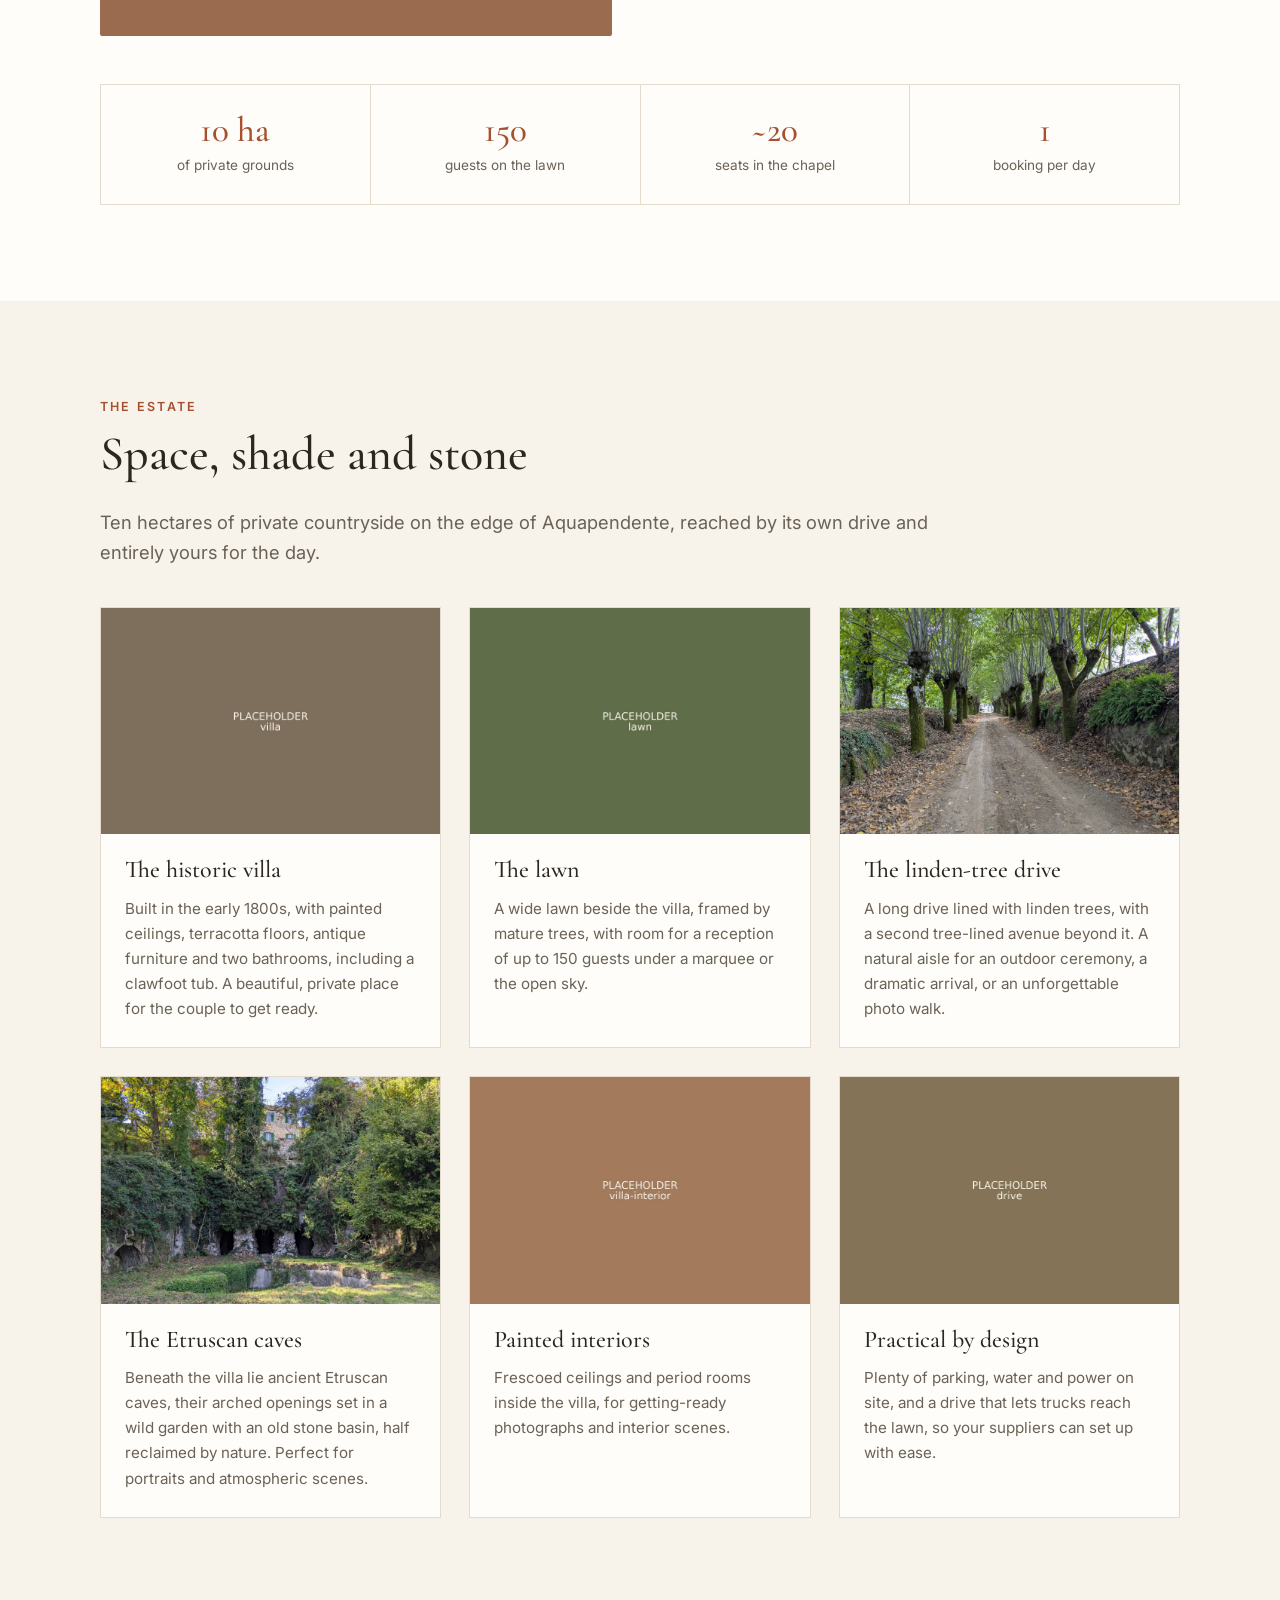
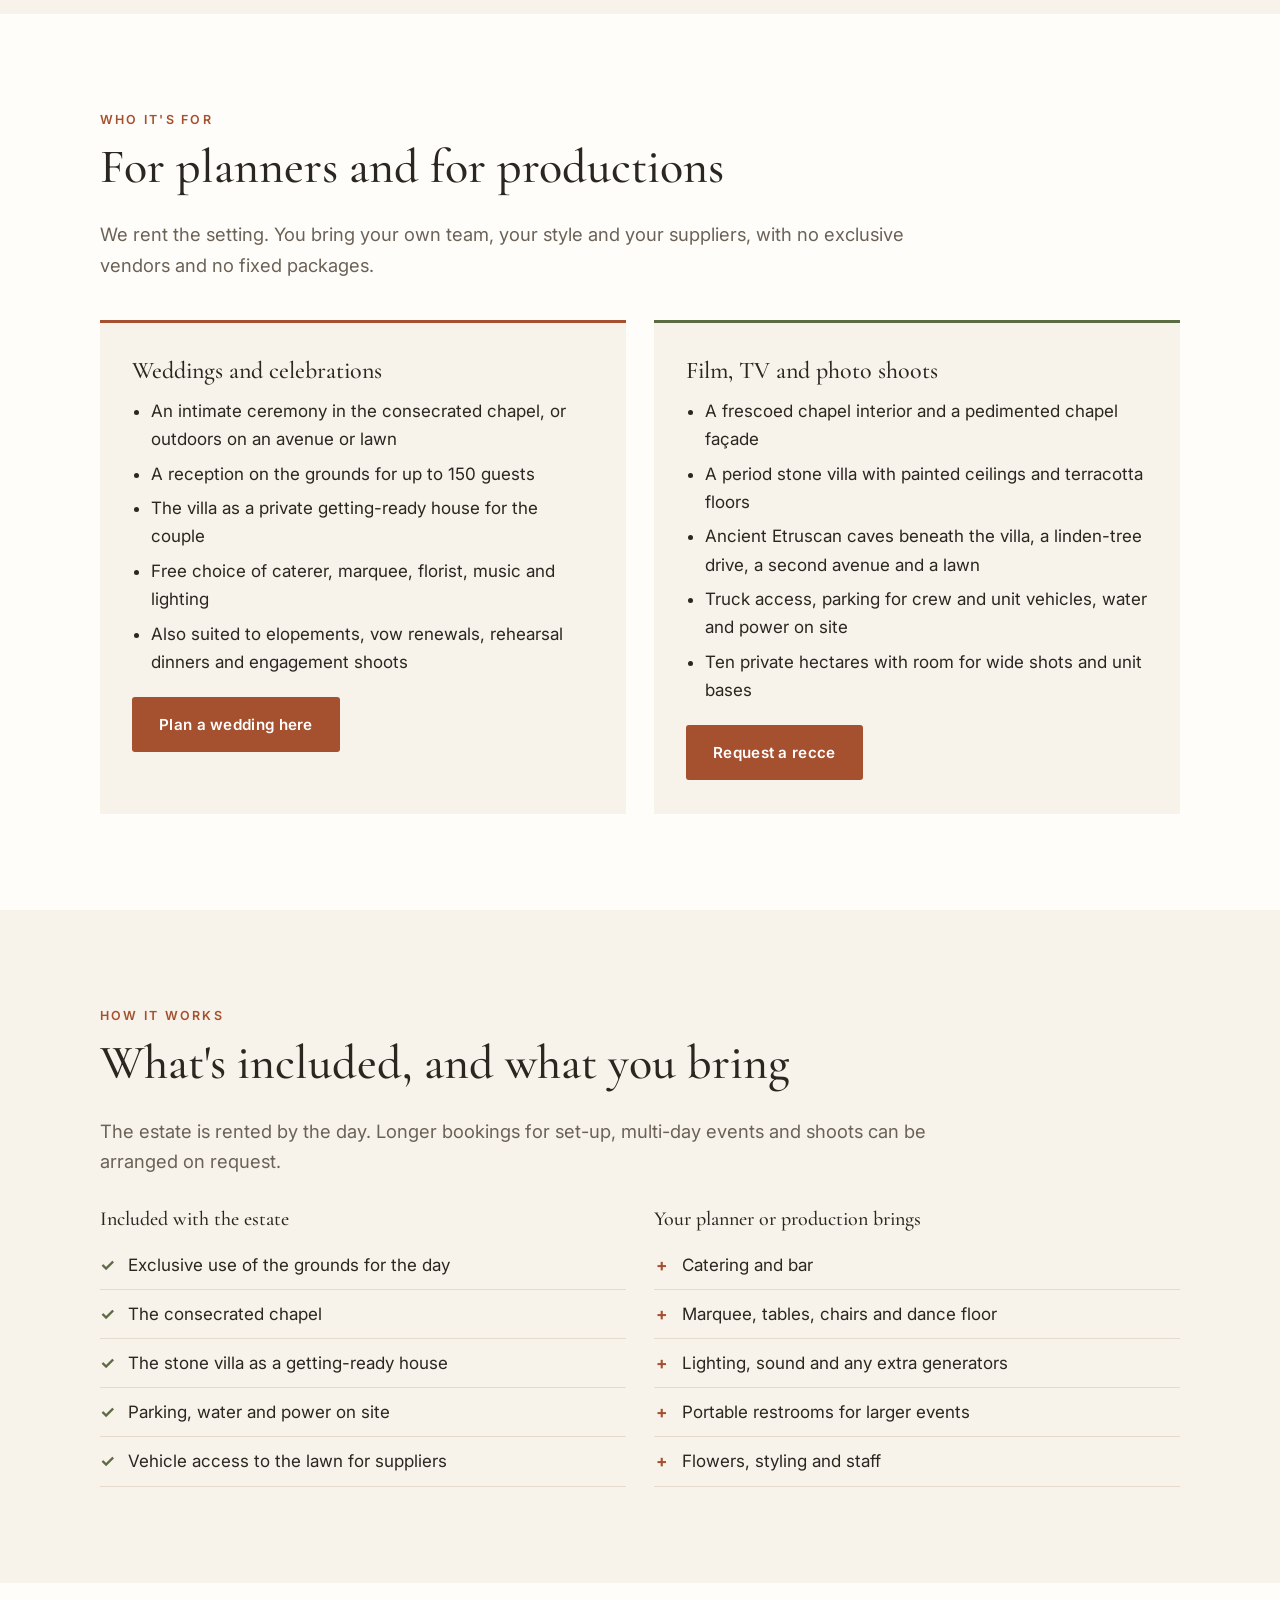
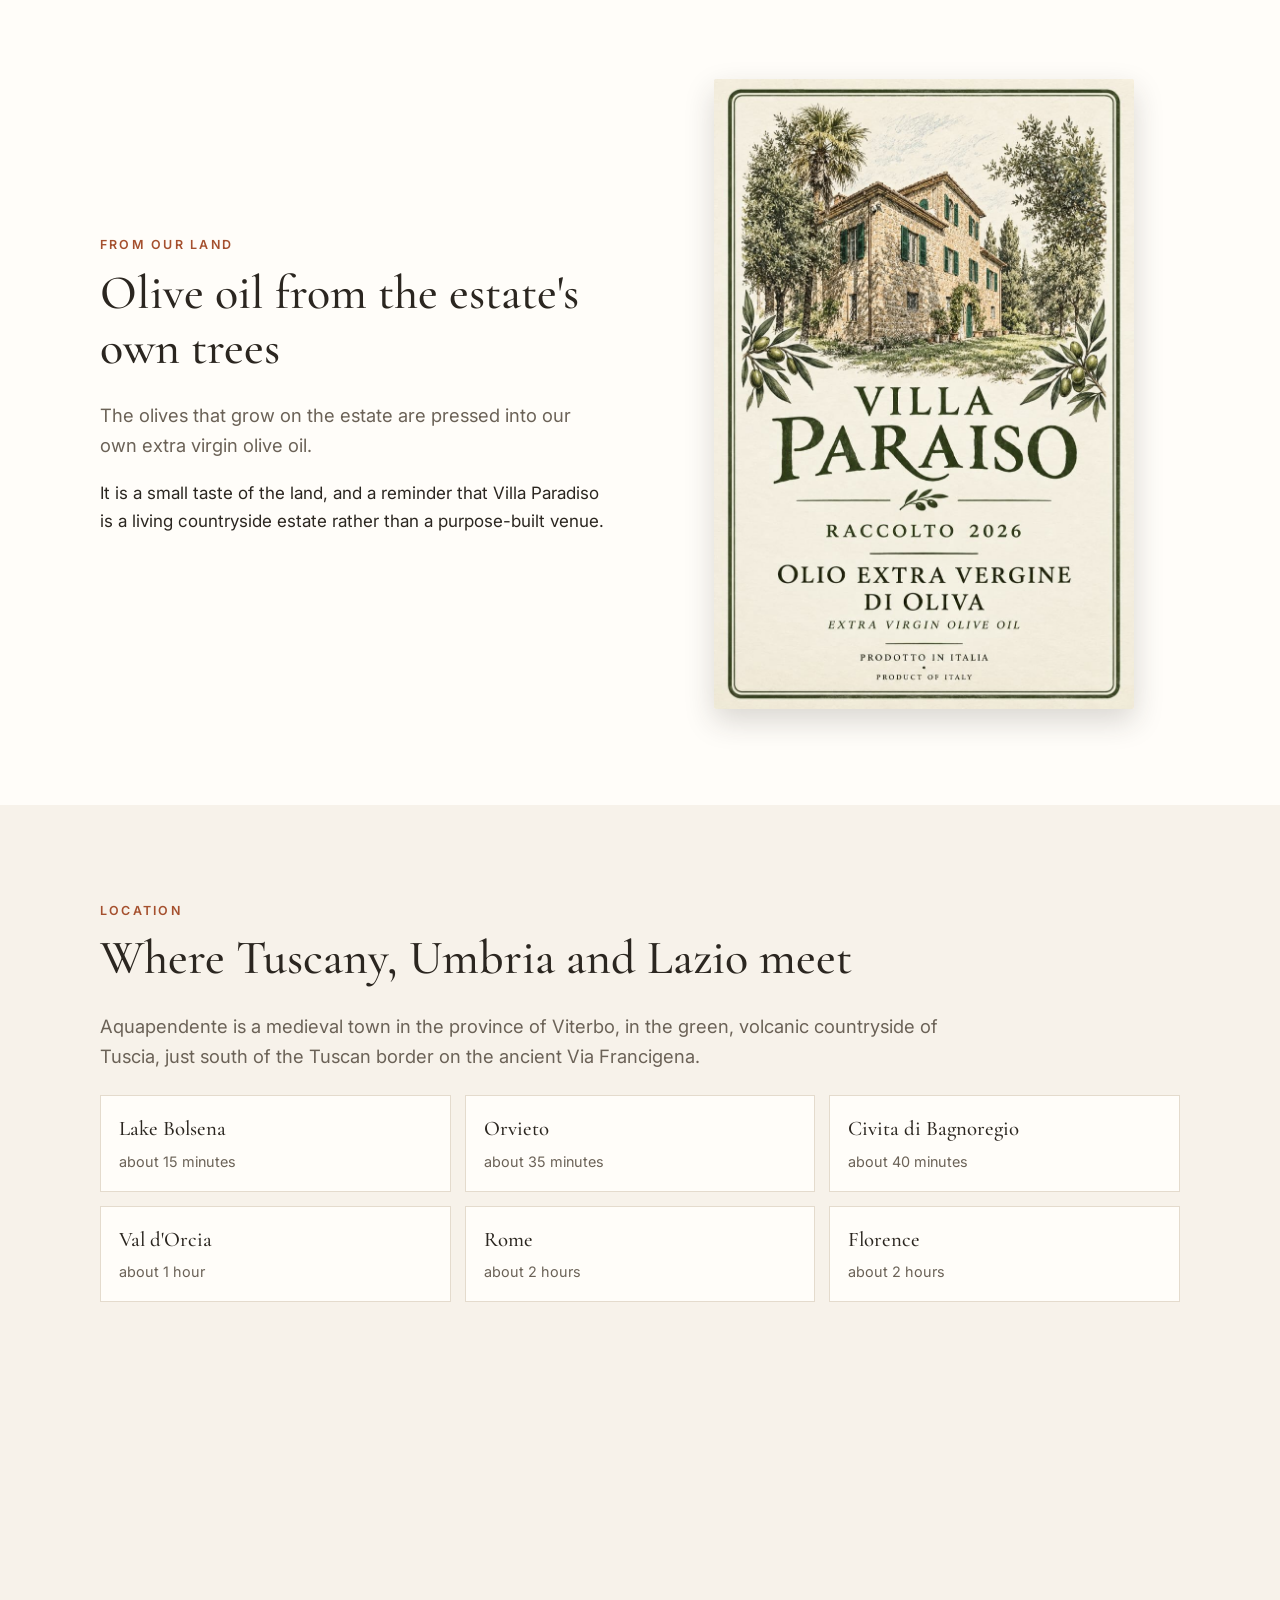
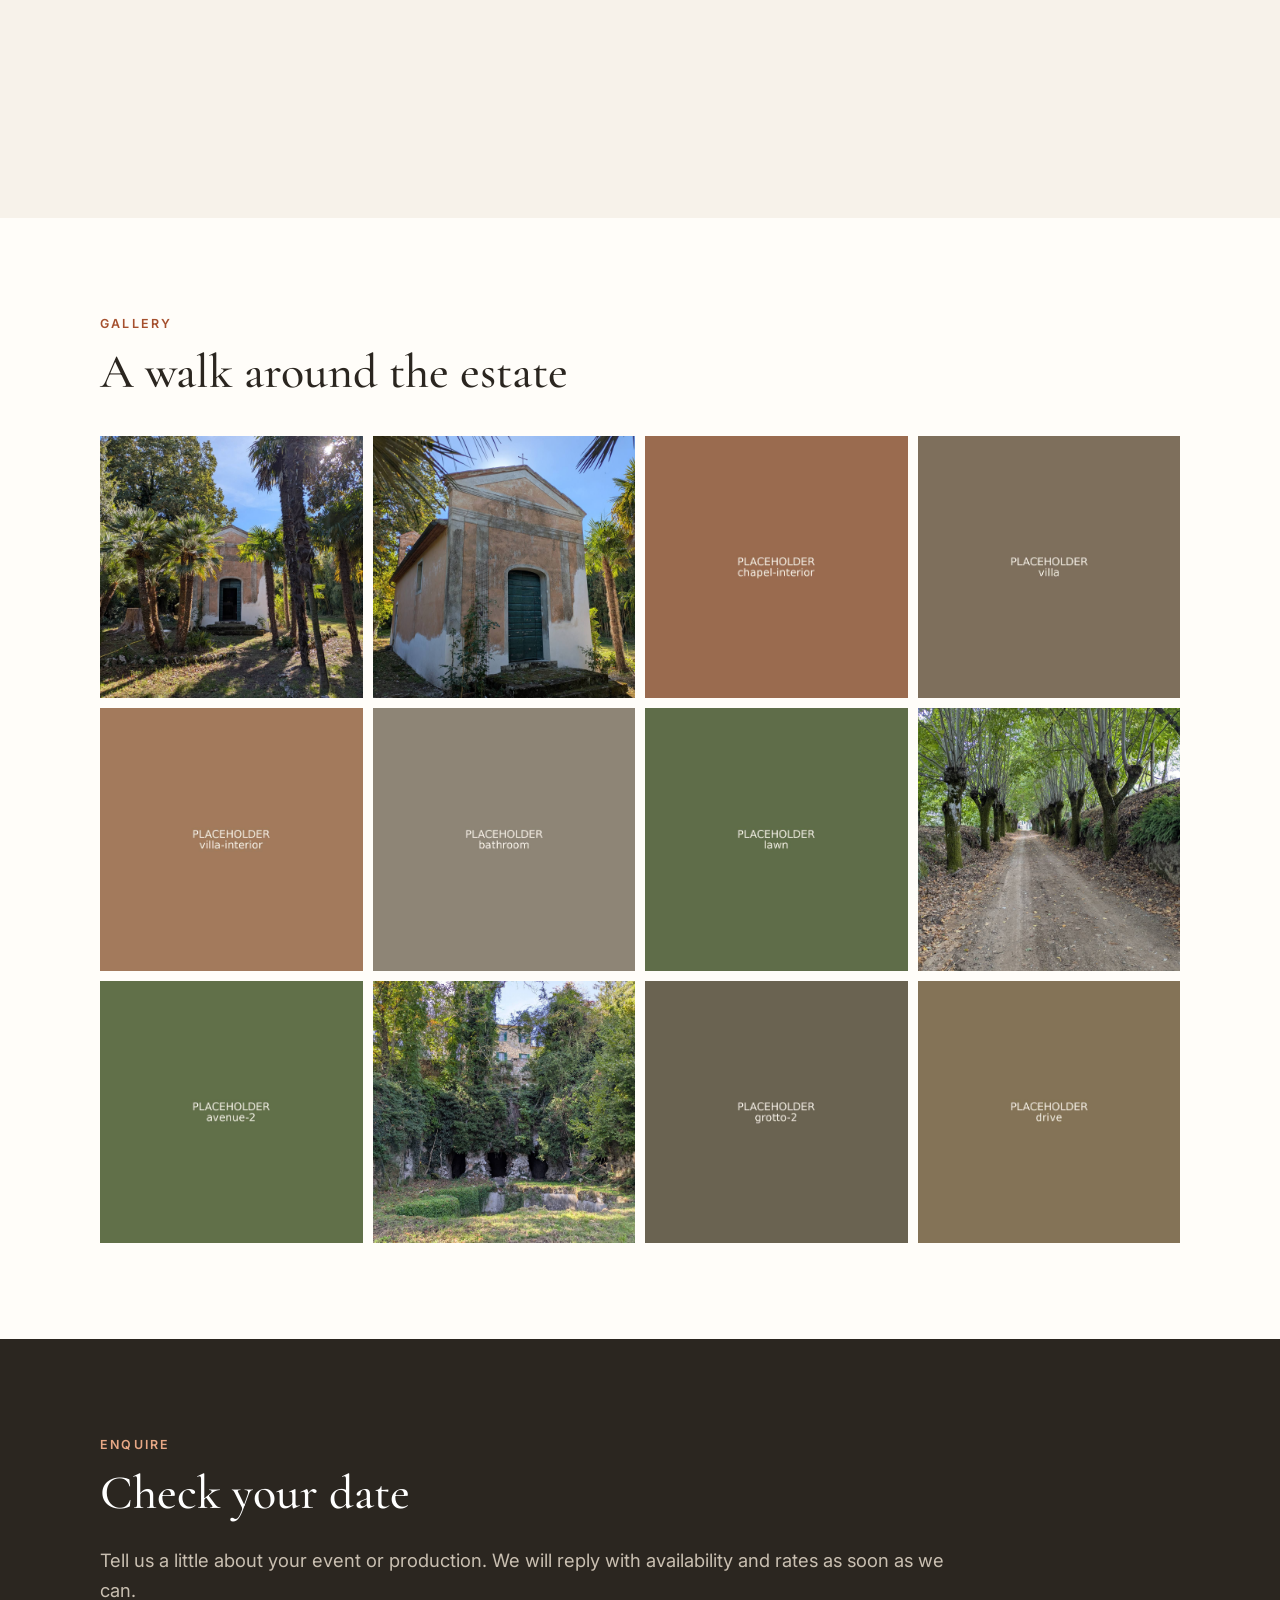
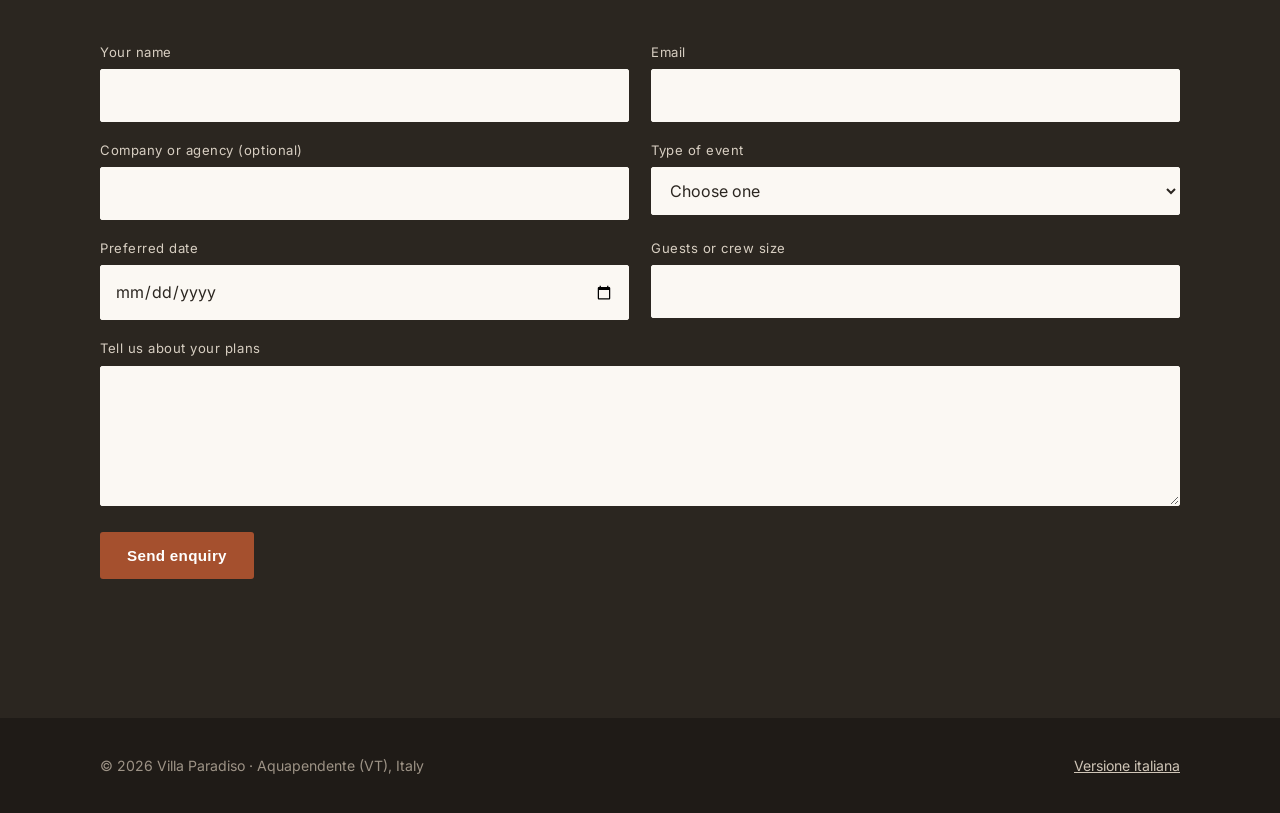
==== commit 500abe31: "Add first real photos: chapel hero, chapel facade, Etruscan caves, linden drive Photos resized and s" ====
--- a/index.html
+++ b/index.html
@@ -39,10 +39,10 @@
 
 <main id="top">
 
-<section class="hero" style="background-image:url('assets/img/chapel-exterior.jpg')">
+<section class="hero" style="background-position:center 60%;background-image:url('assets/img/chapel-exterior.jpg')">
   <div class="wrap">
     <div class="eyebrow">Private estate · Aquapendente, Italy</div>
-    <h1>A frescoed chapel,<br>ten hectares of countryside,<br>and the day is yours.</h1>
+    <h1>A frescoed chapel, ten hectares of countryside, and the day is yours.</h1>
     <p>A consecrated private chapel, a stone villa above ancient Etruscan caves, and a linden-tree drive where Tuscany, Umbria and Lazio meet. Available by the day for weddings, celebrations, and film and photo shoots.</p>
     <div class="hero-actions">
       <a class="btn btn-primary" href="#enquire">Check your date</a>
@@ -222,6 +222,7 @@
     <h2>A walk around the estate</h2>
     <div class="gallery">
       <button><img src="assets/img/chapel-exterior.jpg" alt="The chapel façade among palms" loading="lazy"></button>
+      <button><img src="assets/img/chapel-facade.jpg" alt="The chapel façade and green door" loading="lazy"></button>
       <button><img src="assets/img/chapel-interior.jpg" alt="Frescoed chapel interior" loading="lazy"></button>
       <button><img src="assets/img/villa.jpg" alt="The stone villa" loading="lazy"></button>
       <button><img src="assets/img/villa-interior.jpg" alt="Painted ceiling in the villa" loading="lazy"></button>
--- a/assets/css/style.css
+++ b/assets/css/style.css
@@ -184,3 +184,10 @@
 
 /* Olive oil label: show the whole label, not a crop */
 #olive-oil .split-media img { aspect-ratio: auto; max-width: 420px; margin: 0 auto; box-shadow: 0 12px 30px rgba(43, 38, 32, .18); }
+
+/* Hero: keep the text low and compact so the chapel stays visible above it */
+.hero { min-height: 100vh; }
+.hero::before { background: linear-gradient(180deg, rgba(0,0,0,.35) 0%, rgba(0,0,0,0) 30%, rgba(0,0,0,.15) 55%, rgba(0,0,0,.72) 100%); }
+.hero .wrap { width: 100%; padding-bottom: 7vh; }
+.hero h1 { font-size: clamp(2.3rem, 4.4vw, 3.6rem); max-width: 16em; }
+.hero p { font-size: 1.08rem; max-width: 34em; }
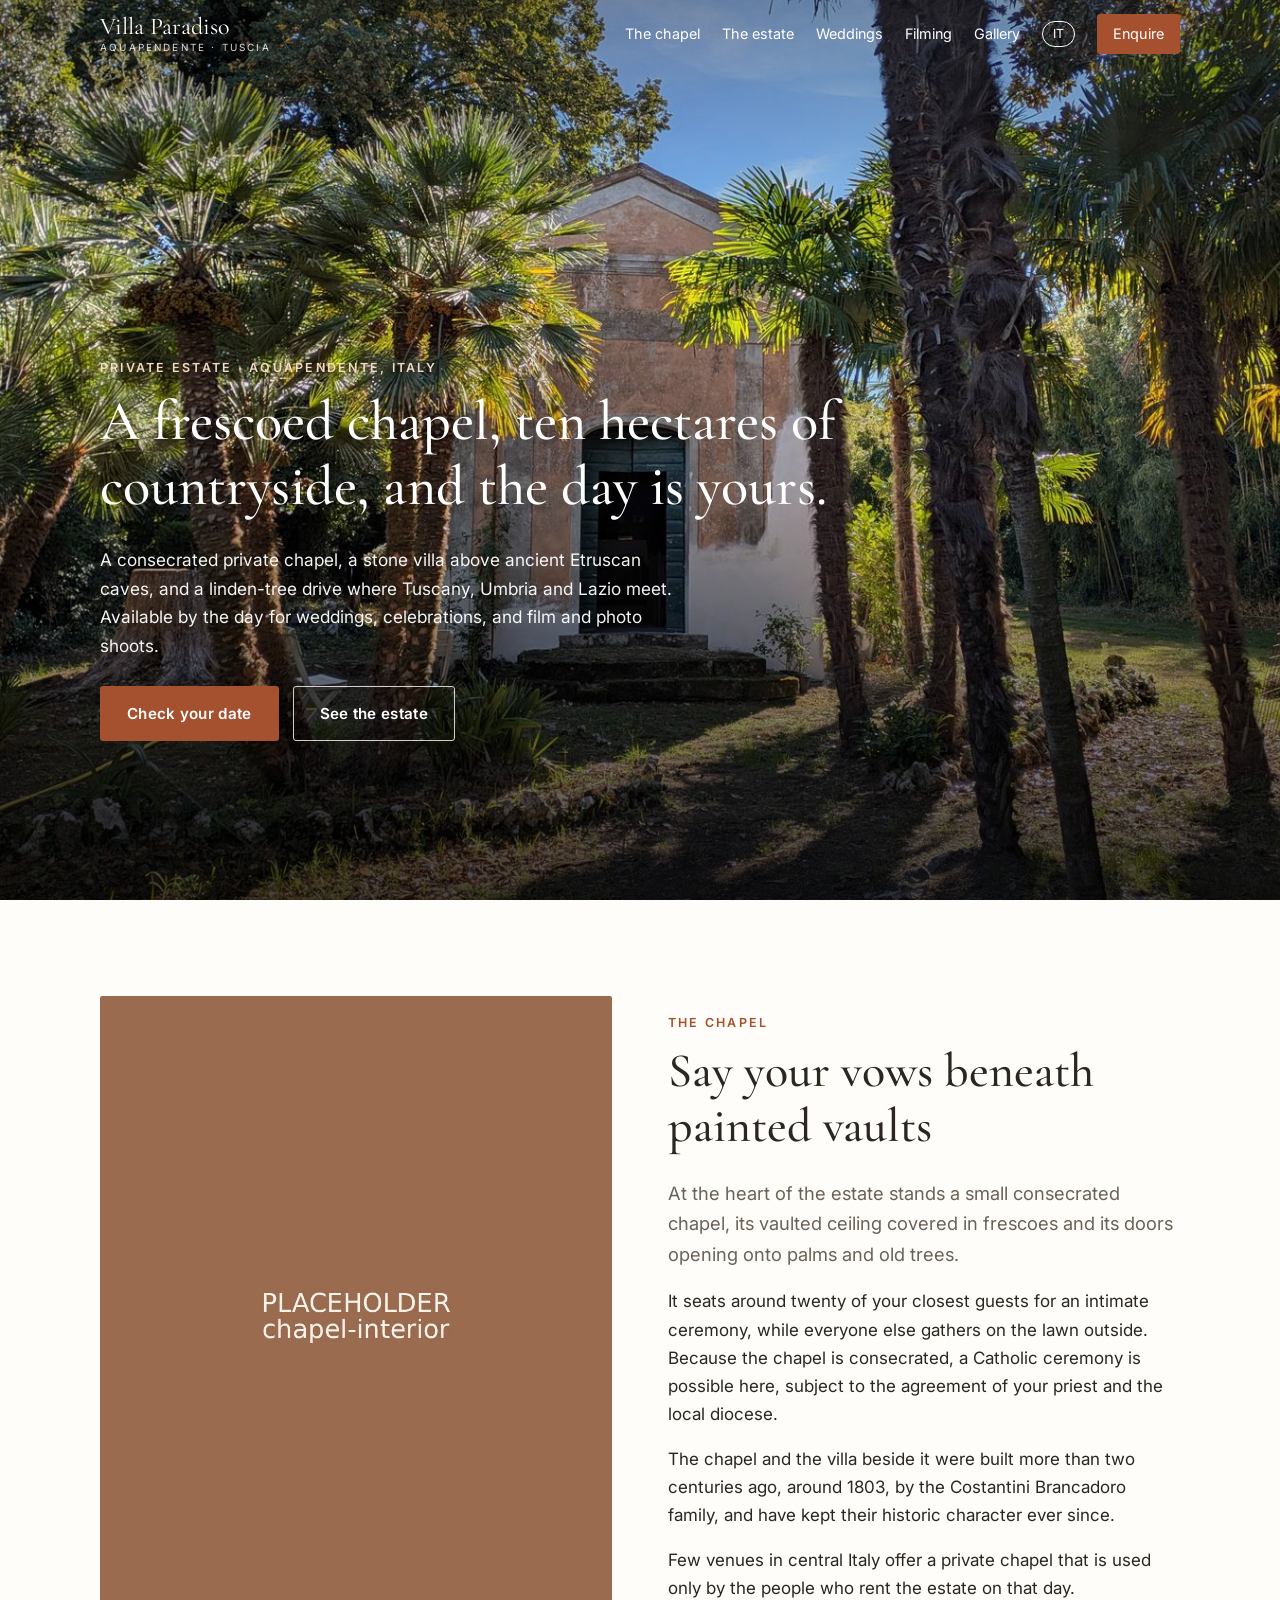
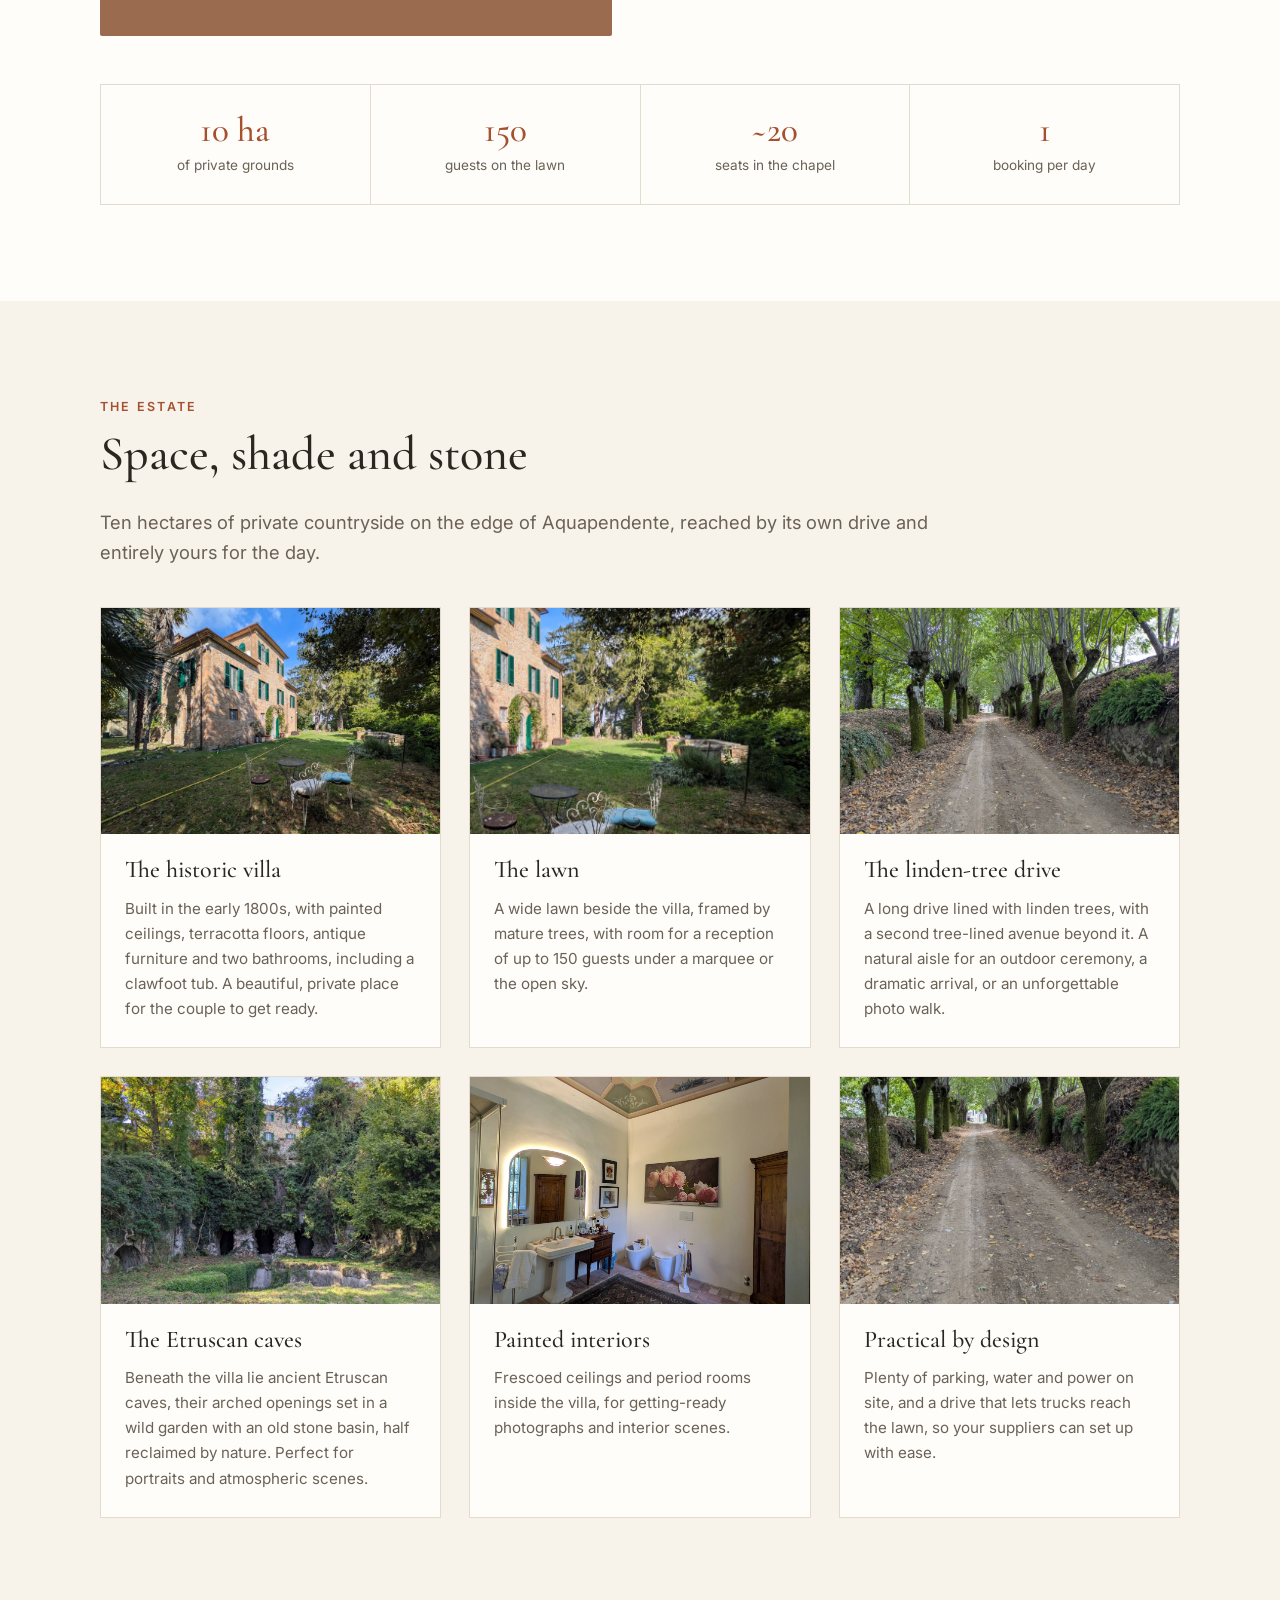
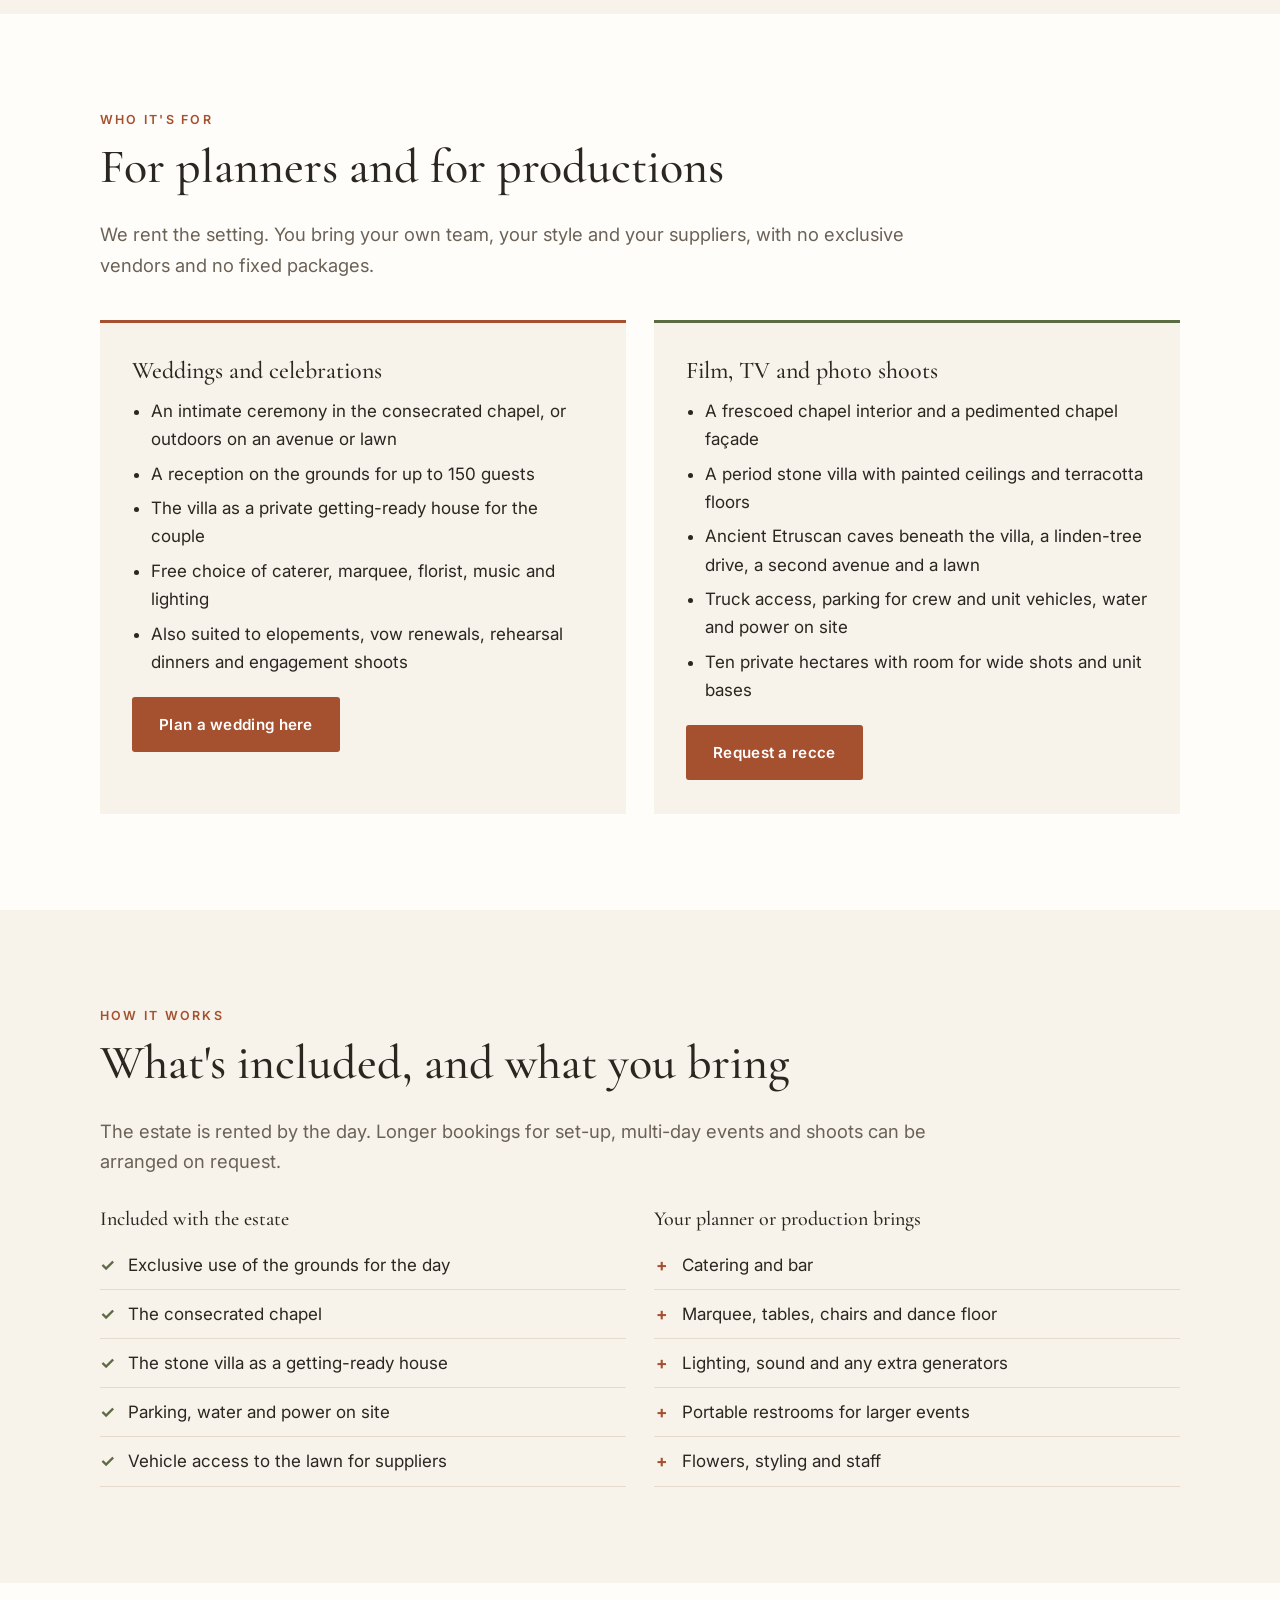
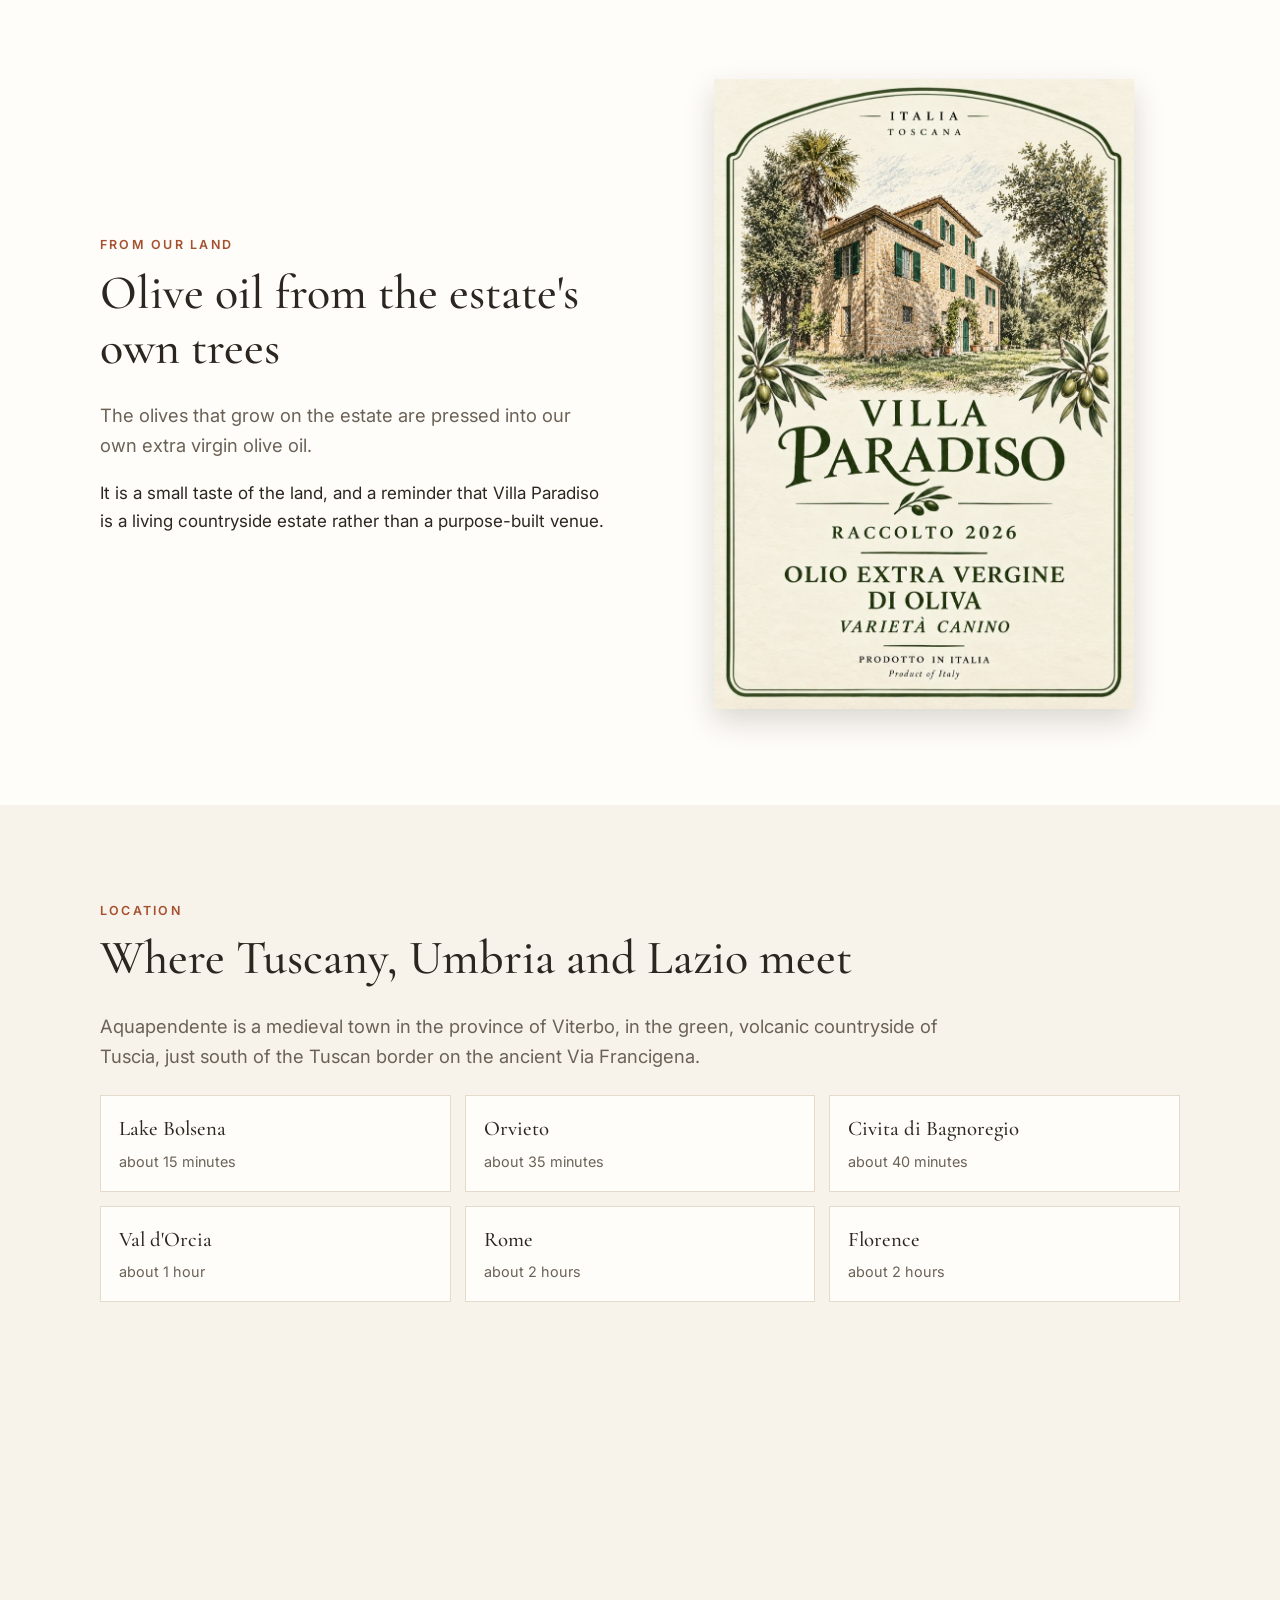
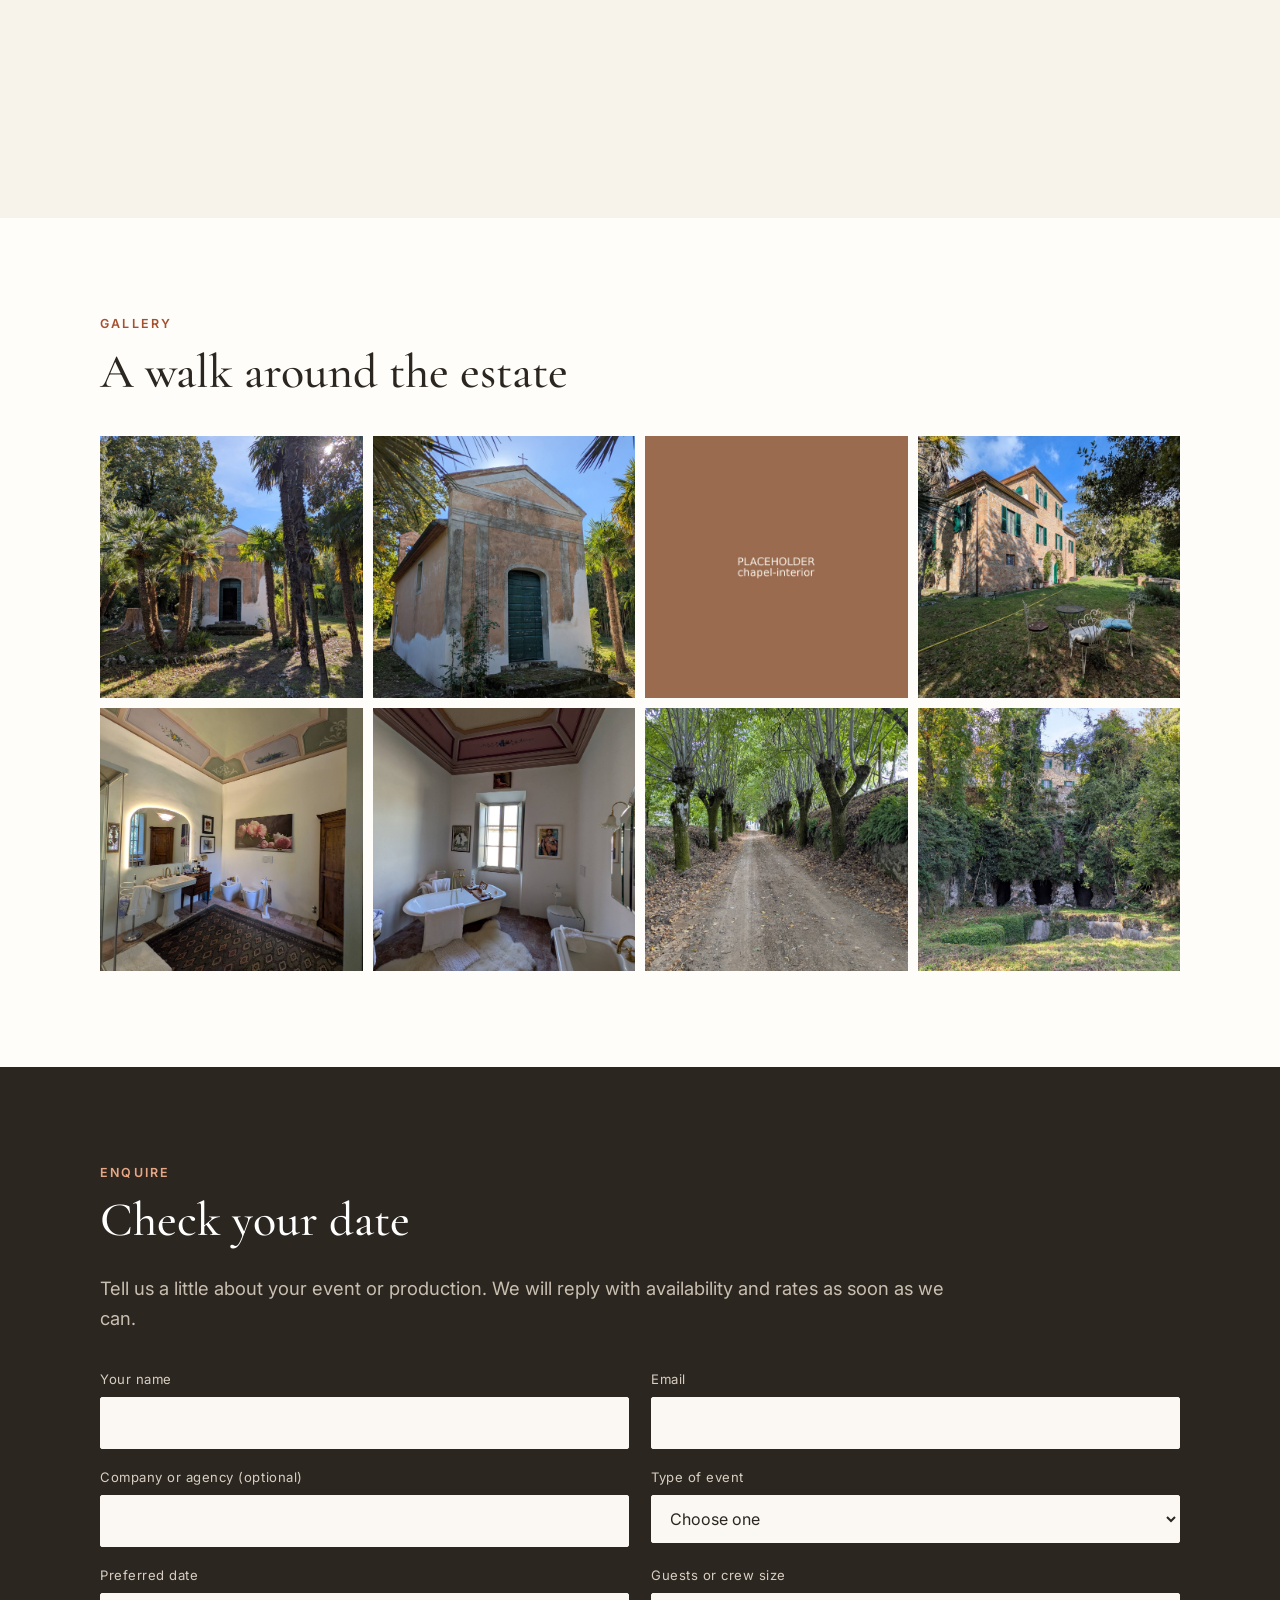
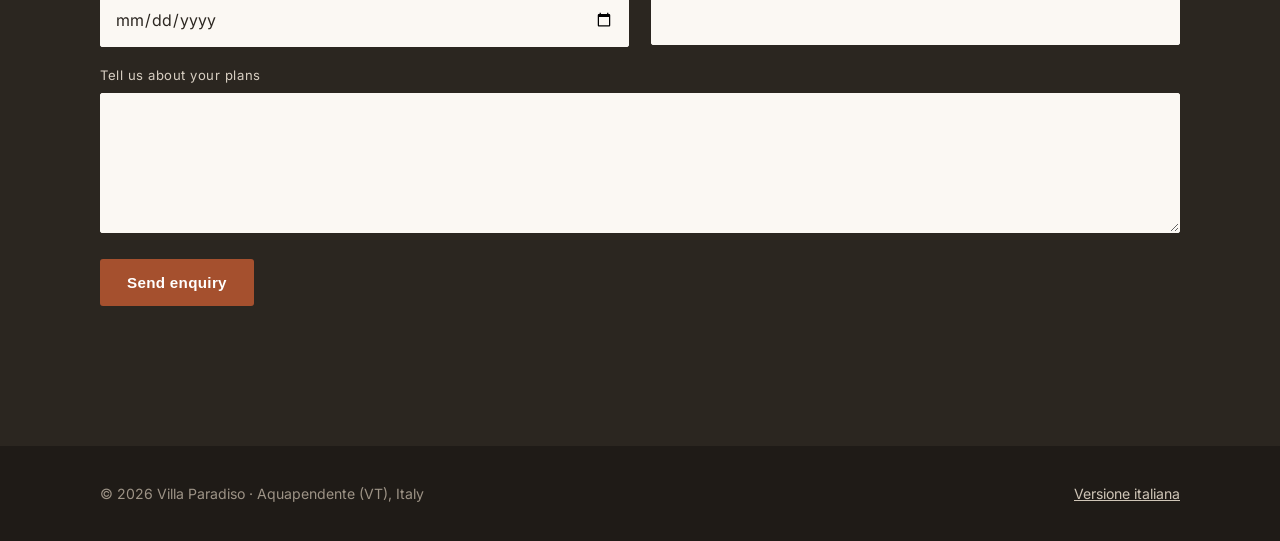
==== commit ad87019b: "Add villa, lawn, interiors, bathroom, drive photos and updated label Co-Authored-By: Claude Opus 5.5" ====
--- a/index.html
+++ b/index.html
@@ -227,12 +227,8 @@
       <button><img src="assets/img/villa.jpg" alt="The stone villa" loading="lazy"></button>
       <button><img src="assets/img/villa-interior.jpg" alt="Painted ceiling in the villa" loading="lazy"></button>
       <button><img src="assets/img/bathroom.jpg" alt="Bathroom with clawfoot tub" loading="lazy"></button>
-      <button><img src="assets/img/lawn.jpg" alt="The lawn and mature trees" loading="lazy"></button>
       <button><img src="assets/img/avenue.jpg" alt="The linden-tree drive" loading="lazy"></button>
-      <button><img src="assets/img/avenue-2.jpg" alt="The second avenue" loading="lazy"></button>
       <button><img src="assets/img/grotto.jpg" alt="The Etruscan caves beneath the villa" loading="lazy"></button>
-      <button><img src="assets/img/grotto-2.jpg" alt="Stone basin in the garden by the caves" loading="lazy"></button>
-      <button><img src="assets/img/drive.jpg" alt="The drive through the estate" loading="lazy"></button>
     </div>
   </div>
 </section>
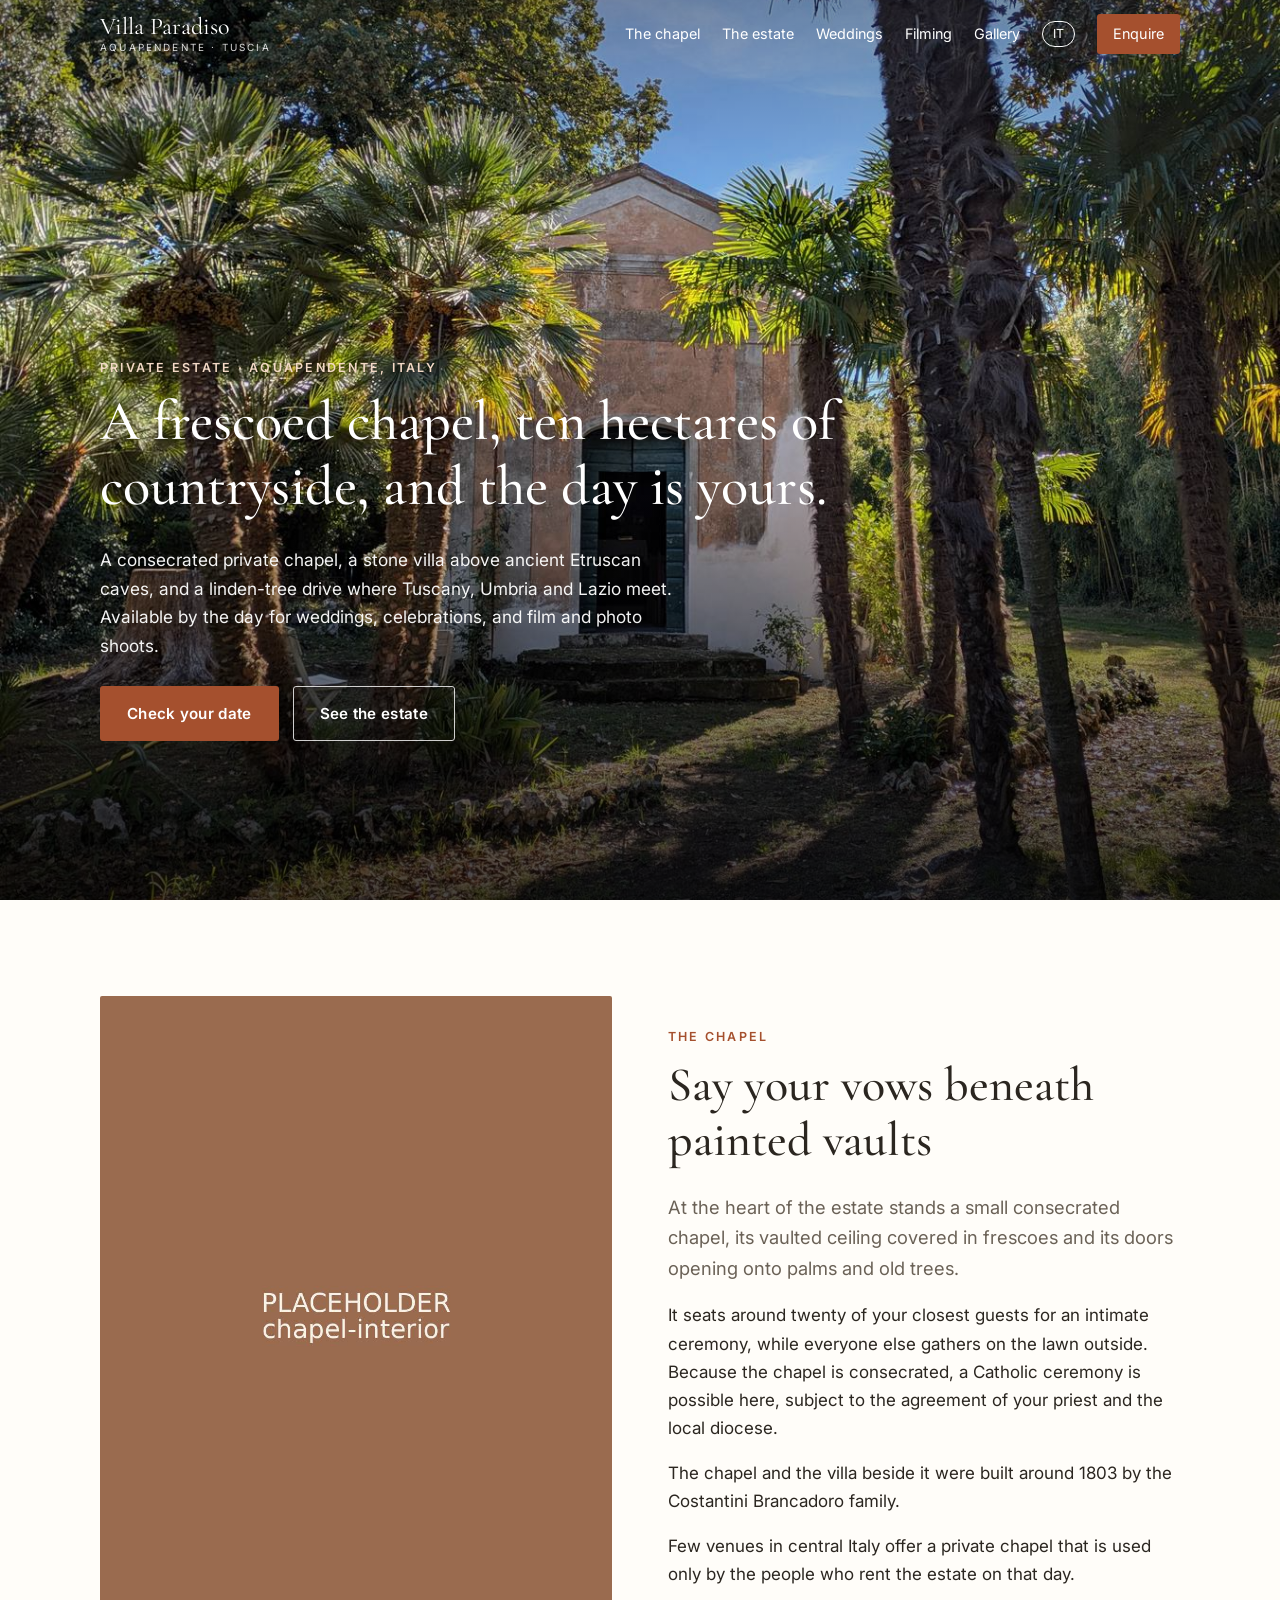
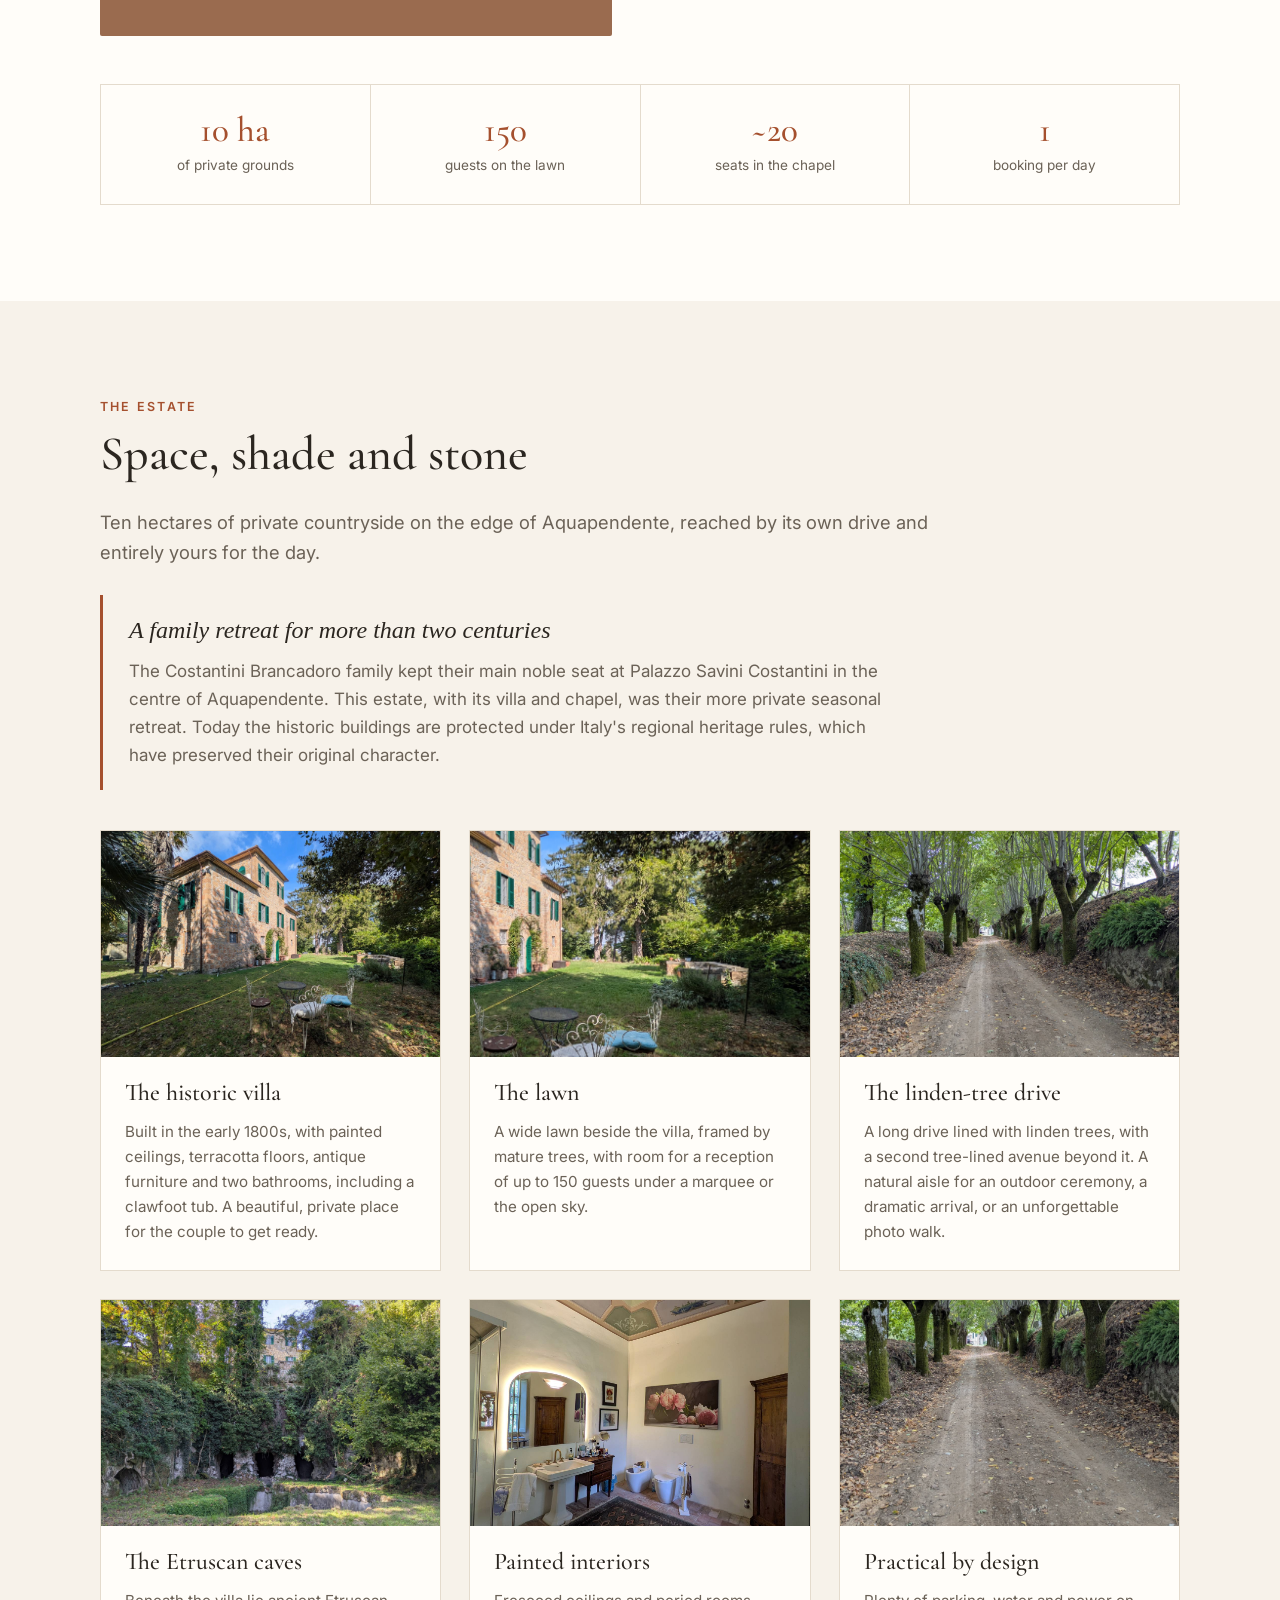
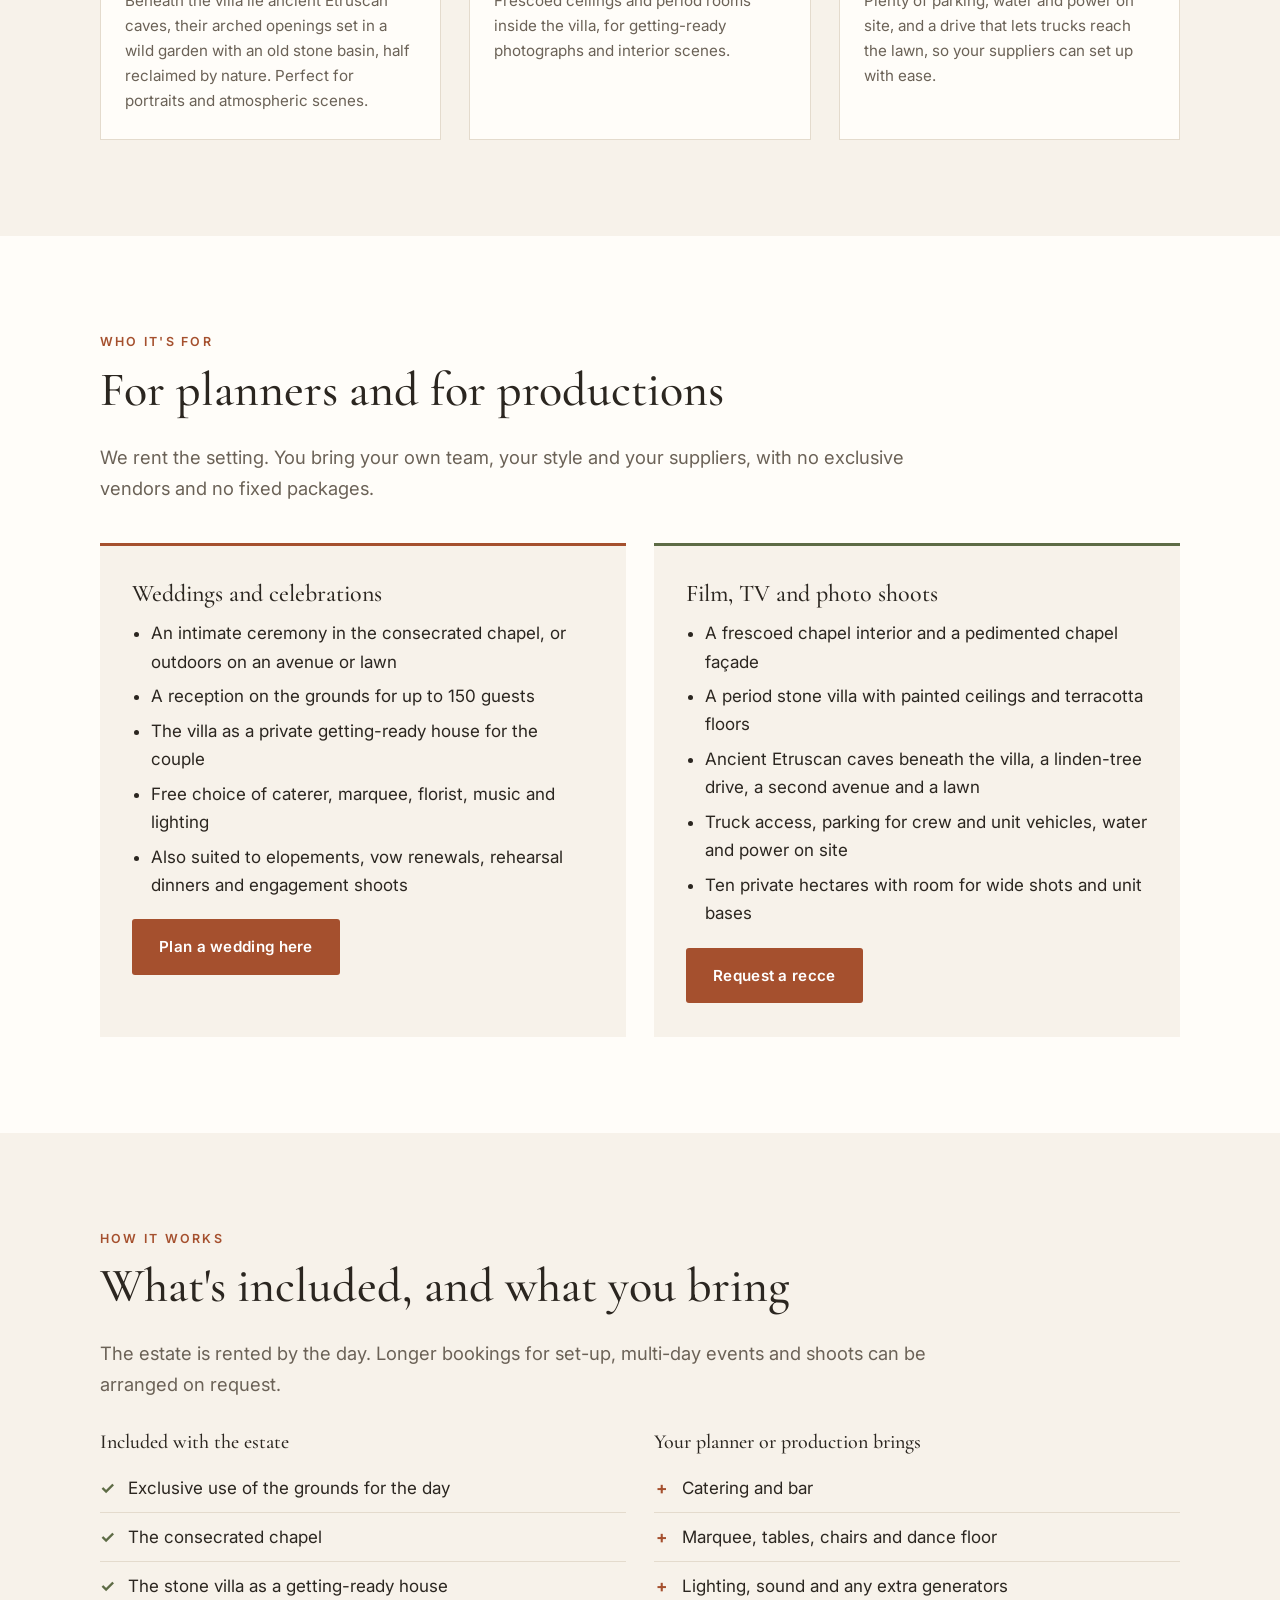
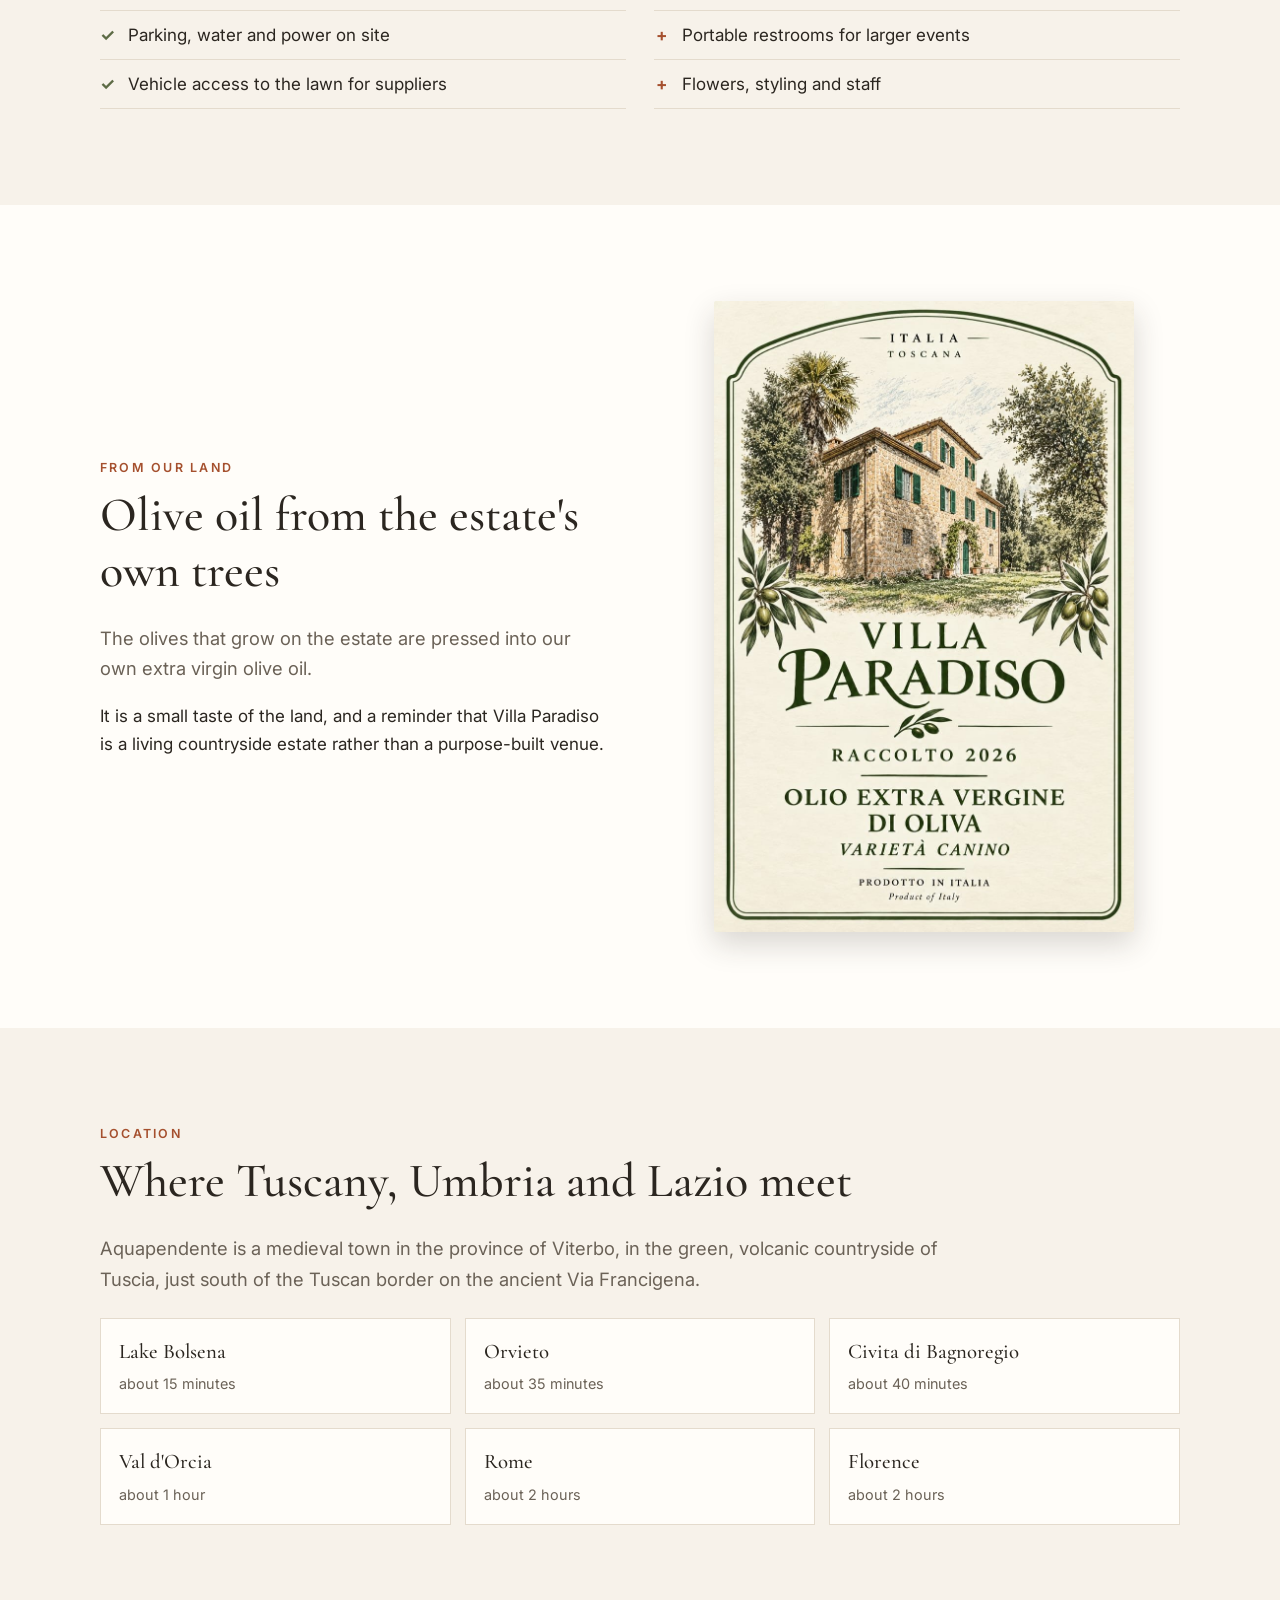
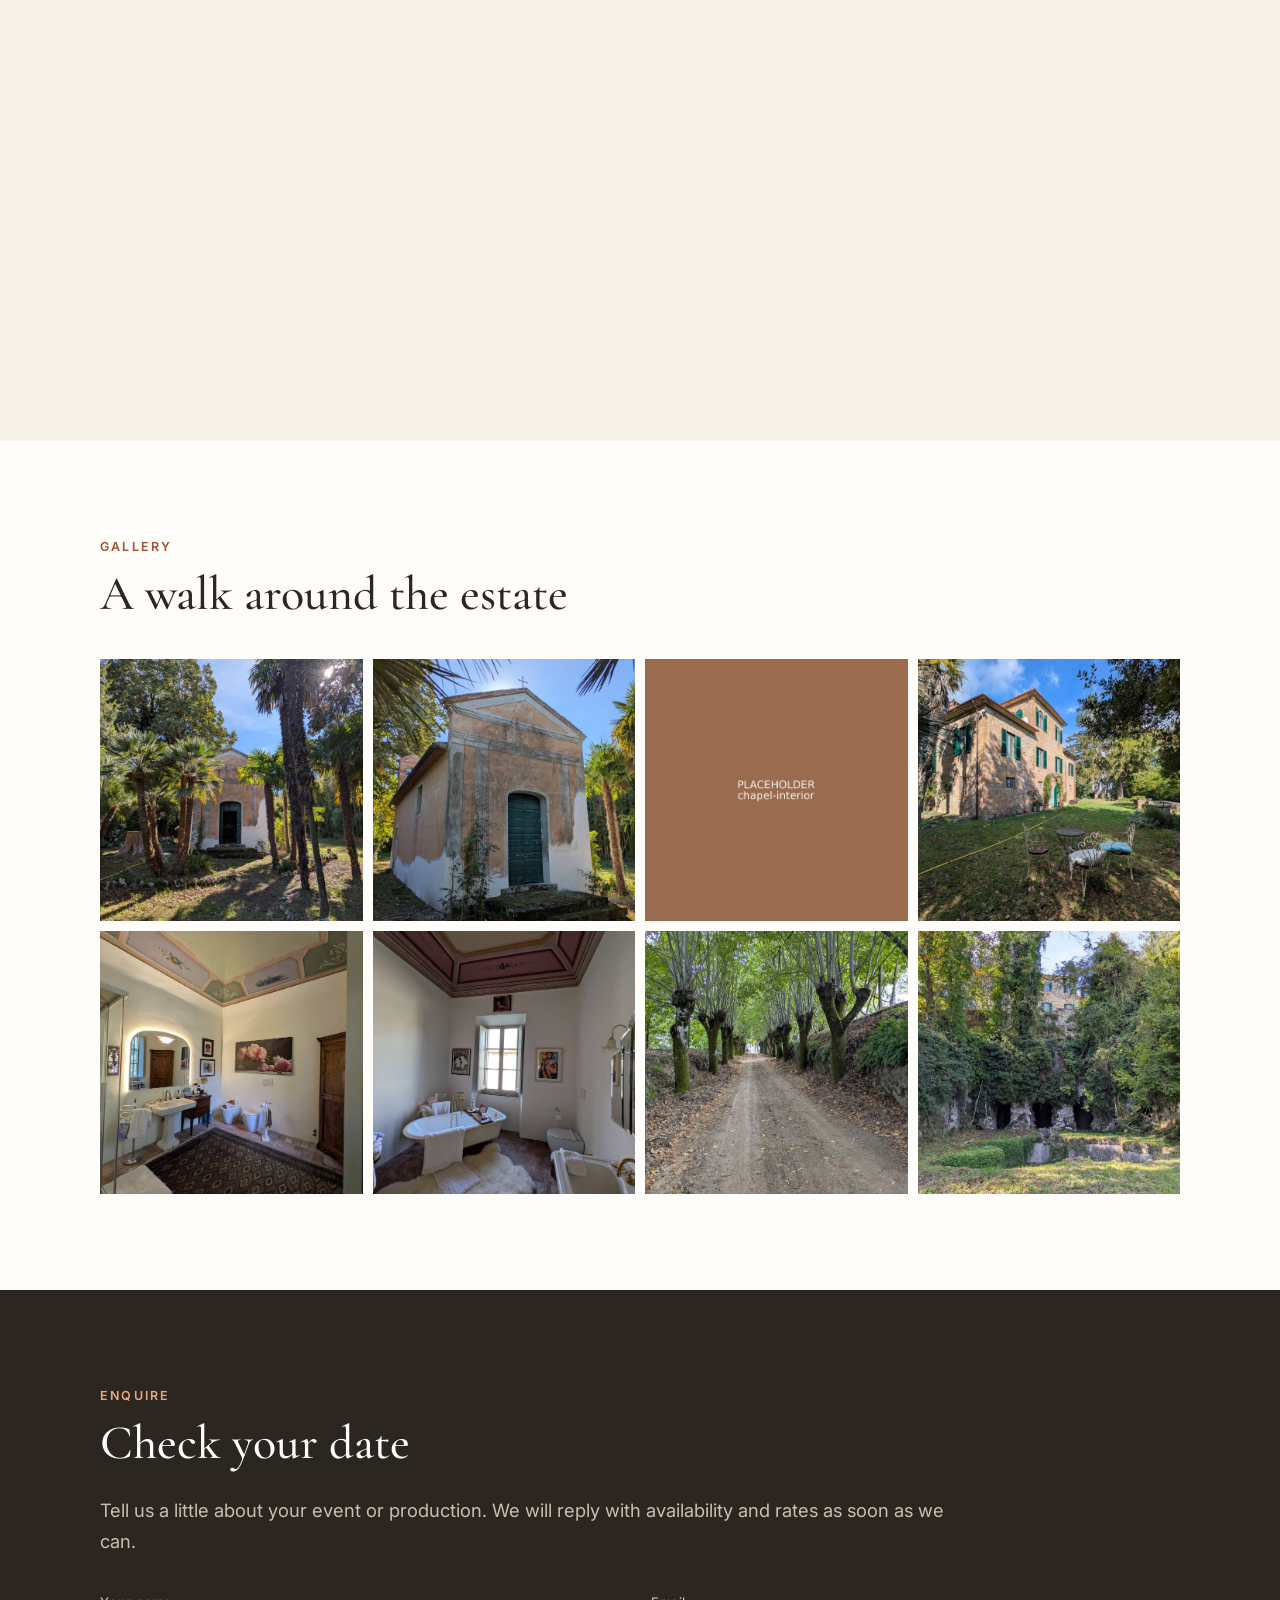
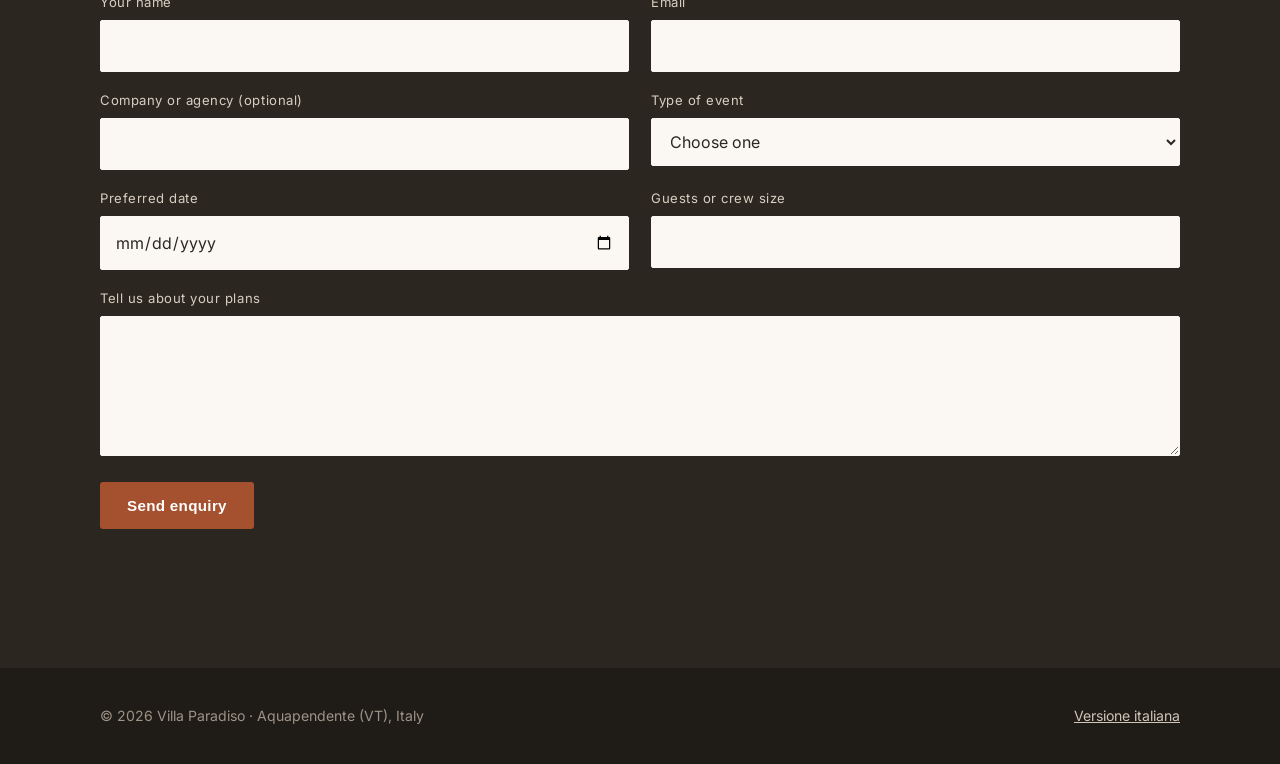
==== commit 92cf5e7a: "Add Costantini Brancadoro family history to the estate section Co-Authored-By: Claude Opus 5.5 (1M c" ====
--- a/index.html
+++ b/index.html
@@ -59,7 +59,7 @@
       <h2>Say your vows beneath painted vaults</h2>
       <p class="lead">At the heart of the estate stands a small consecrated chapel, its vaulted ceiling covered in frescoes and its doors opening onto palms and old trees.</p>
       <p>It seats around twenty of your closest guests for an intimate ceremony, while everyone else gathers on the lawn outside. Because the chapel is consecrated, a Catholic ceremony is possible here, subject to the agreement of your priest and the local diocese.</p>
-      <p>The chapel and the villa beside it were built more than two centuries ago, around 1803, by the Costantini Brancadoro family, and have kept their historic character ever since.</p>
+      <p>The chapel and the villa beside it were built around 1803 by the Costantini Brancadoro family.</p>
       <p>Few venues in central Italy offer a private chapel that is used only by the people who rent the estate on that day.</p>
     </div>
   </div>
@@ -78,6 +78,10 @@
     <div class="eyebrow">The estate</div>
     <h2>Space, shade and stone</h2>
     <p class="lead">Ten hectares of private countryside on the edge of Aquapendente, reached by its own drive and entirely yours for the day.</p>
+    <div class="history">
+      <h3>A family retreat for more than two centuries</h3>
+      <p>The Costantini Brancadoro family kept their main noble seat at Palazzo Savini Costantini in the centre of Aquapendente. This estate, with its villa and chapel, was their more private seasonal retreat. Today the historic buildings are protected under Italy's regional heritage rules, which have preserved their original character.</p>
+    </div>
     <div class="cards">
       <article class="card">
         <img src="assets/img/villa.jpg" alt="Three-storey stone villa with green shutters" loading="lazy">
--- a/assets/css/style.css
+++ b/assets/css/style.css
@@ -191,3 +191,7 @@
 .hero .wrap { width: 100%; padding-bottom: 7vh; }
 .hero h1 { font-size: clamp(2.3rem, 4.4vw, 3.6rem); max-width: 16em; }
 .hero p { font-size: 1.08rem; max-width: 34em; }
+
+.history { margin-top: 28px; padding: 22px 0 4px 26px; border-left: 3px solid var(--terracotta); max-width: 46em; }
+.history h3 { font-style: italic; }
+.history p { color: var(--muted); }
